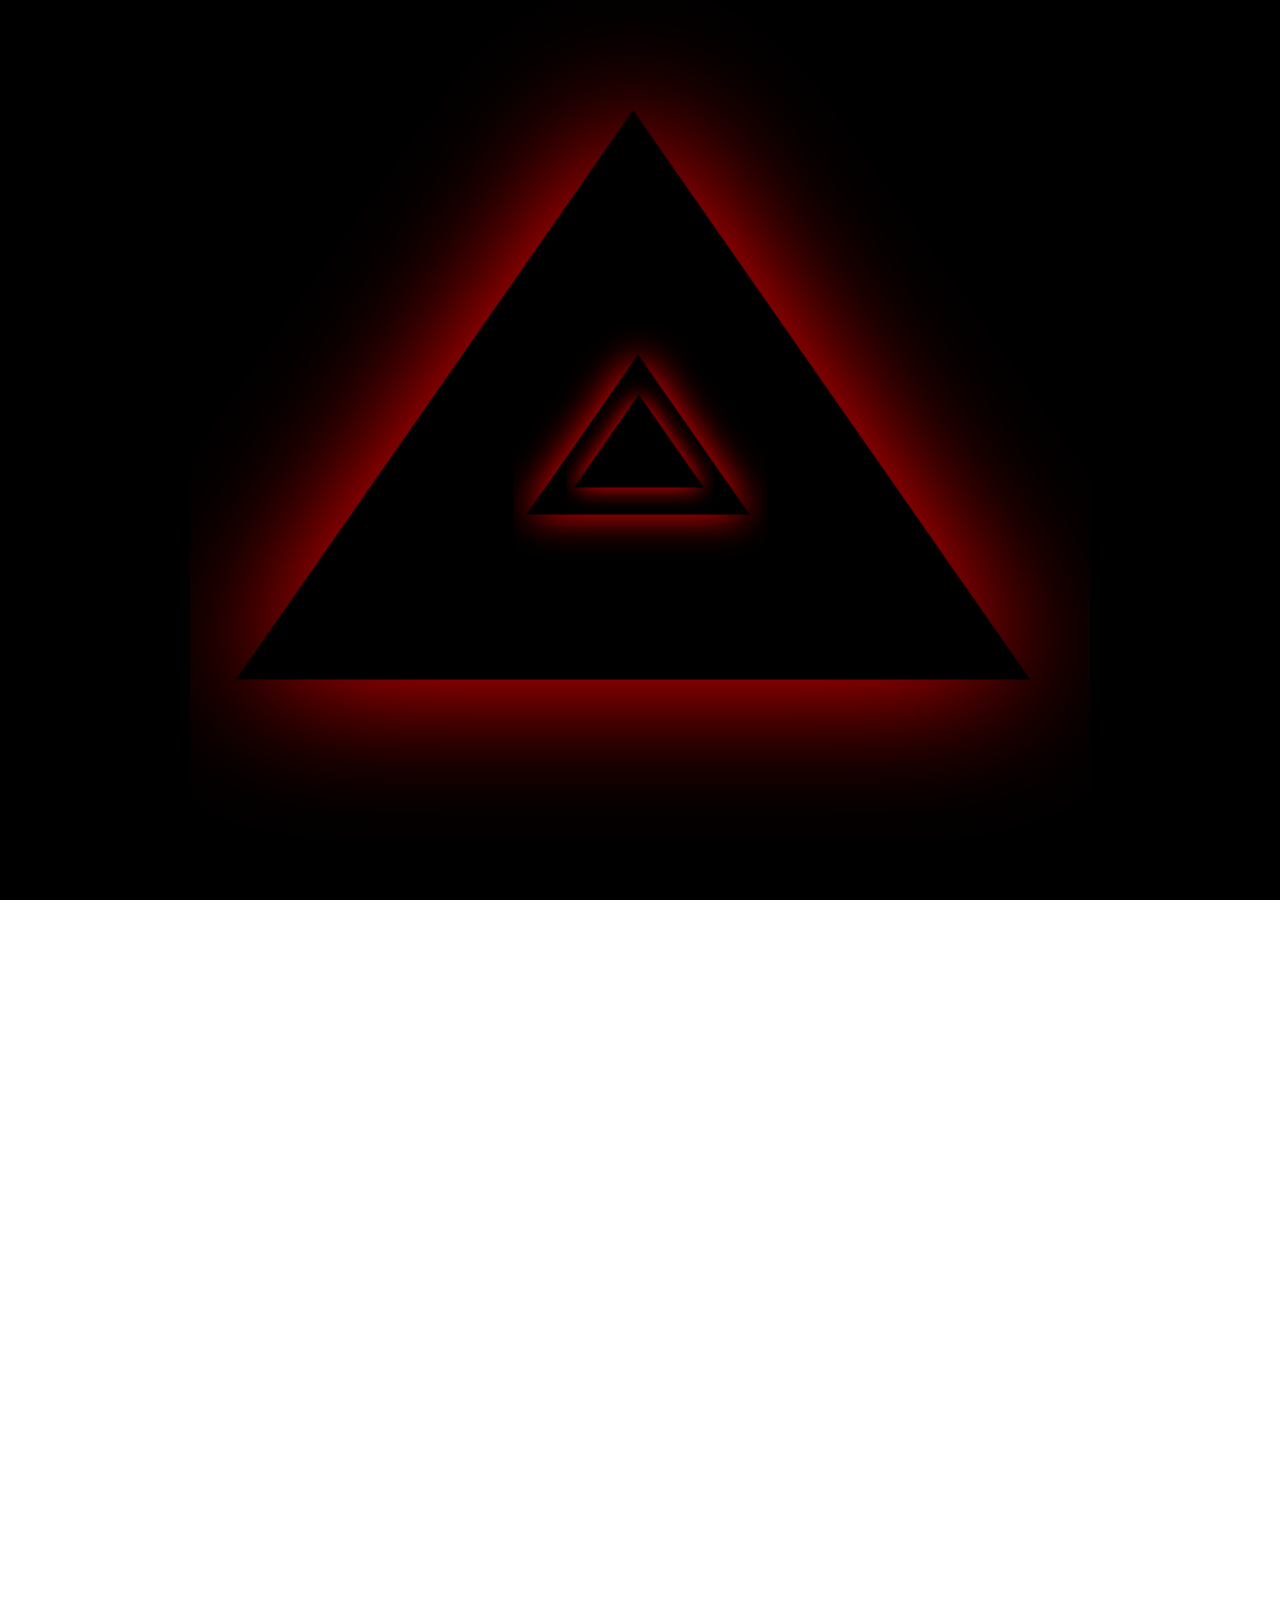
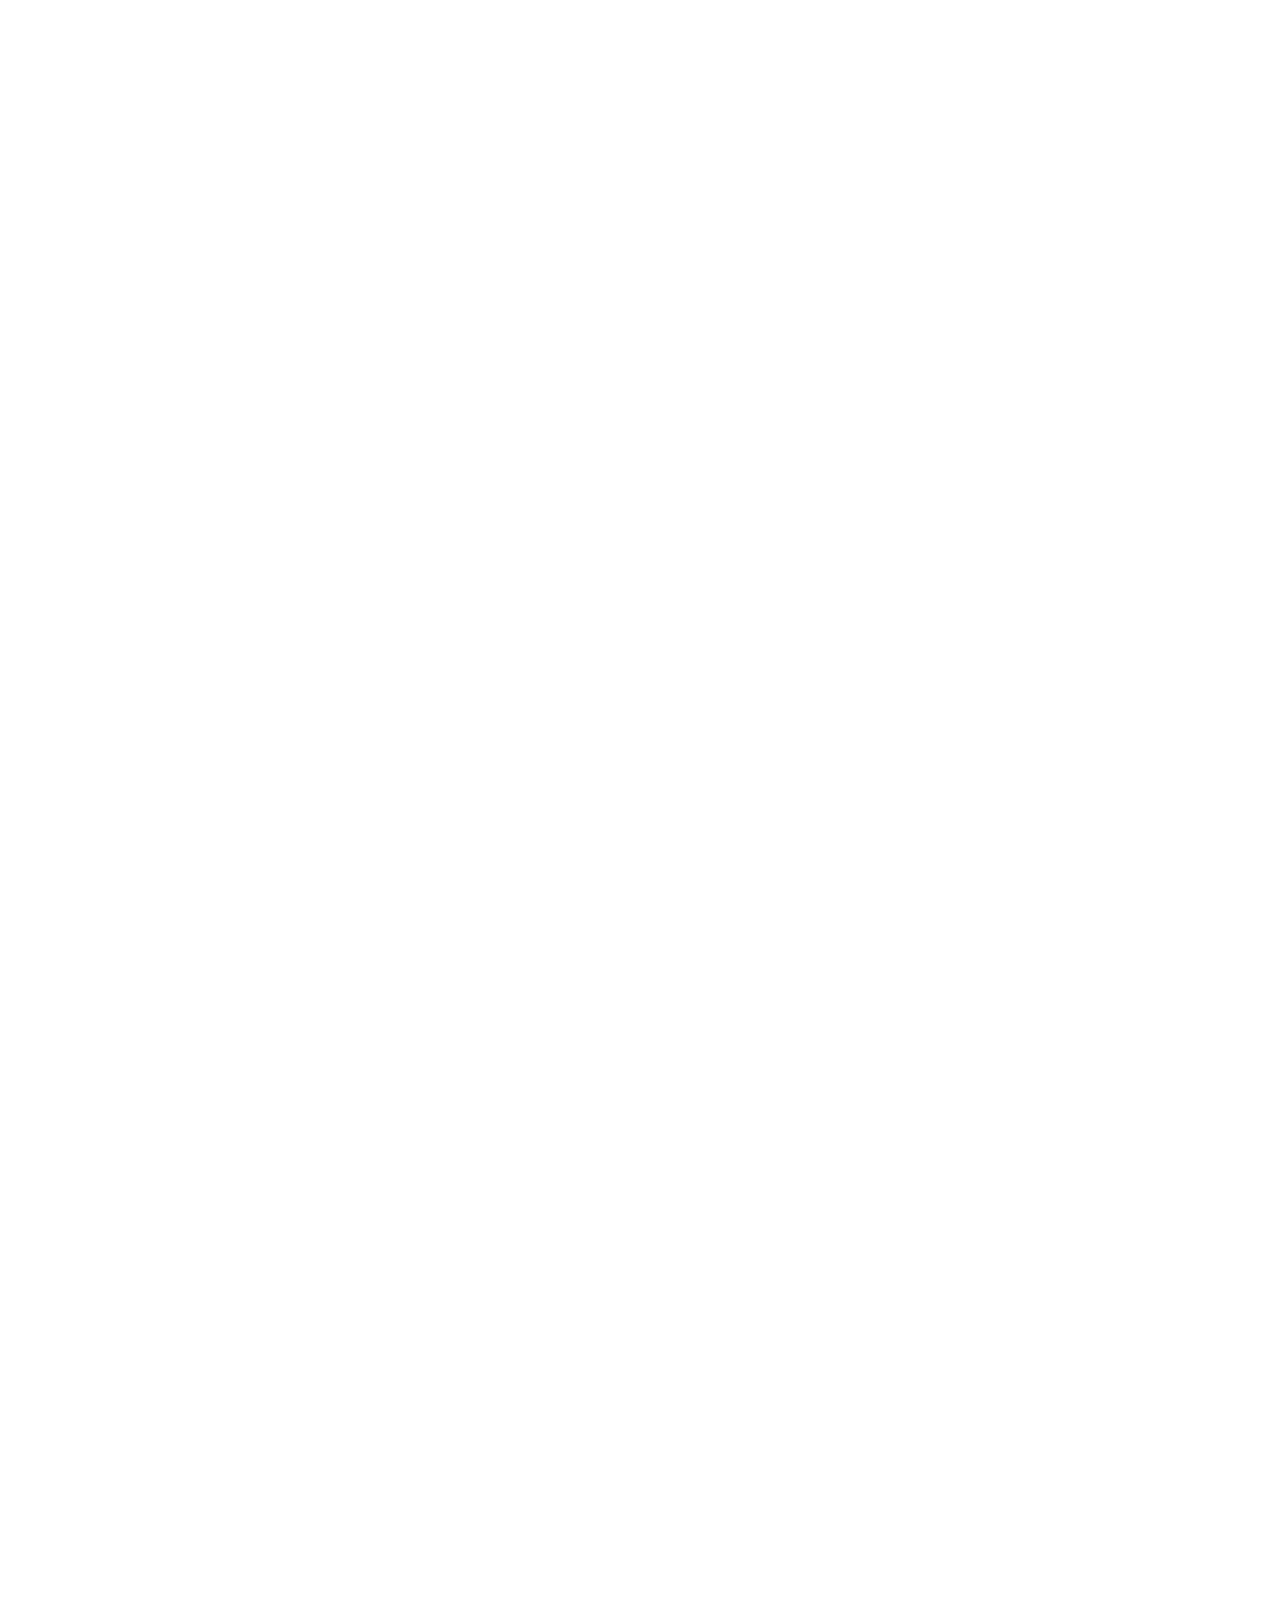
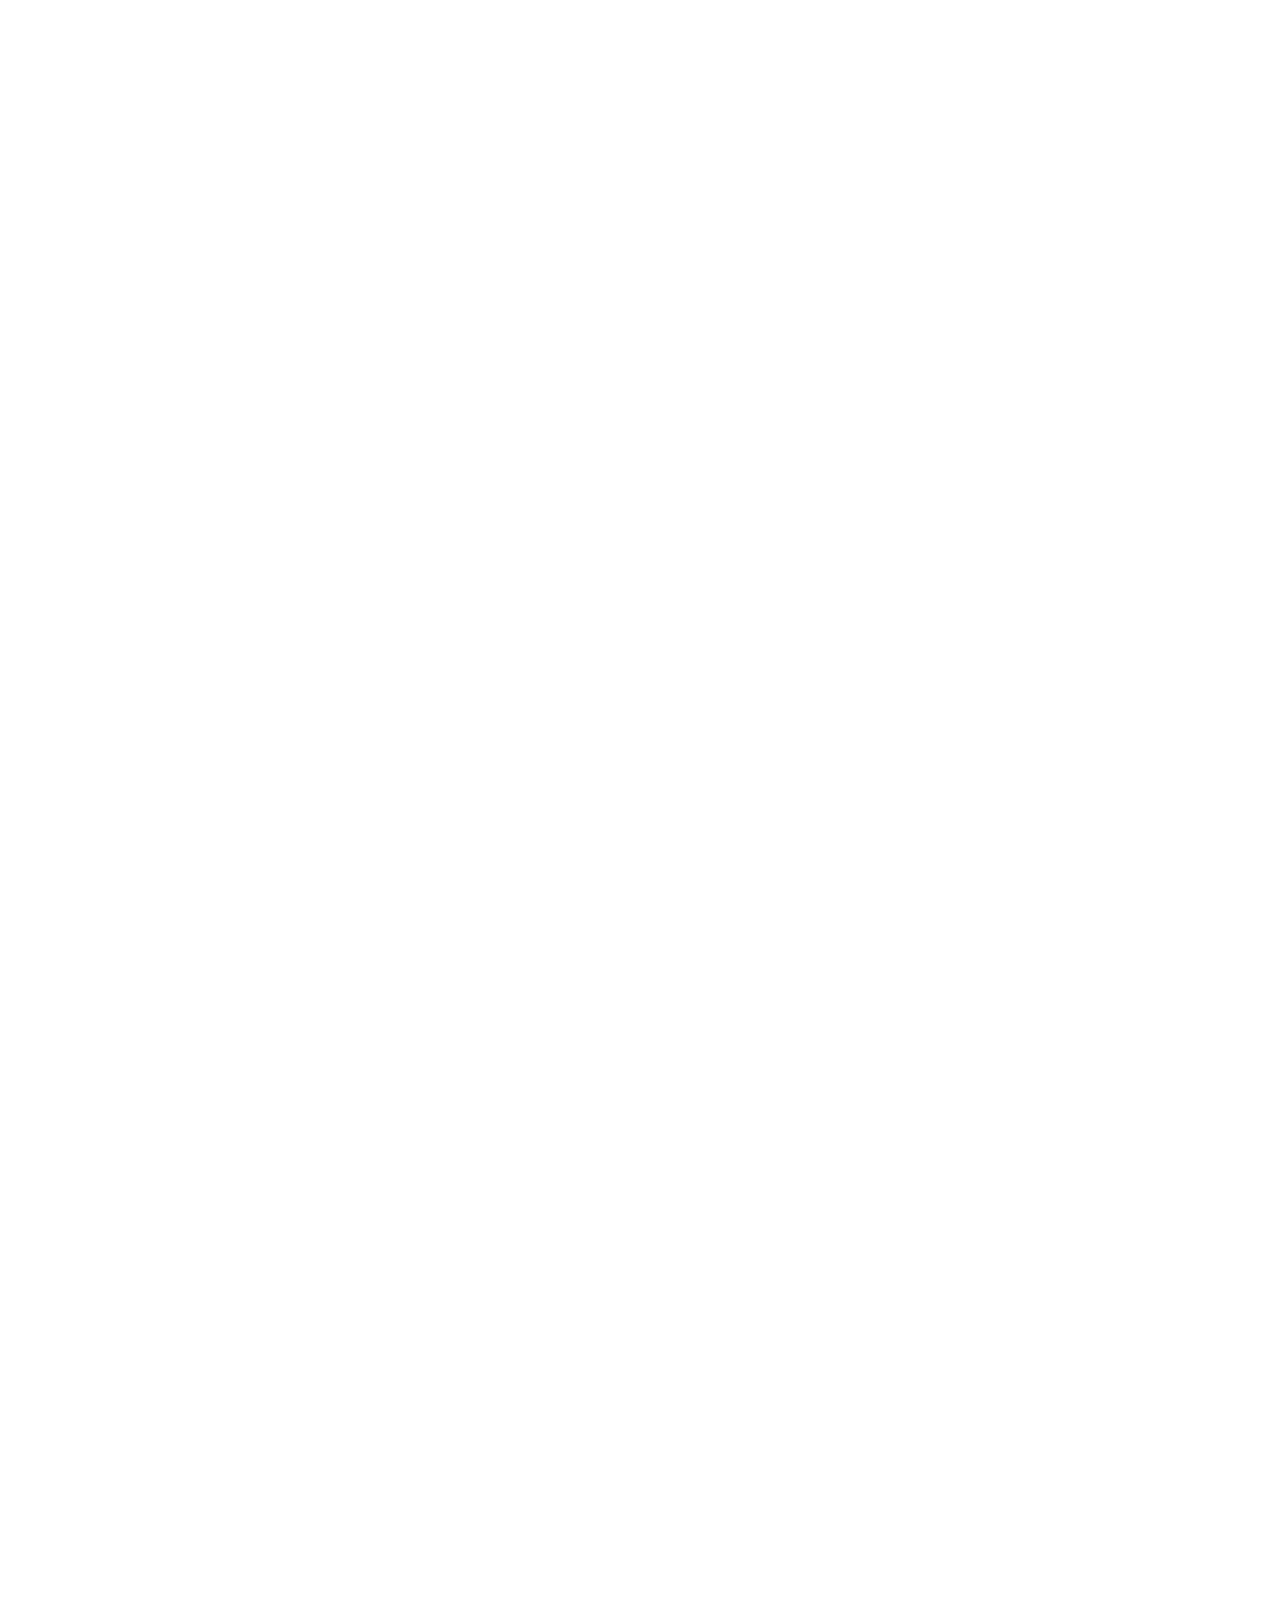
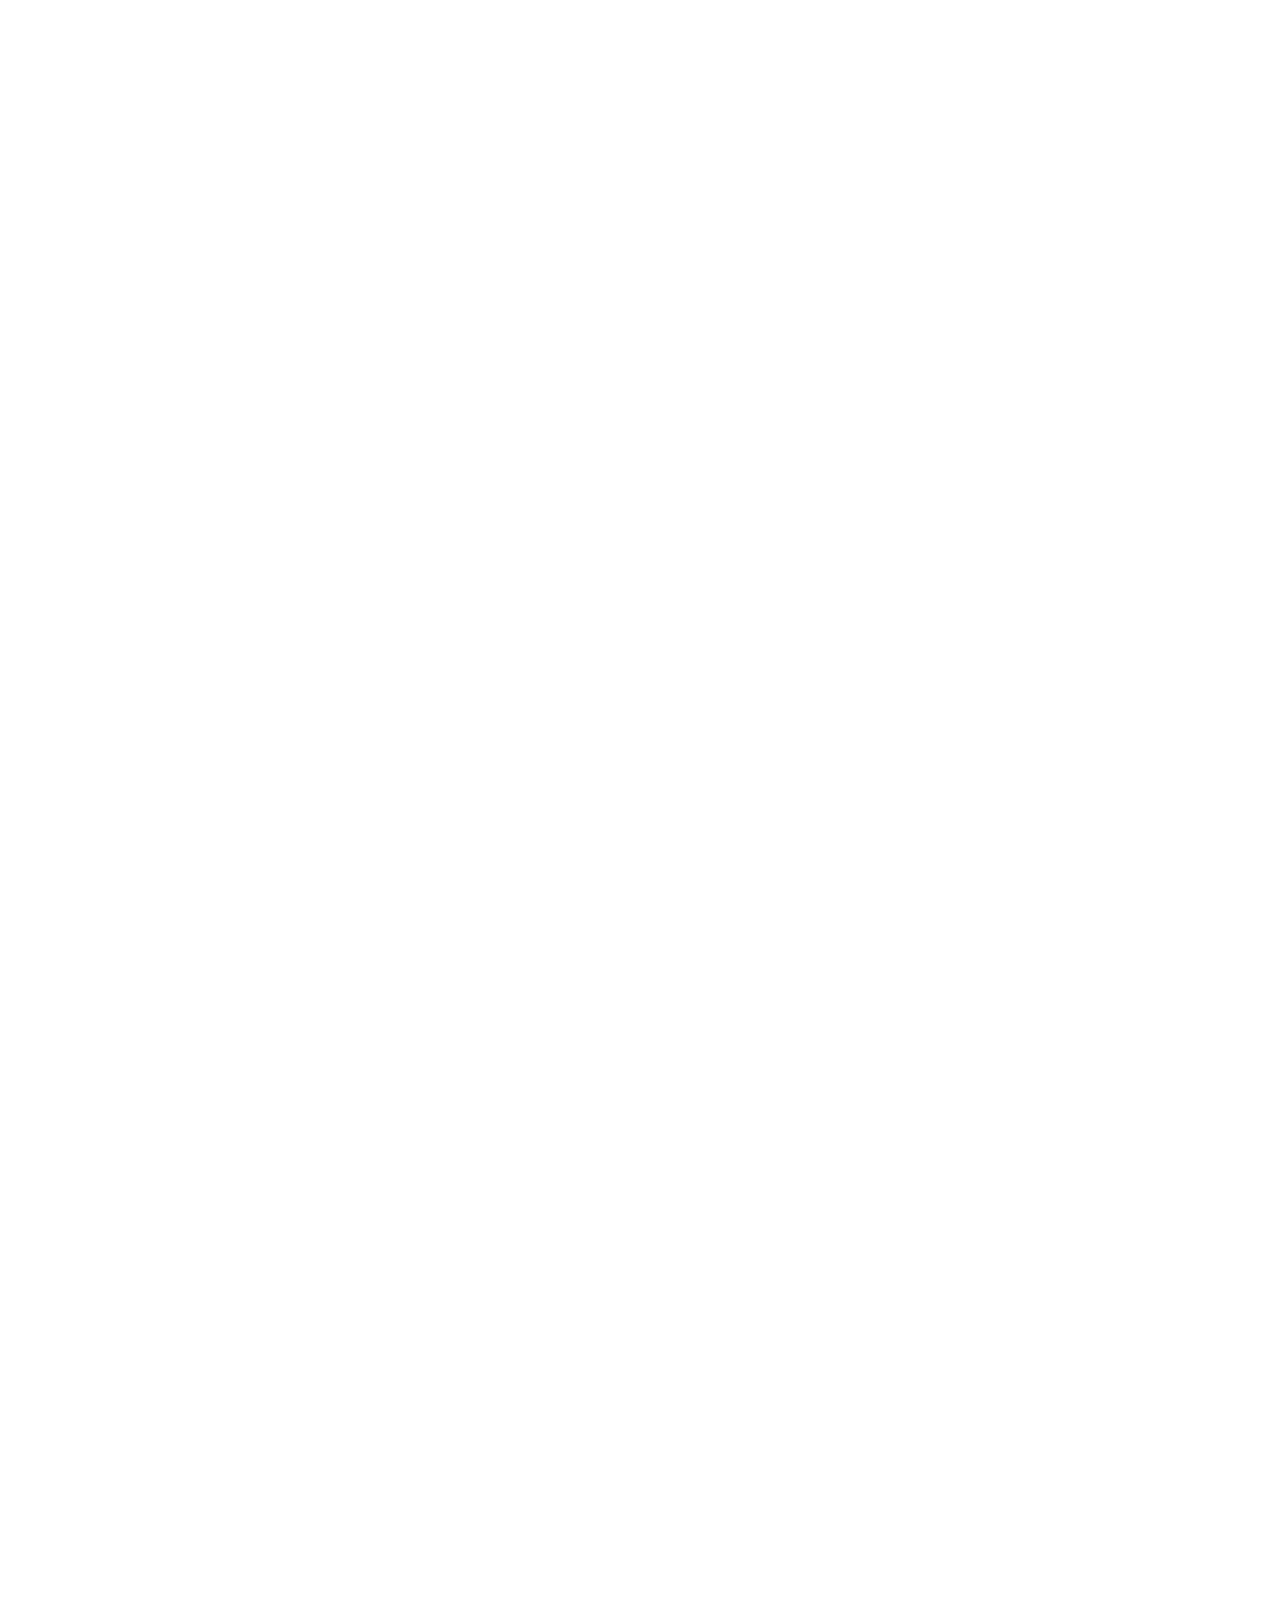
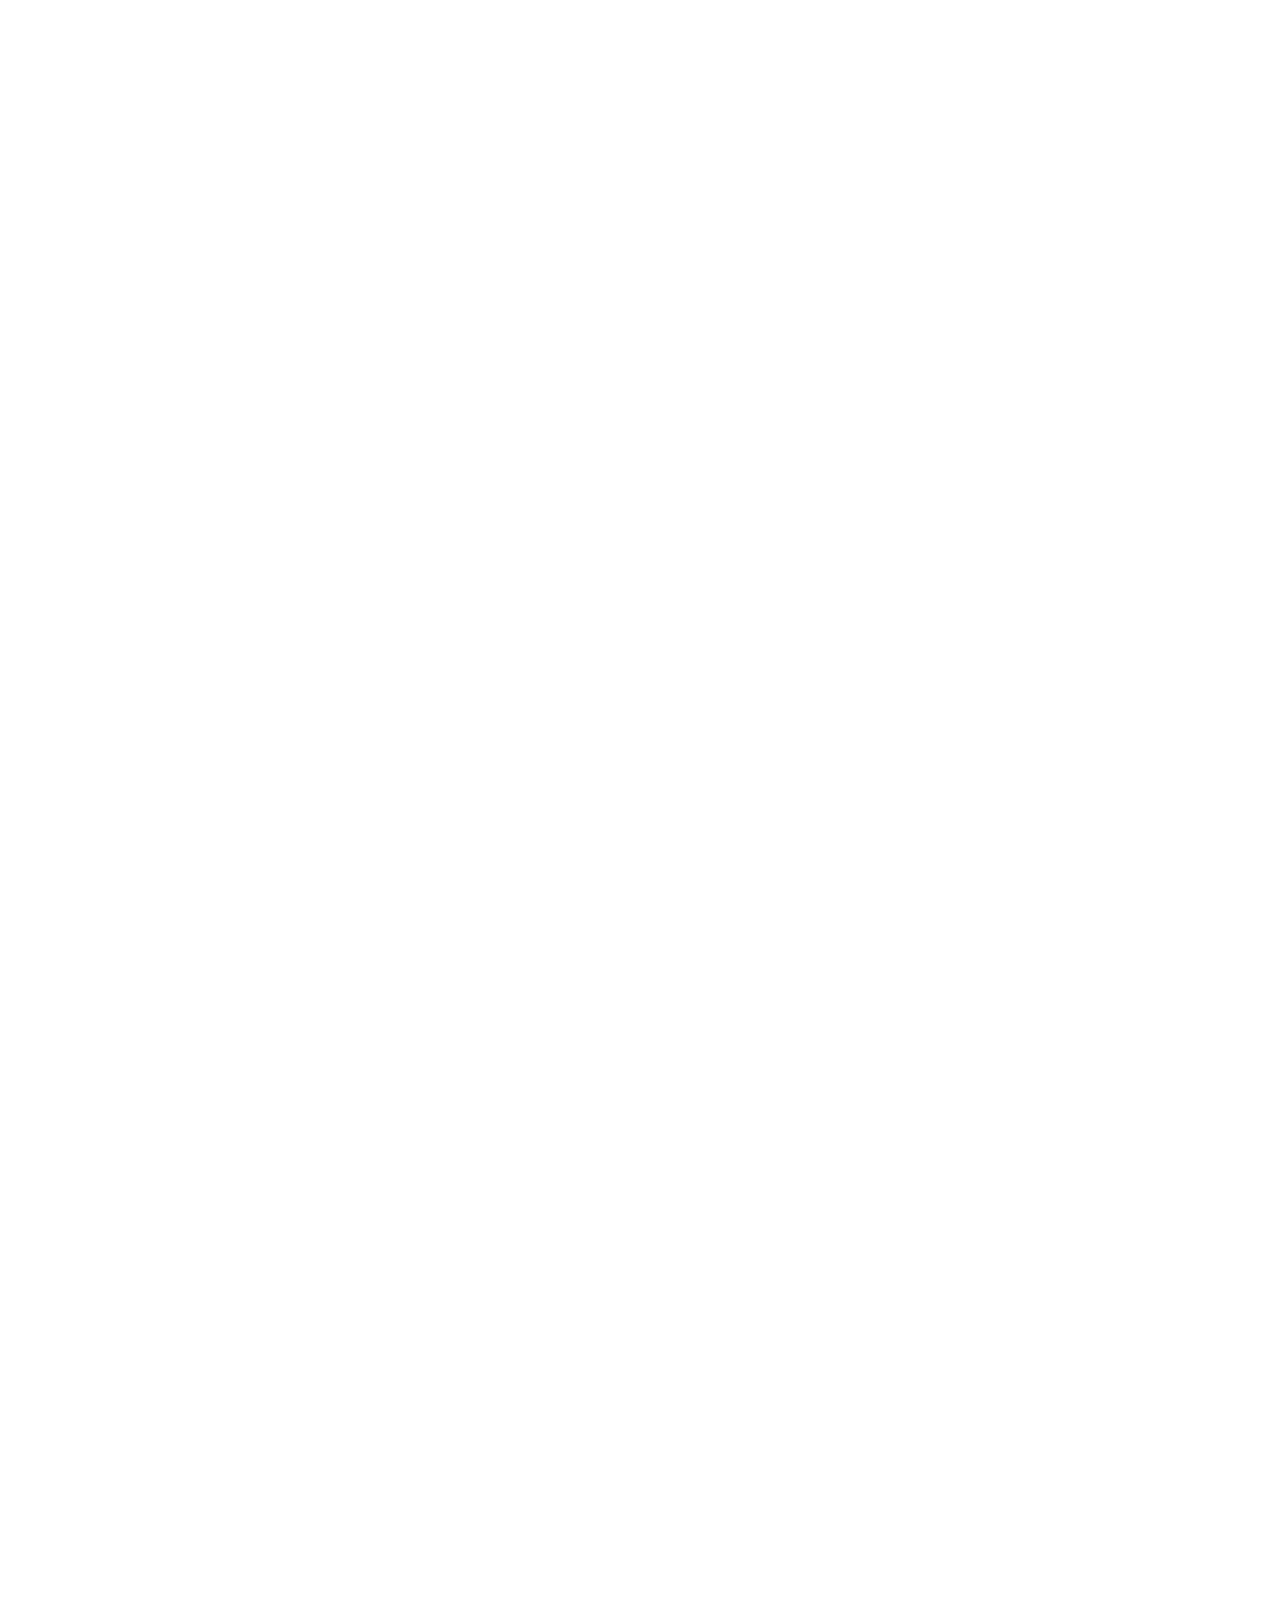
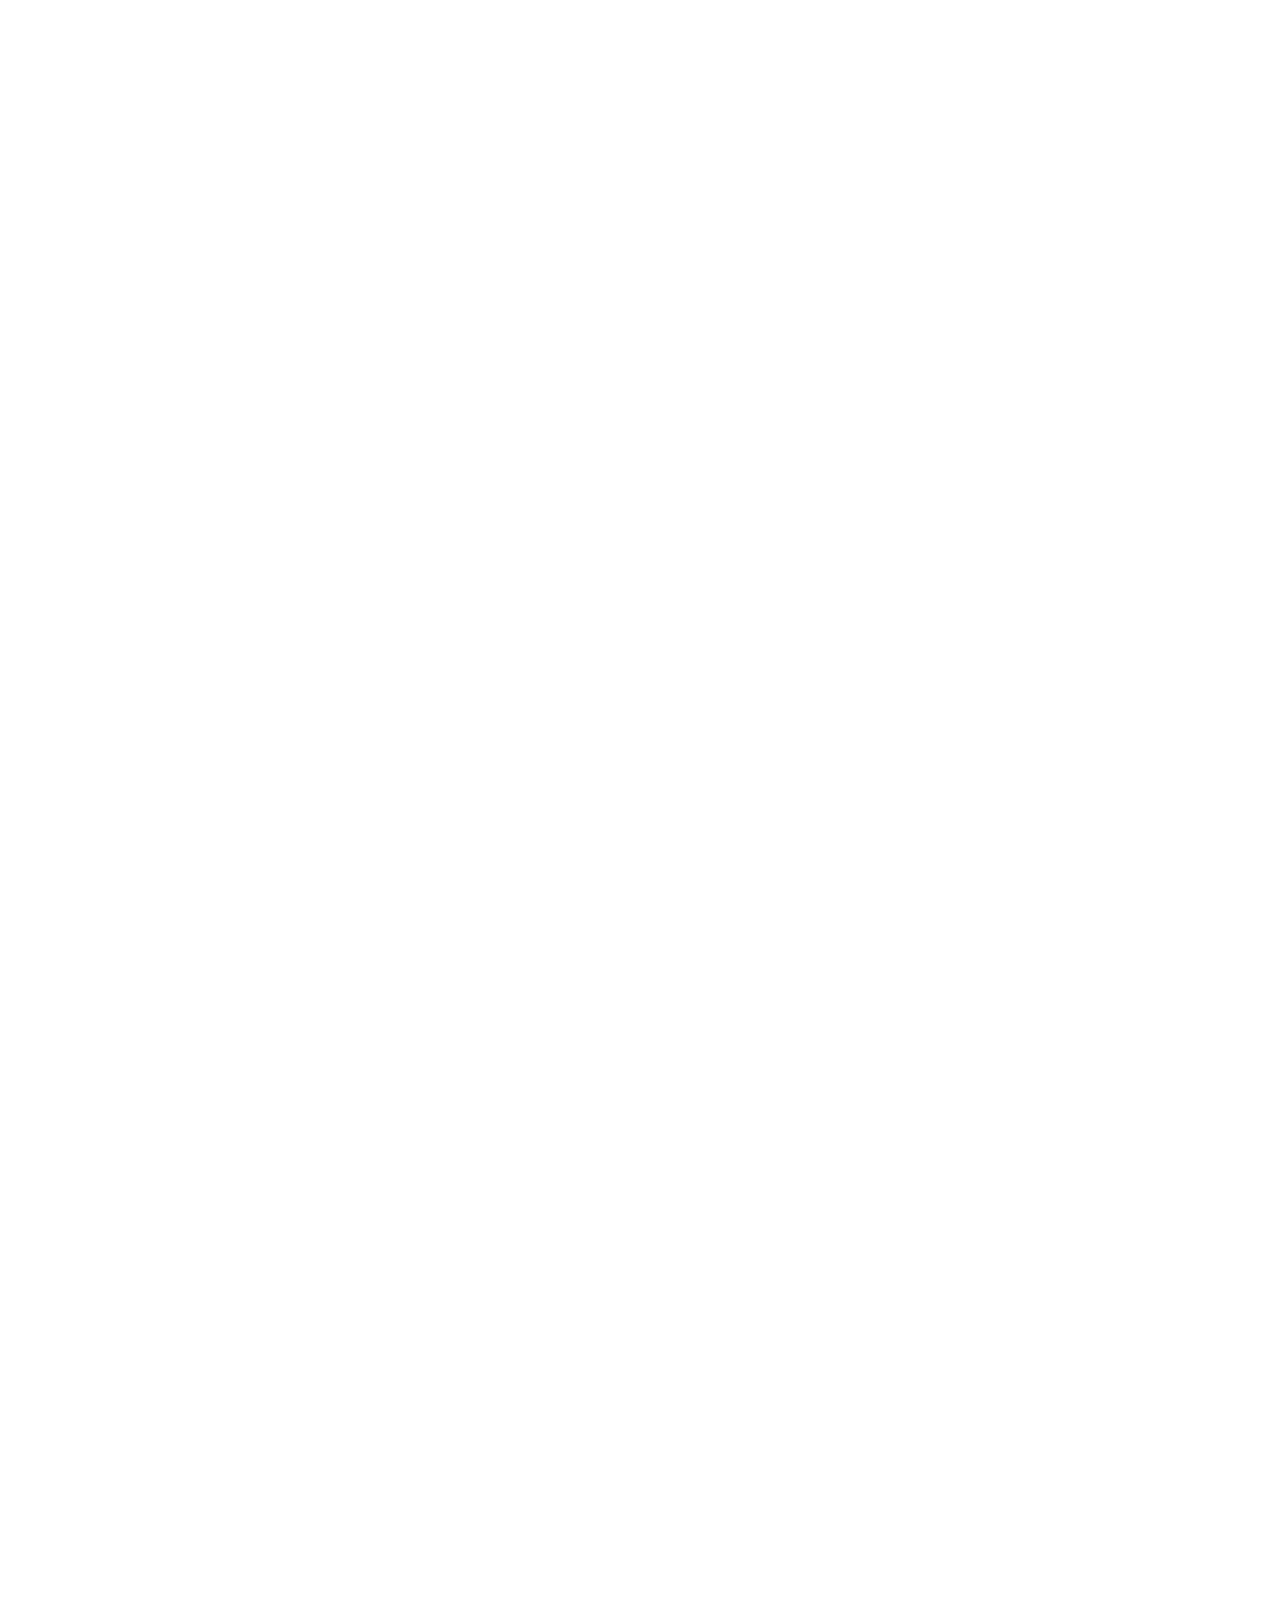
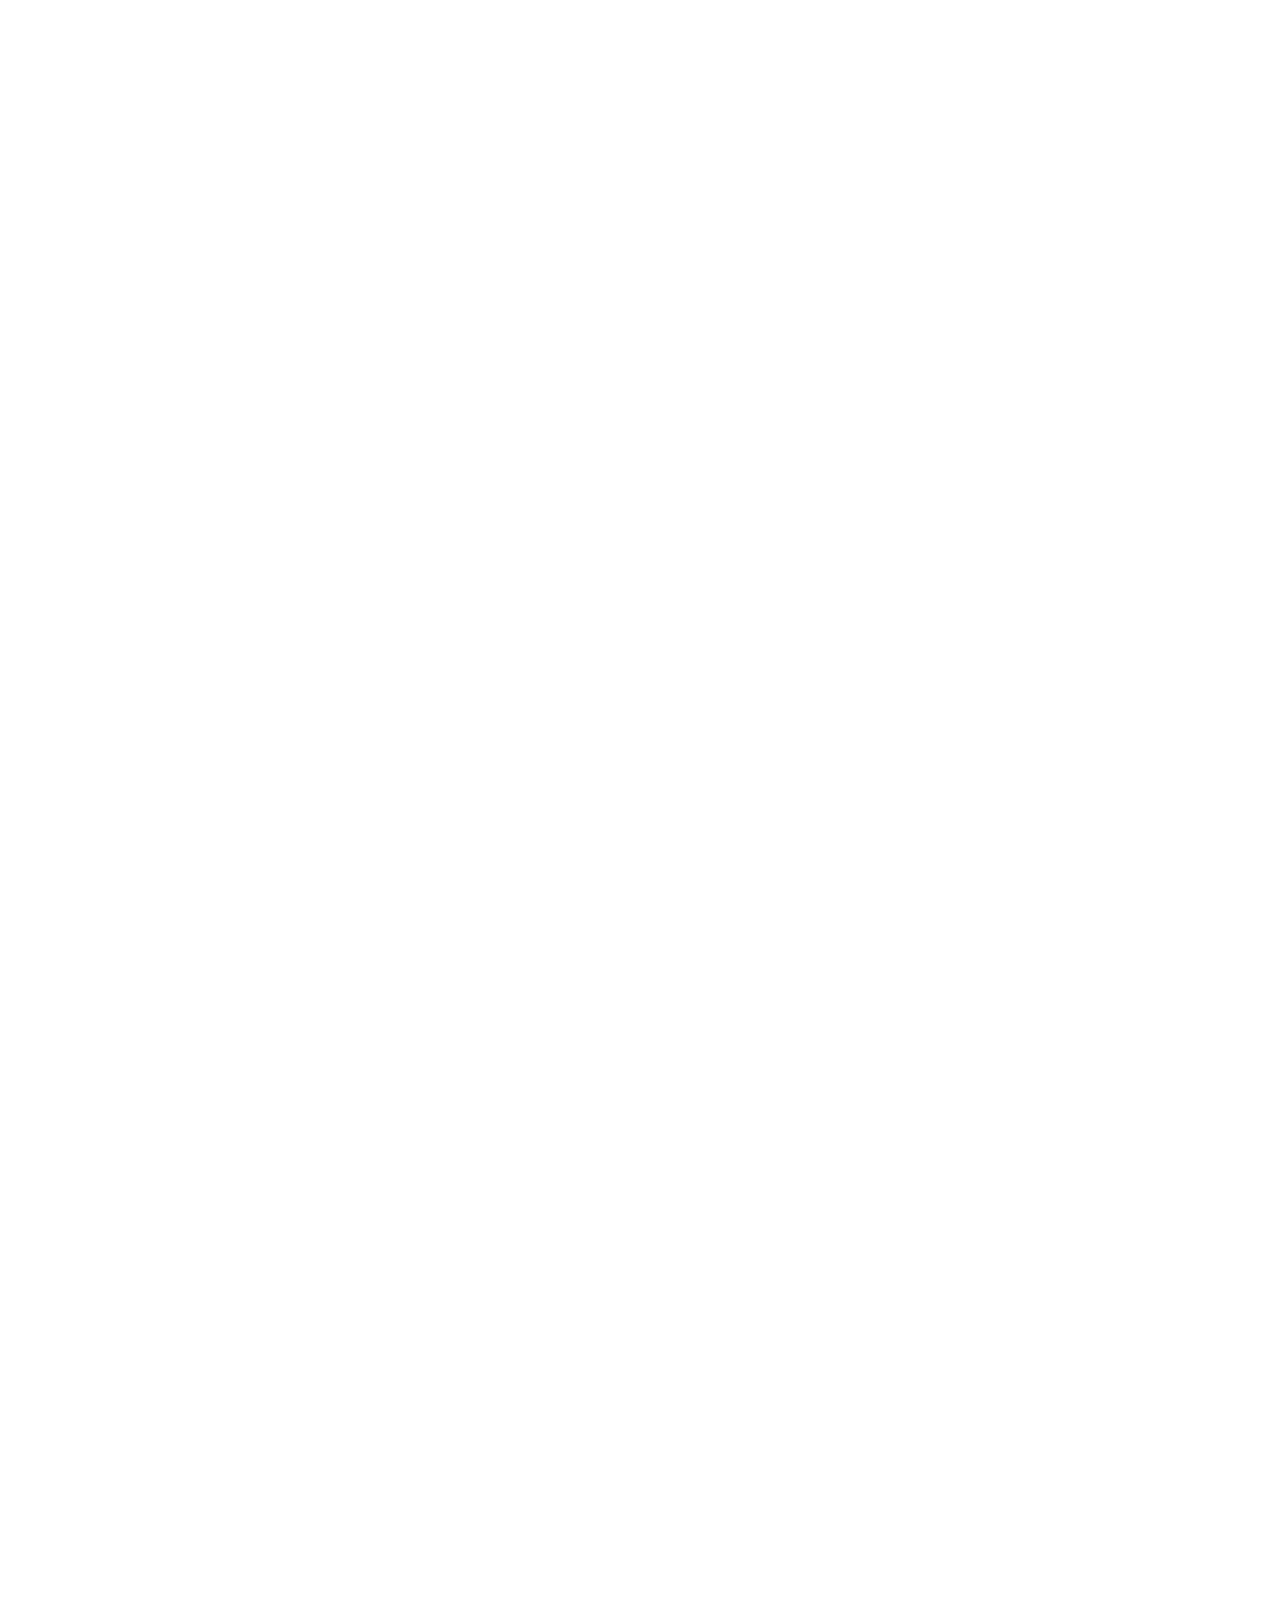
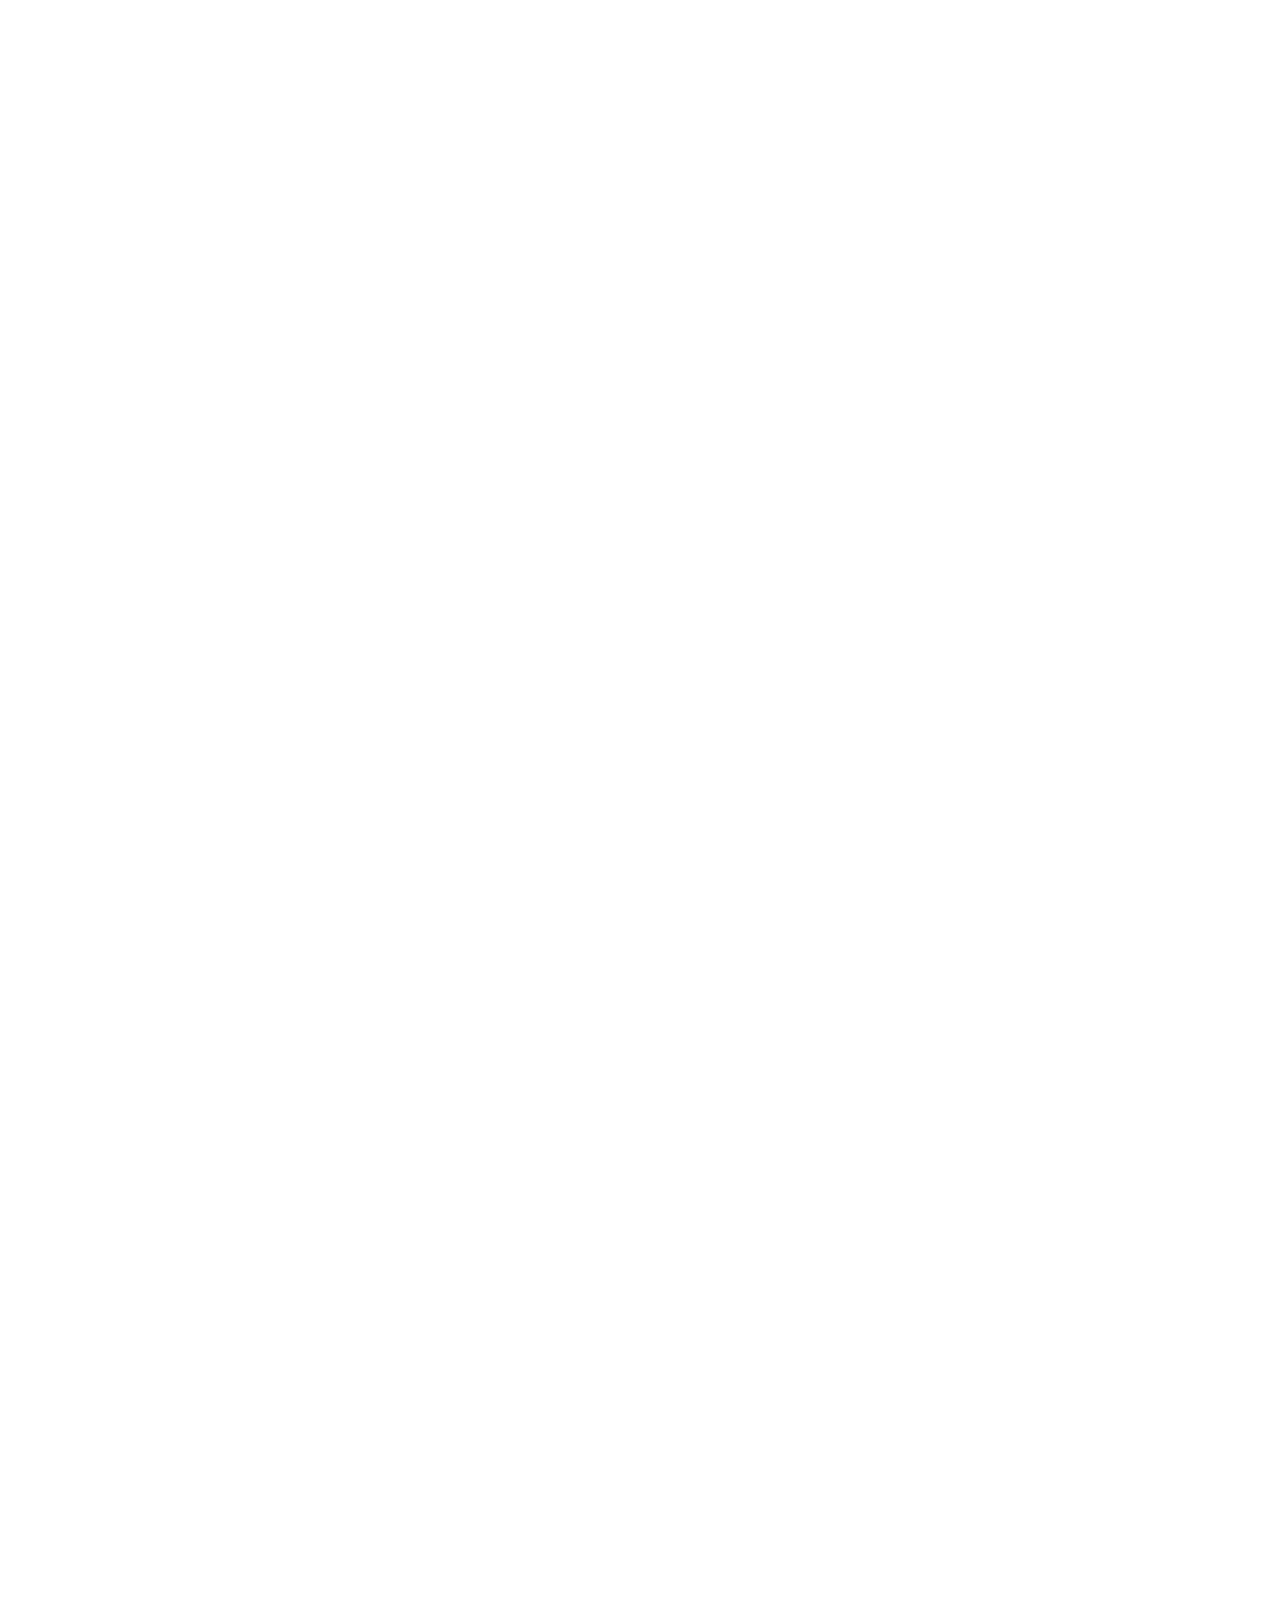
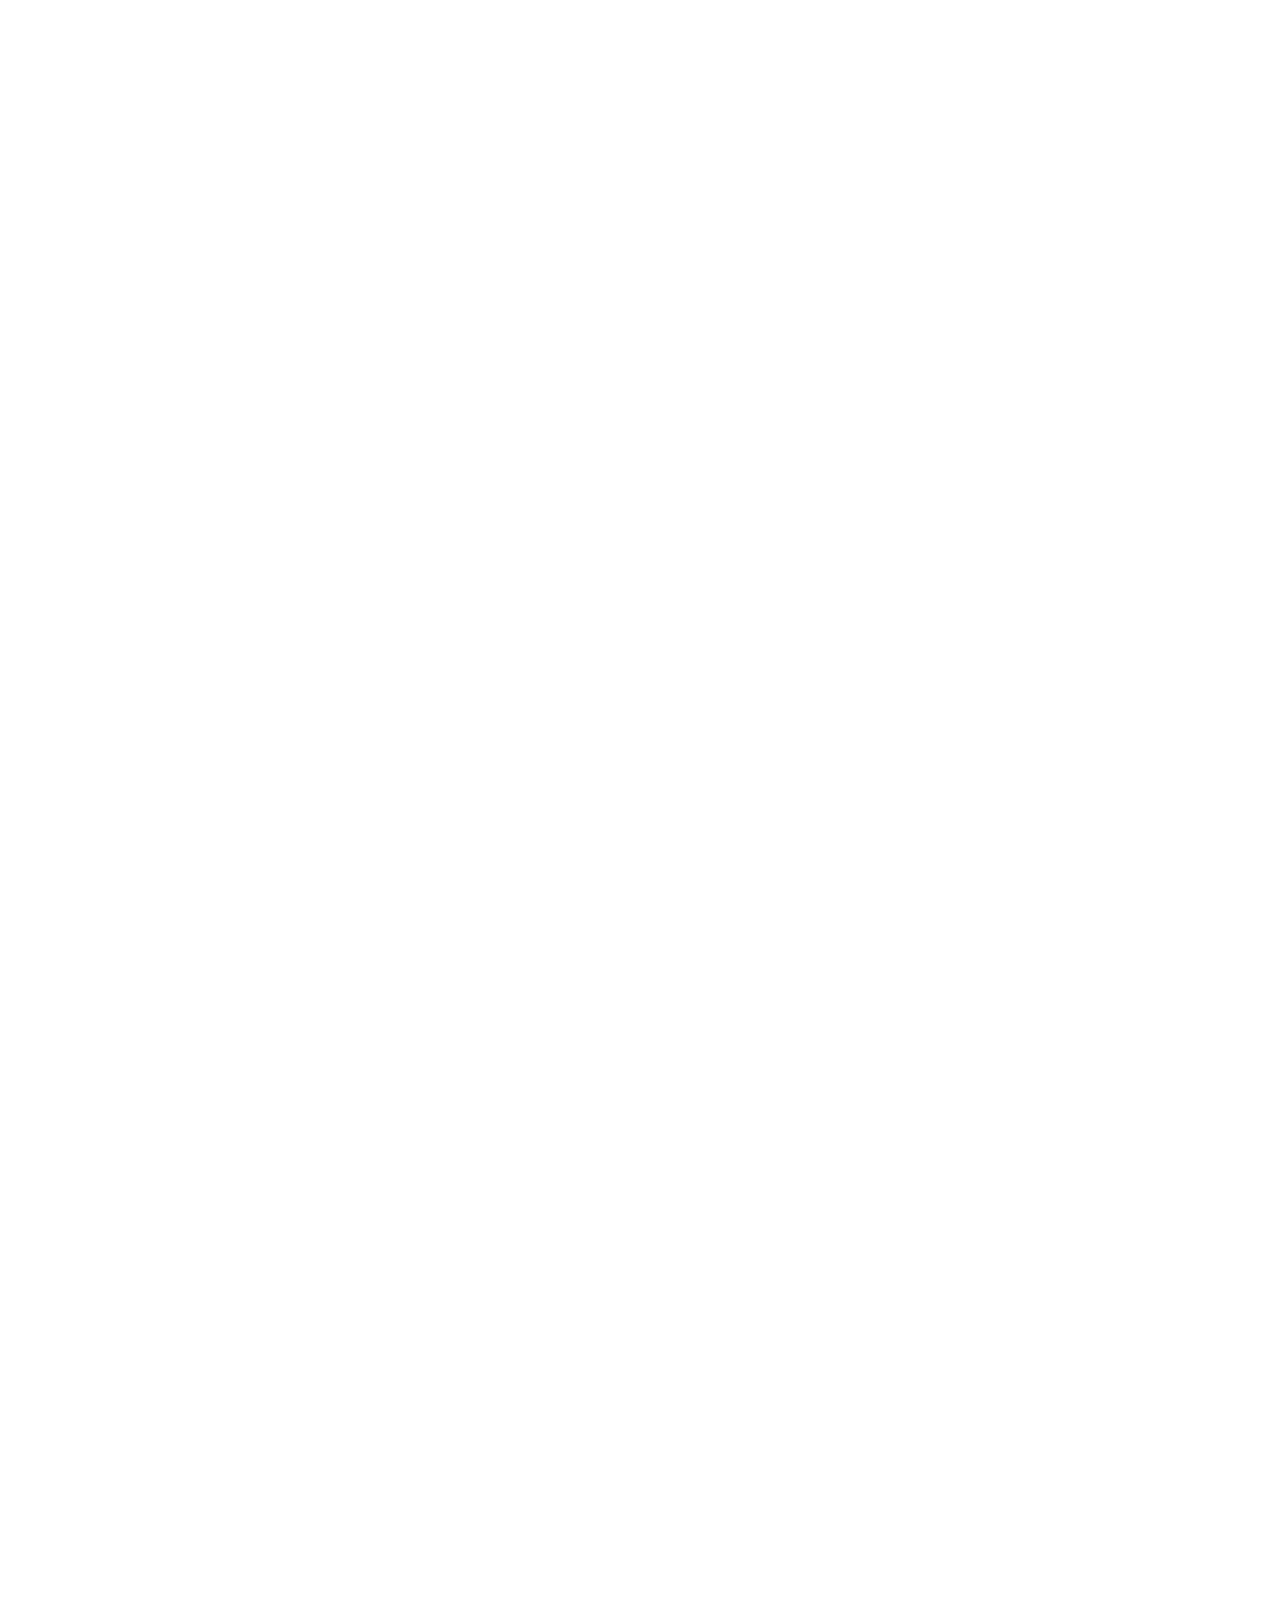
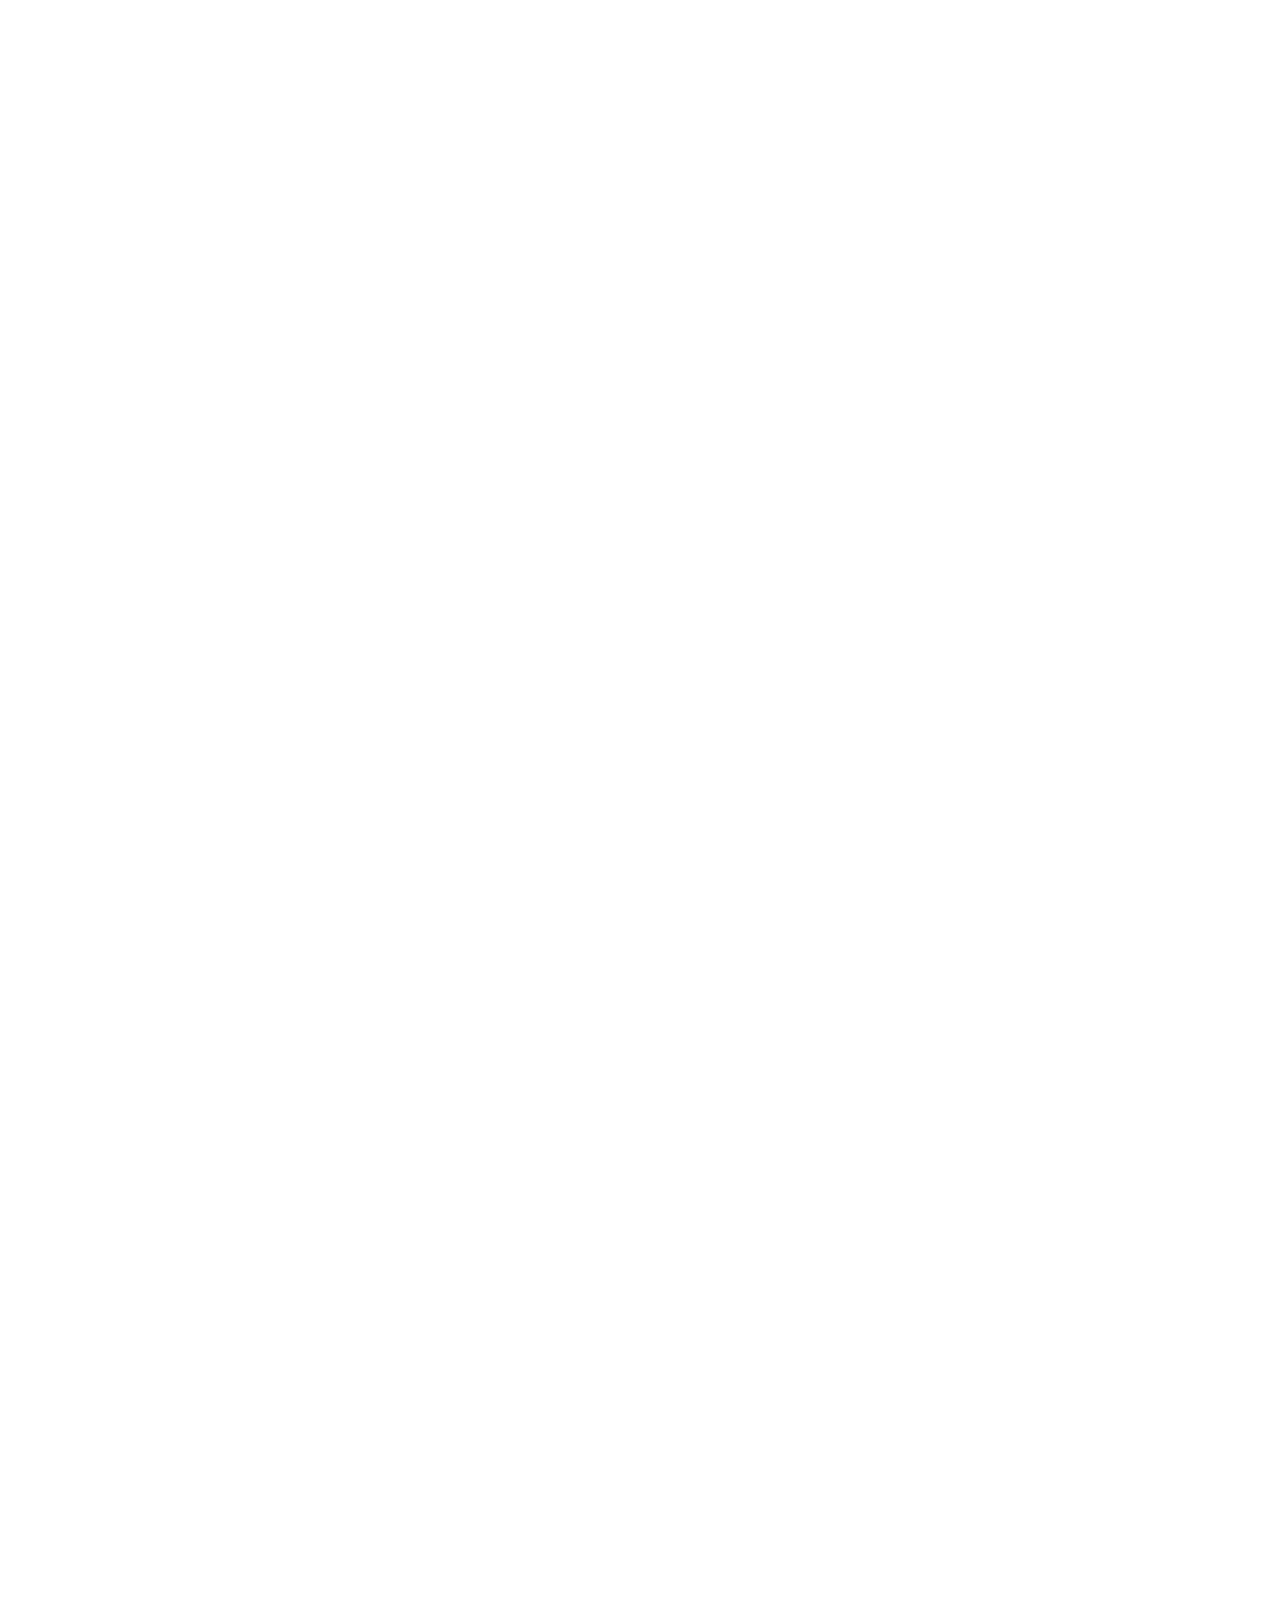
==== index.html @ 3640d09d "Rename intoTheTri.html to index.html" ====
<!DOCTYPE html>
<html>

<head>
  <meta charset="UTF-8">
  <title>Document</title>
  <link rel="stylesheet" href="reset.css">
  <link rel="stylesheet" href="stylesheet.css">

</head>

<body>
  <div class="world">
    <div class="stage">
      <div class="tri-a">
        <div class="tri-shade"></div>
        <div class="tri"></div>
      </div>
      <div class="tri-b">
        <div class="tri-shade"></div>
        <div class="tri"></div>
      </div>
      <div class="tri-c">
        <div class="tri-shade"></div>
        <div class="tri"></div>
      </div>
      <div class="tri-d">
        <div class="tri-shade"></div>
        <div class="tri"></div>
      </div>
      <div class="tri-e">
        <div class="tri-shade"></div>
        <div class="tri"></div>
      </div>
      <div class="tri-f">
        <div class="tri-shade"></div>
        <div class="tri"></div>
      </div>
    </div>
  </div>
  <script scr="tri.js">
    (function() {

      const stageElem = document.querySelector('.stage');
      let maxScrollValue = document.body.offsetHeight - window.innerHeight;
      window.addEventListener('scroll', function() {
        let zMove = pageYOffset / maxScrollValue * 1800 - 1000;
        stageElem.style.transform = 'translateZ(' + zMove + 'vw)';

      });

    })();
  </script>
</body>

</html>
---- stylesheet.css ----
body {
  height: 2000vw;
}

.world {
  position: fixed;
  width: 100vw;
  height: 100vh;
  background: black;
  perspective: 1500px;
}

.stage {
  width: 100vw;
  height: 100vh;
  transform-style: preserve-3d;
}

.tri-shade {
  position: absolute;
  left: 0;
  top: 0;
  width: 100vw;
  height: 100vh;
  background-position: center;
  background-size: contain;
  background-repeat: no-repeat;
  background-image: url('tri_shade.png');
}

.tri {
  position: absolute;
  left: 0;
  top: 0;
  width: 100vw;
  height: 100vh;
}

.tri-a {
  transform: translateZ(1000vw);

}

.tri-b {
  transform: translateZ(800vw);
}

.tri-c {
  transform: translateZ(350vw);
}

.tri-d {
  transform: translateZ(0vw);
}

.tri-e {
  transform: translateZ(-300vw);
}

.tri-f {
  transform: translateZ(-600vw);
}
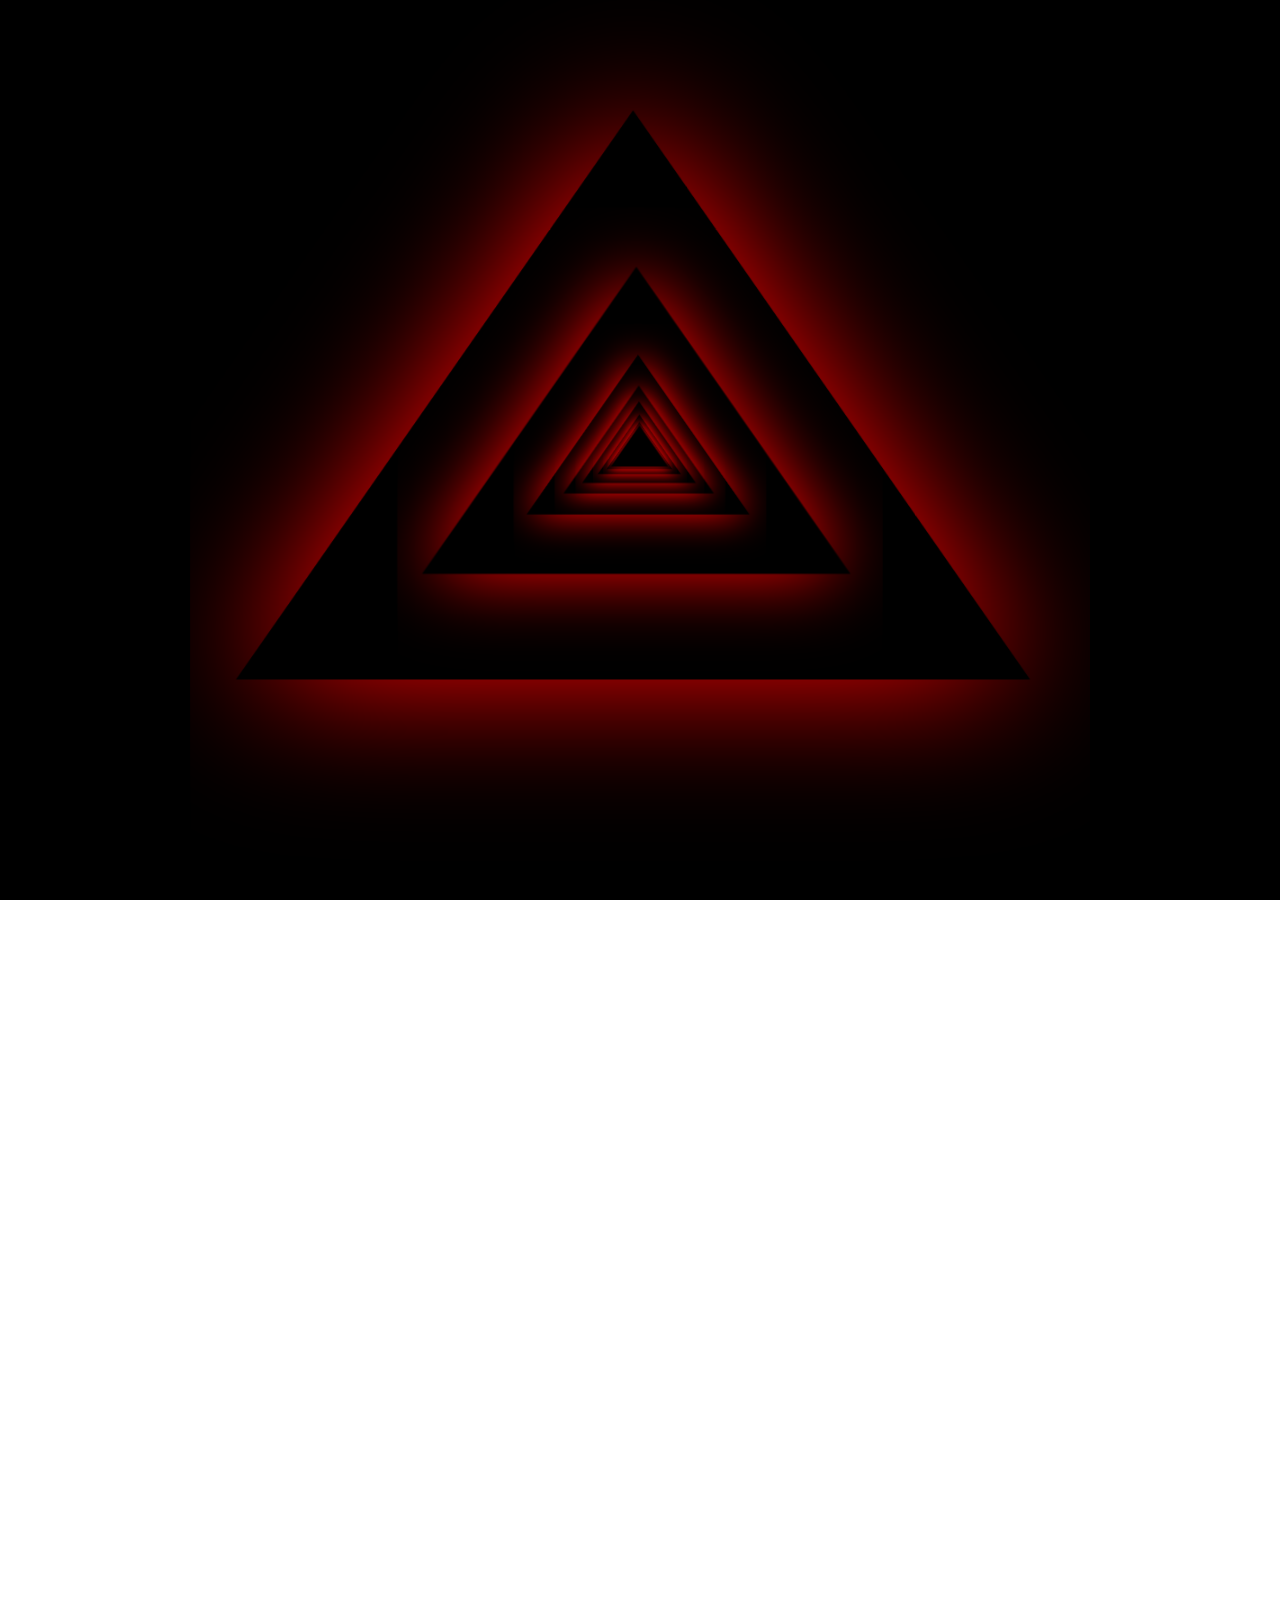
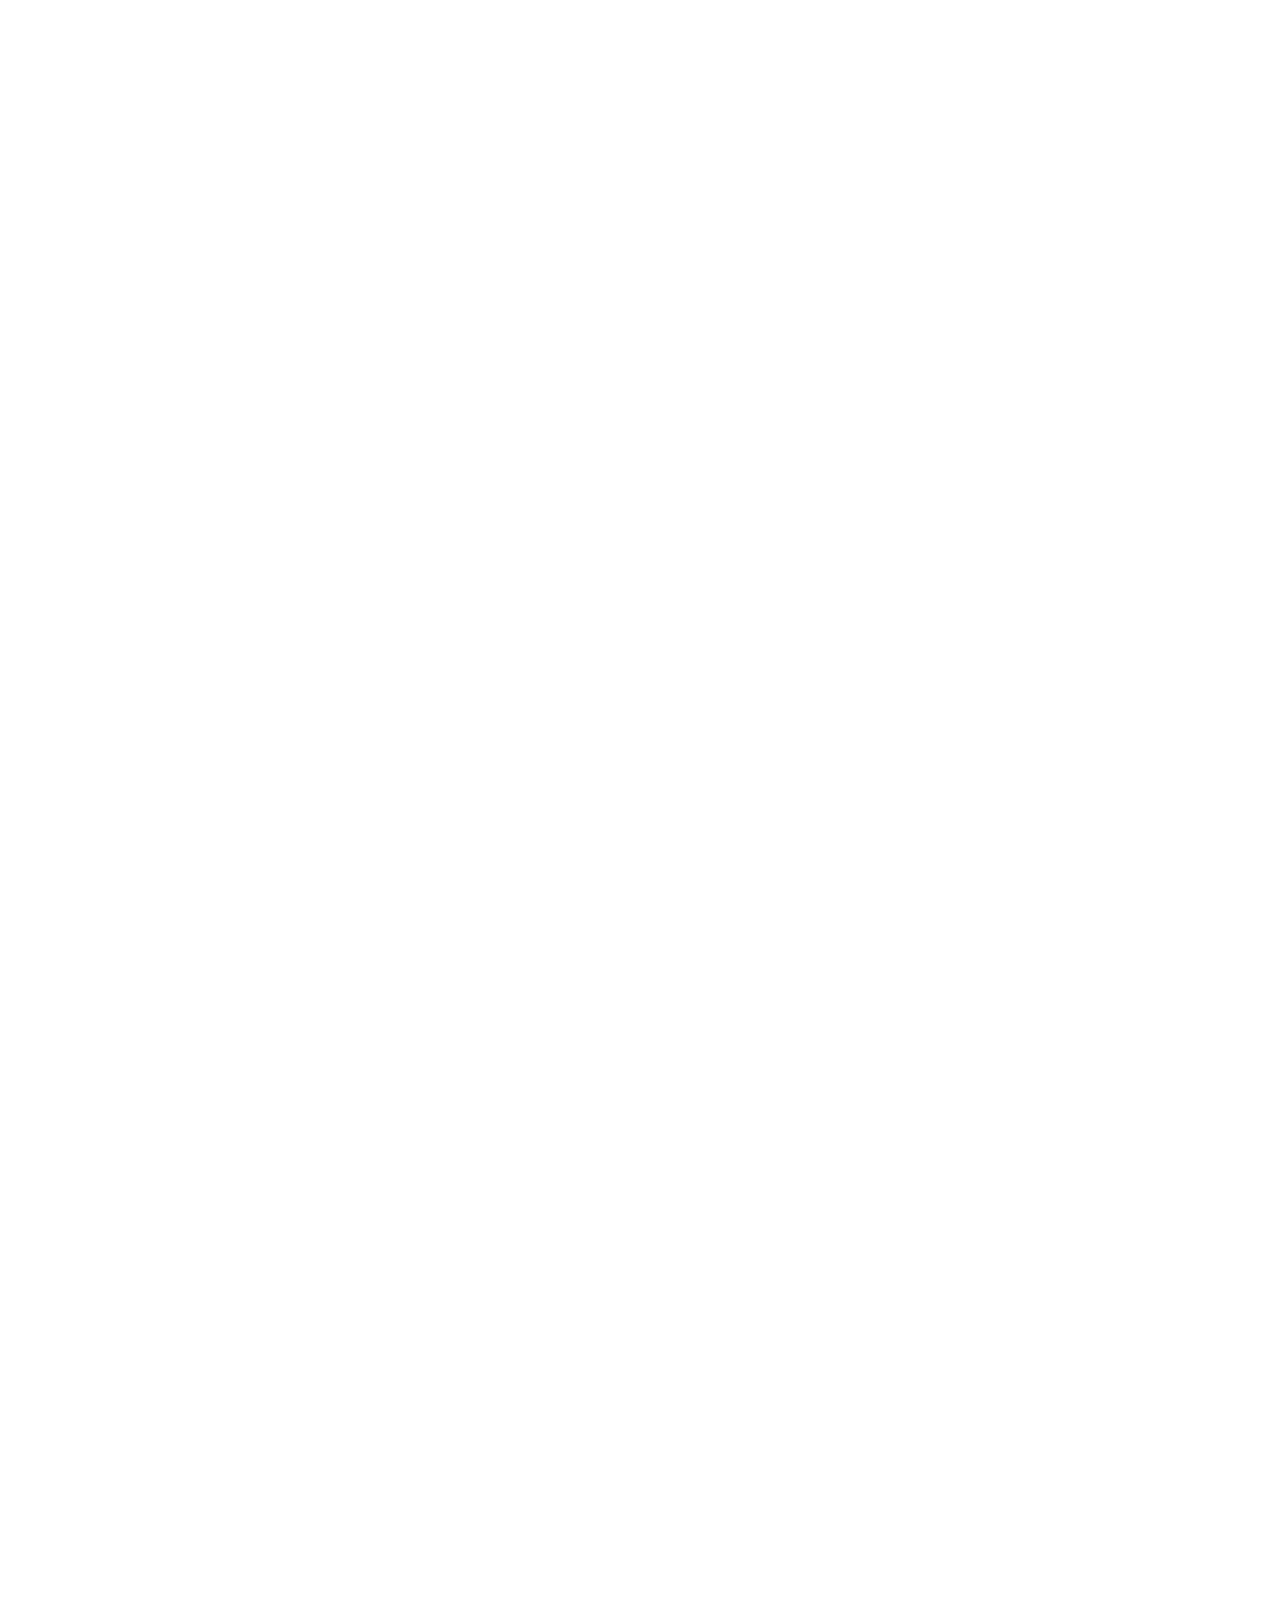
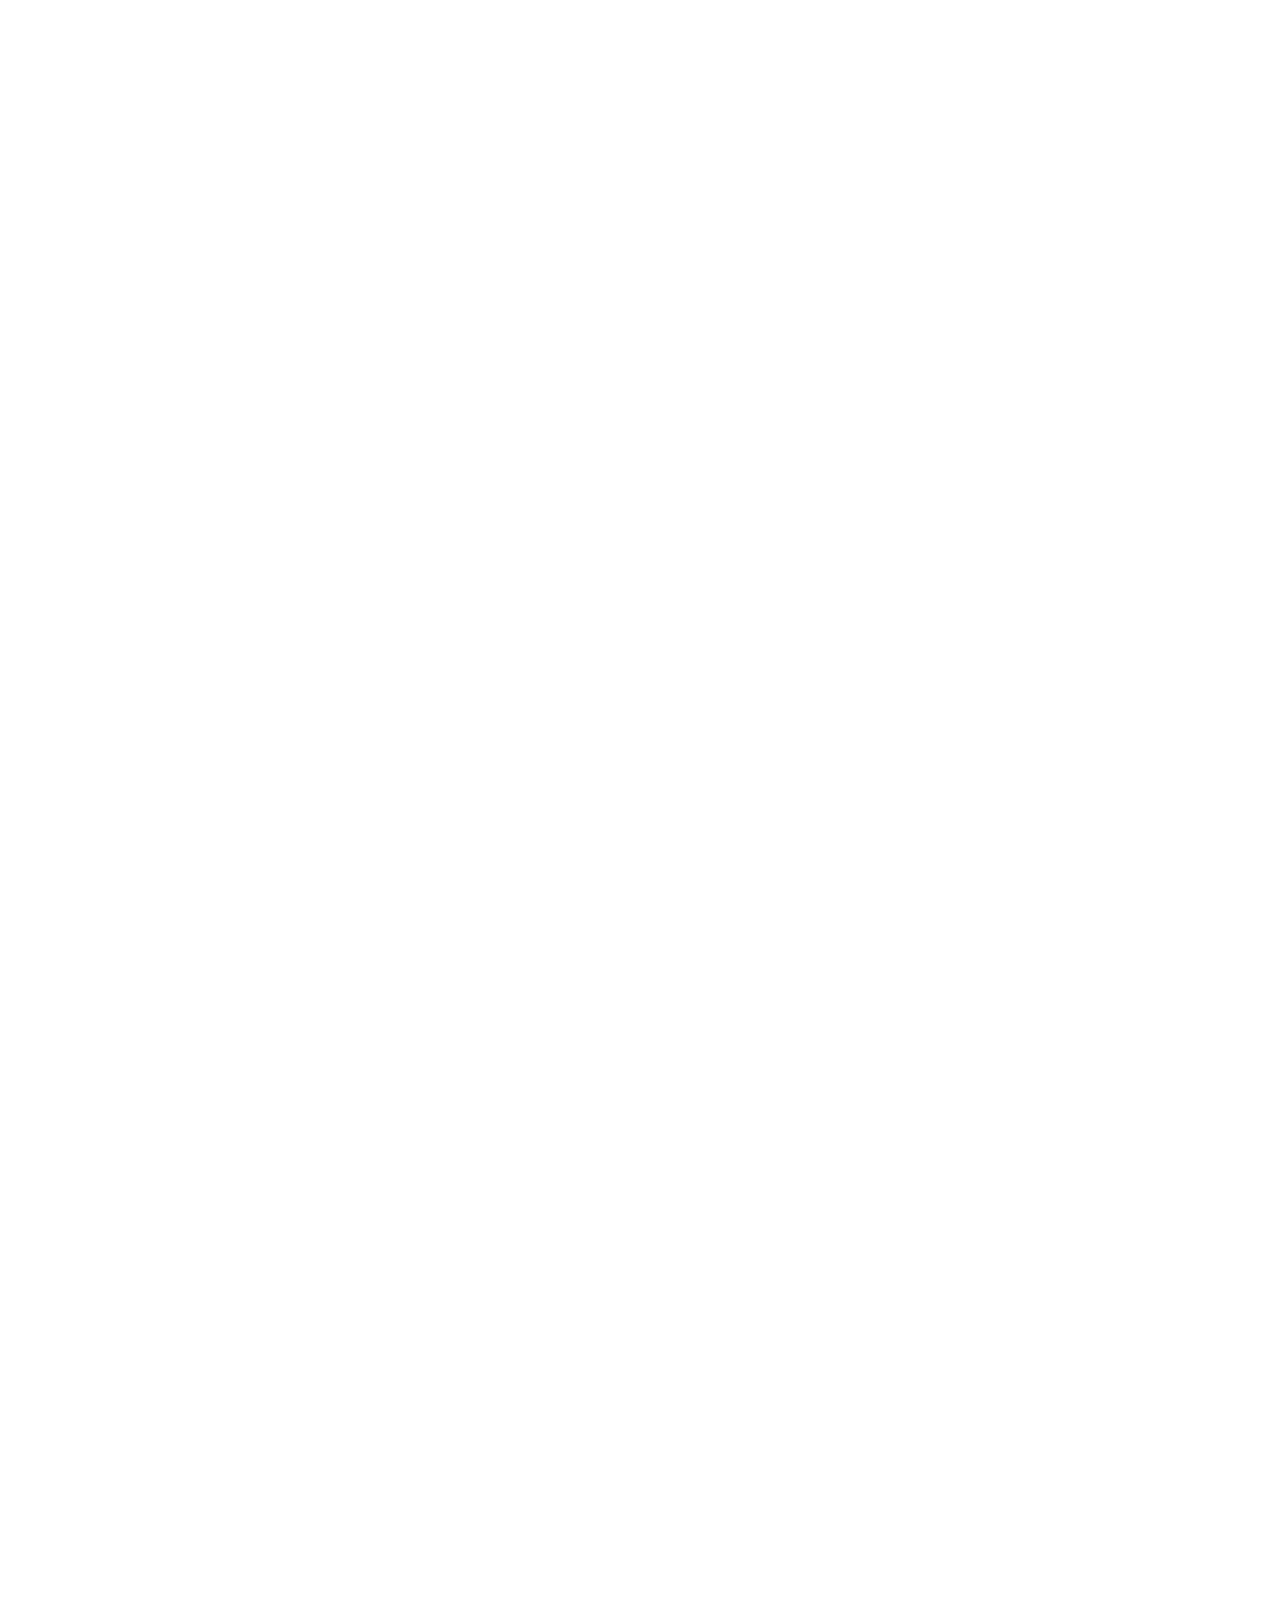
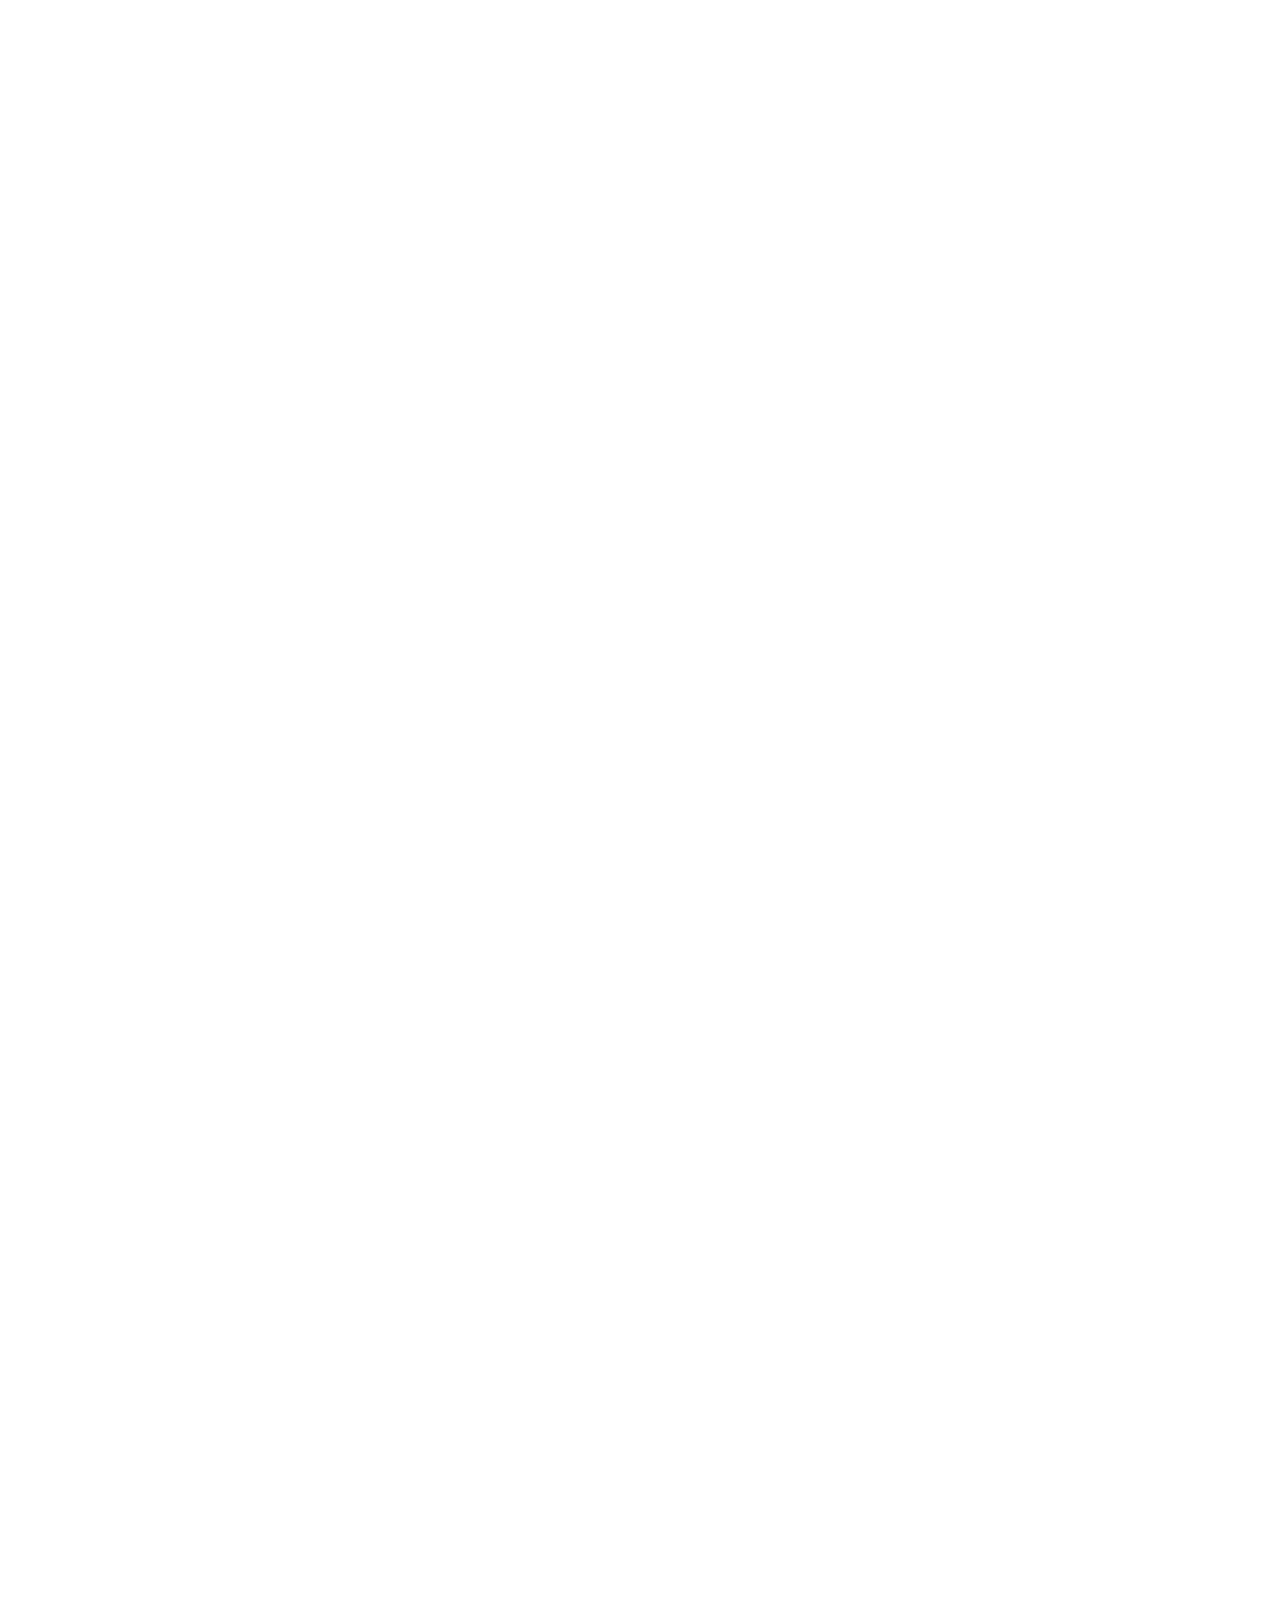
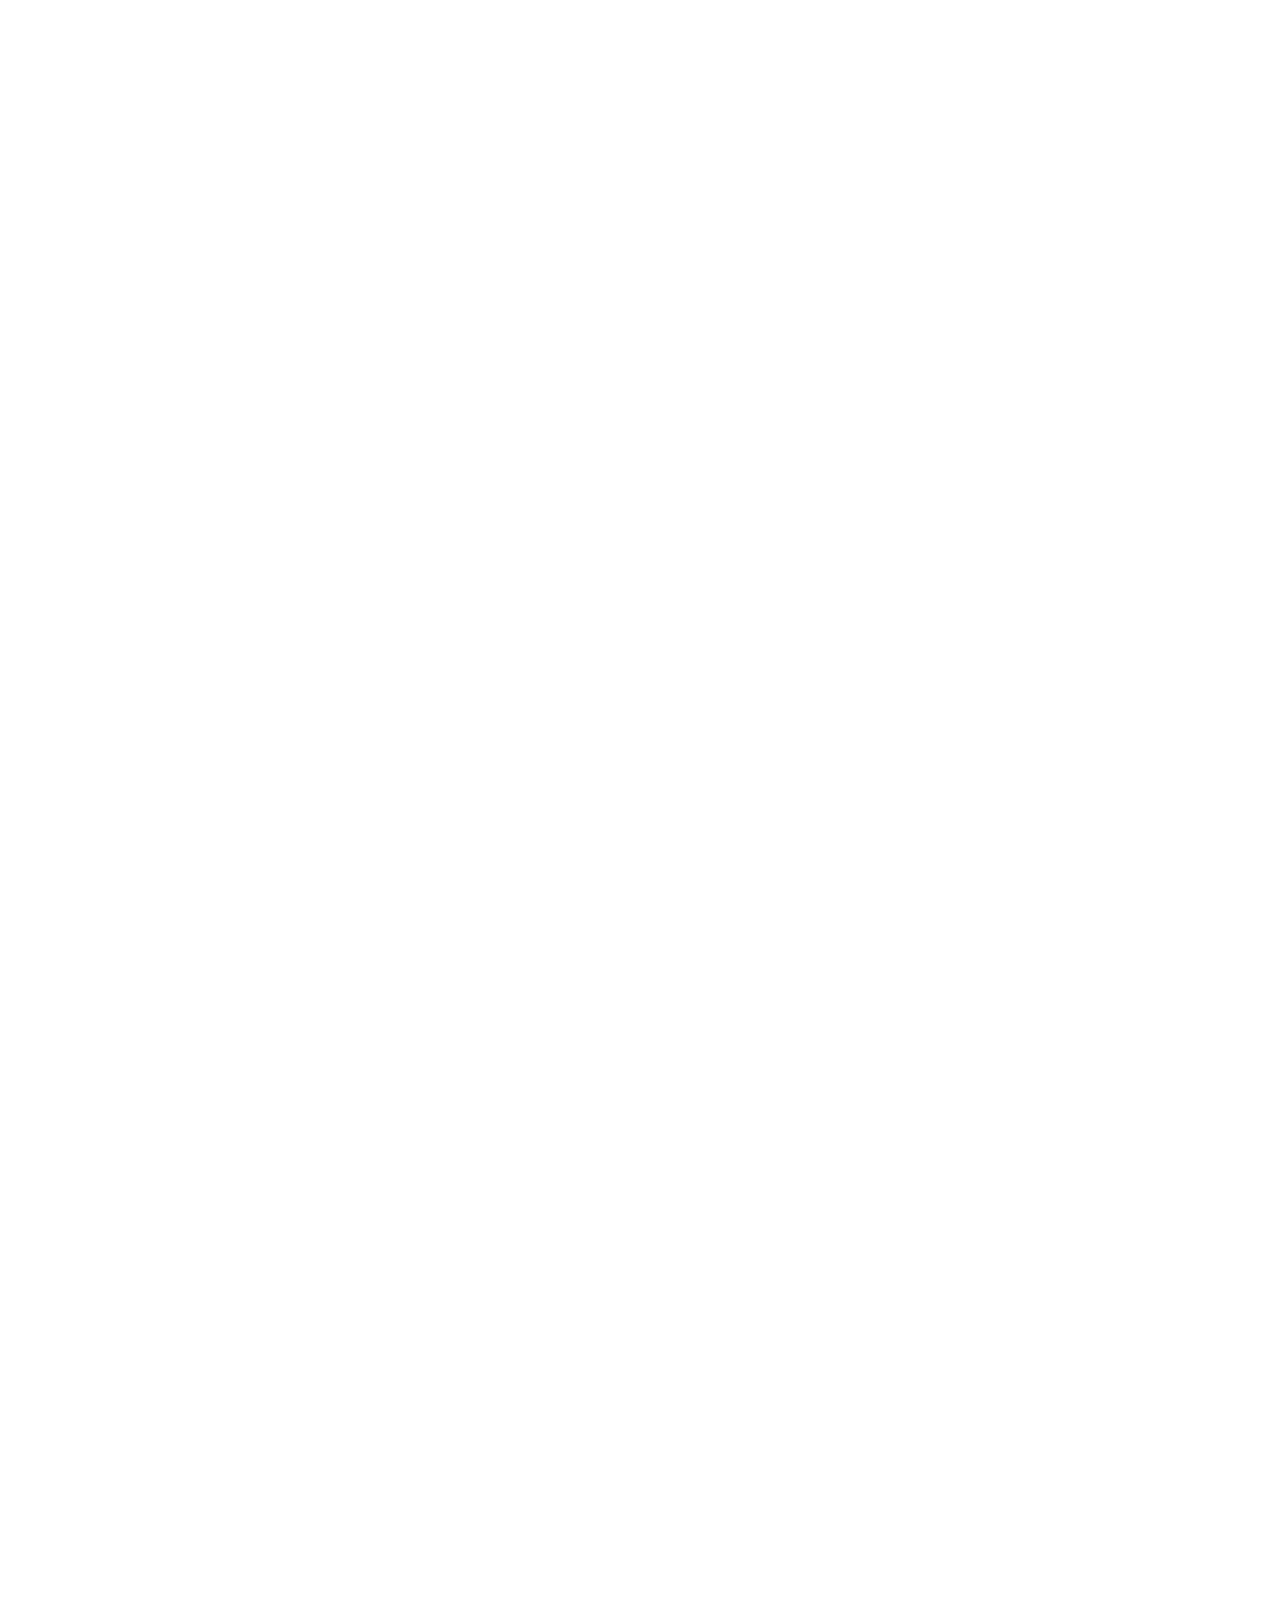
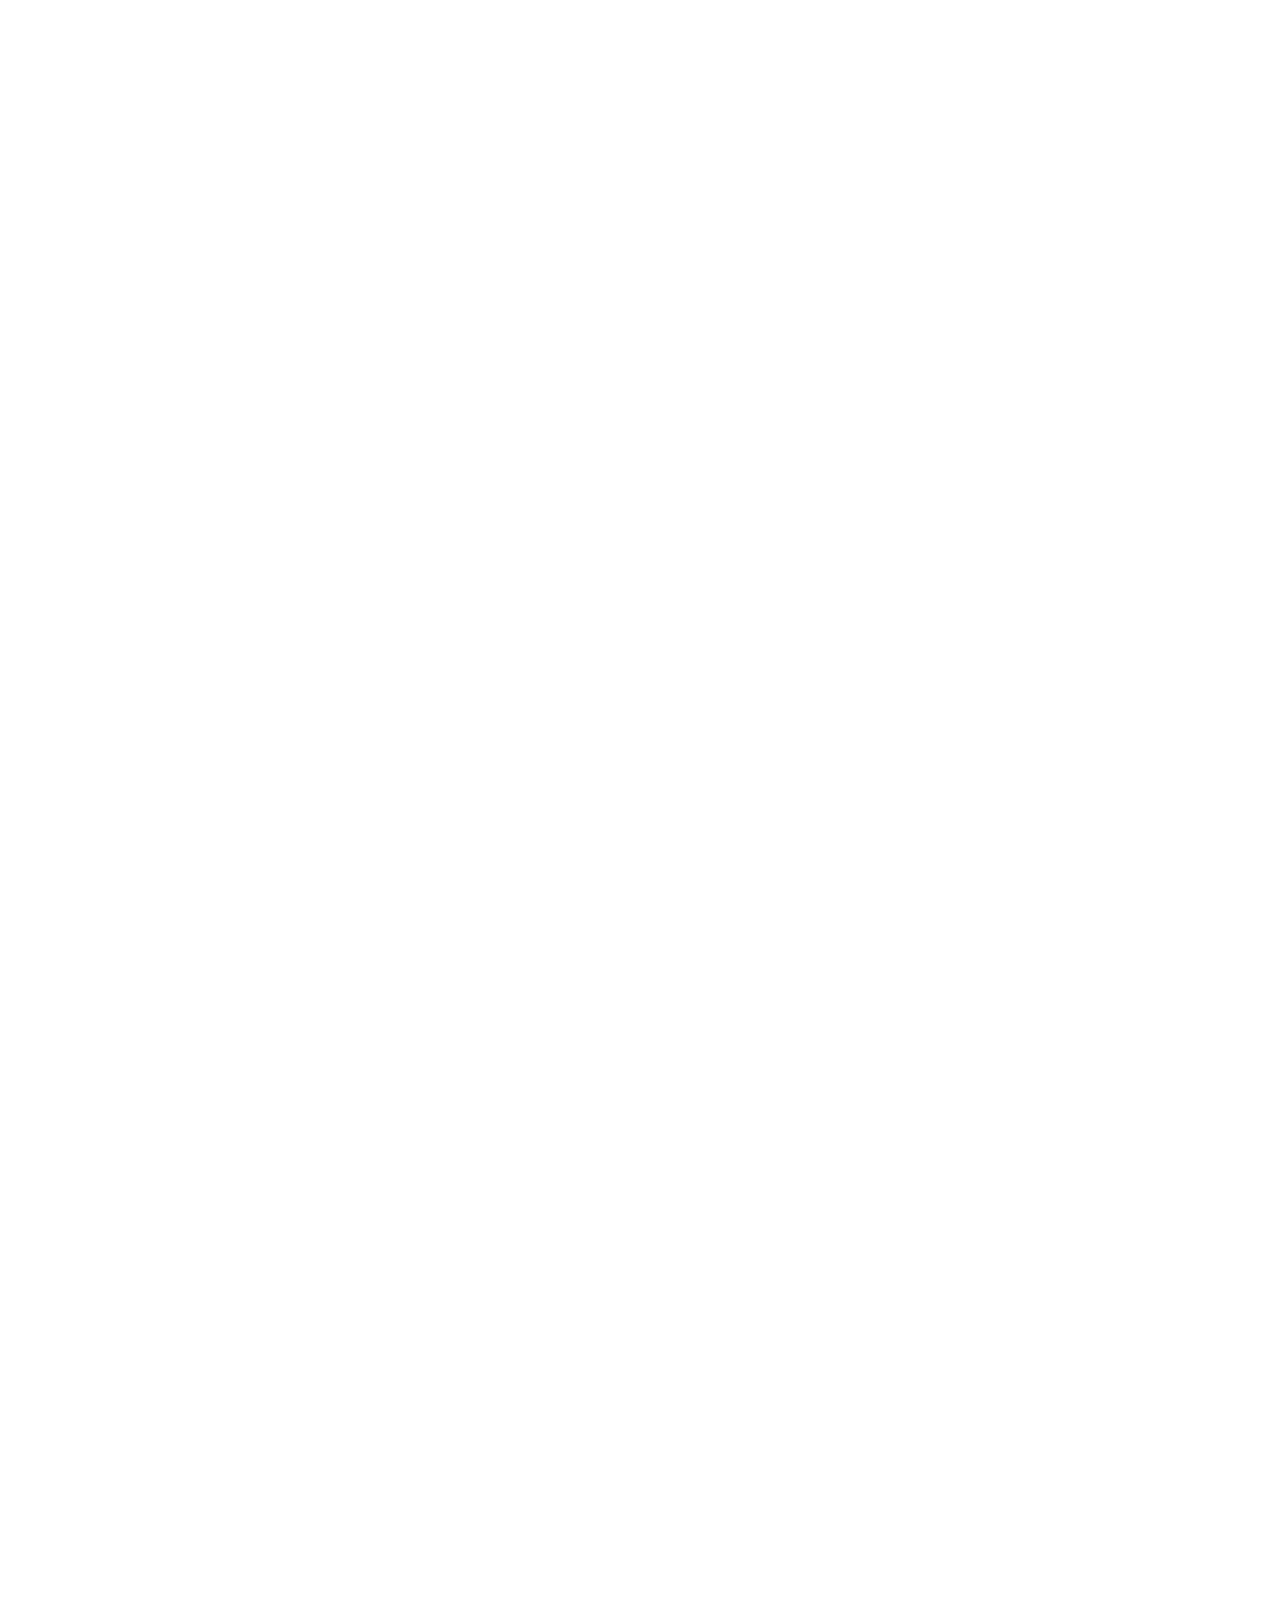
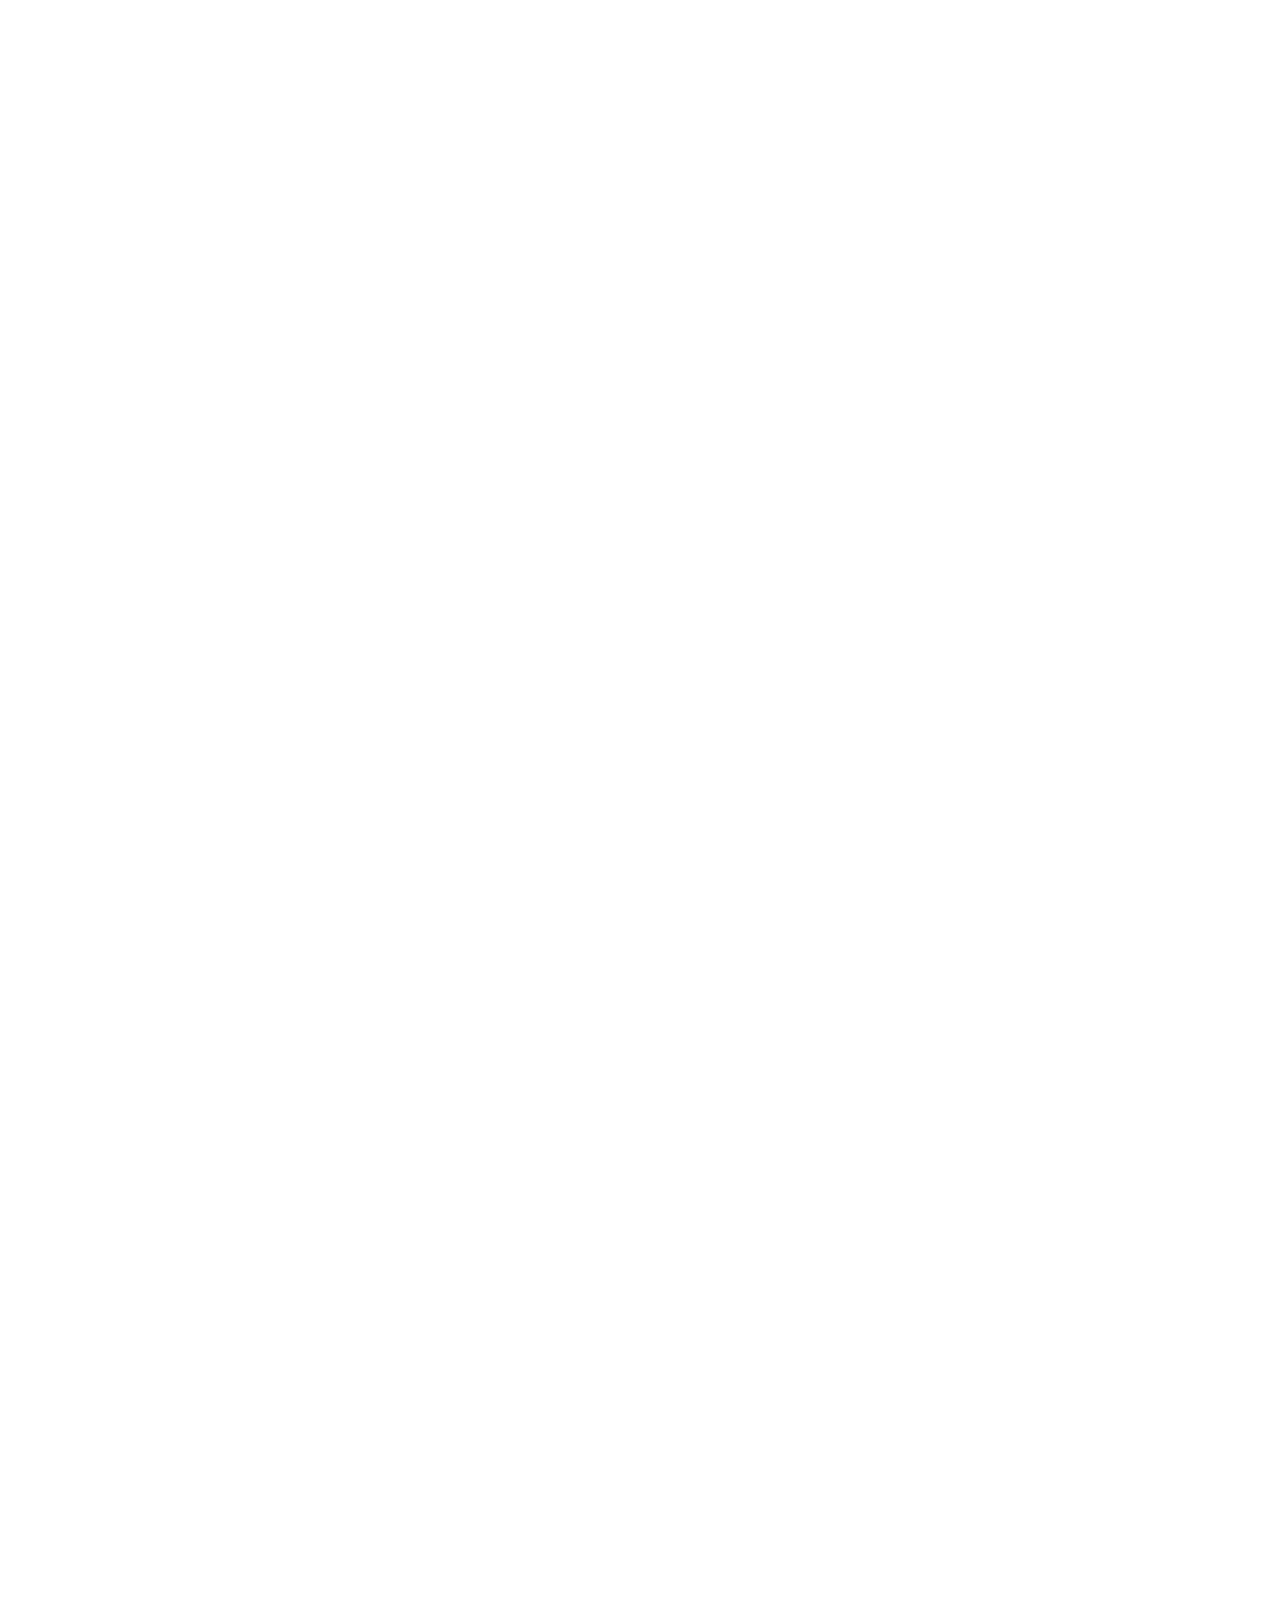
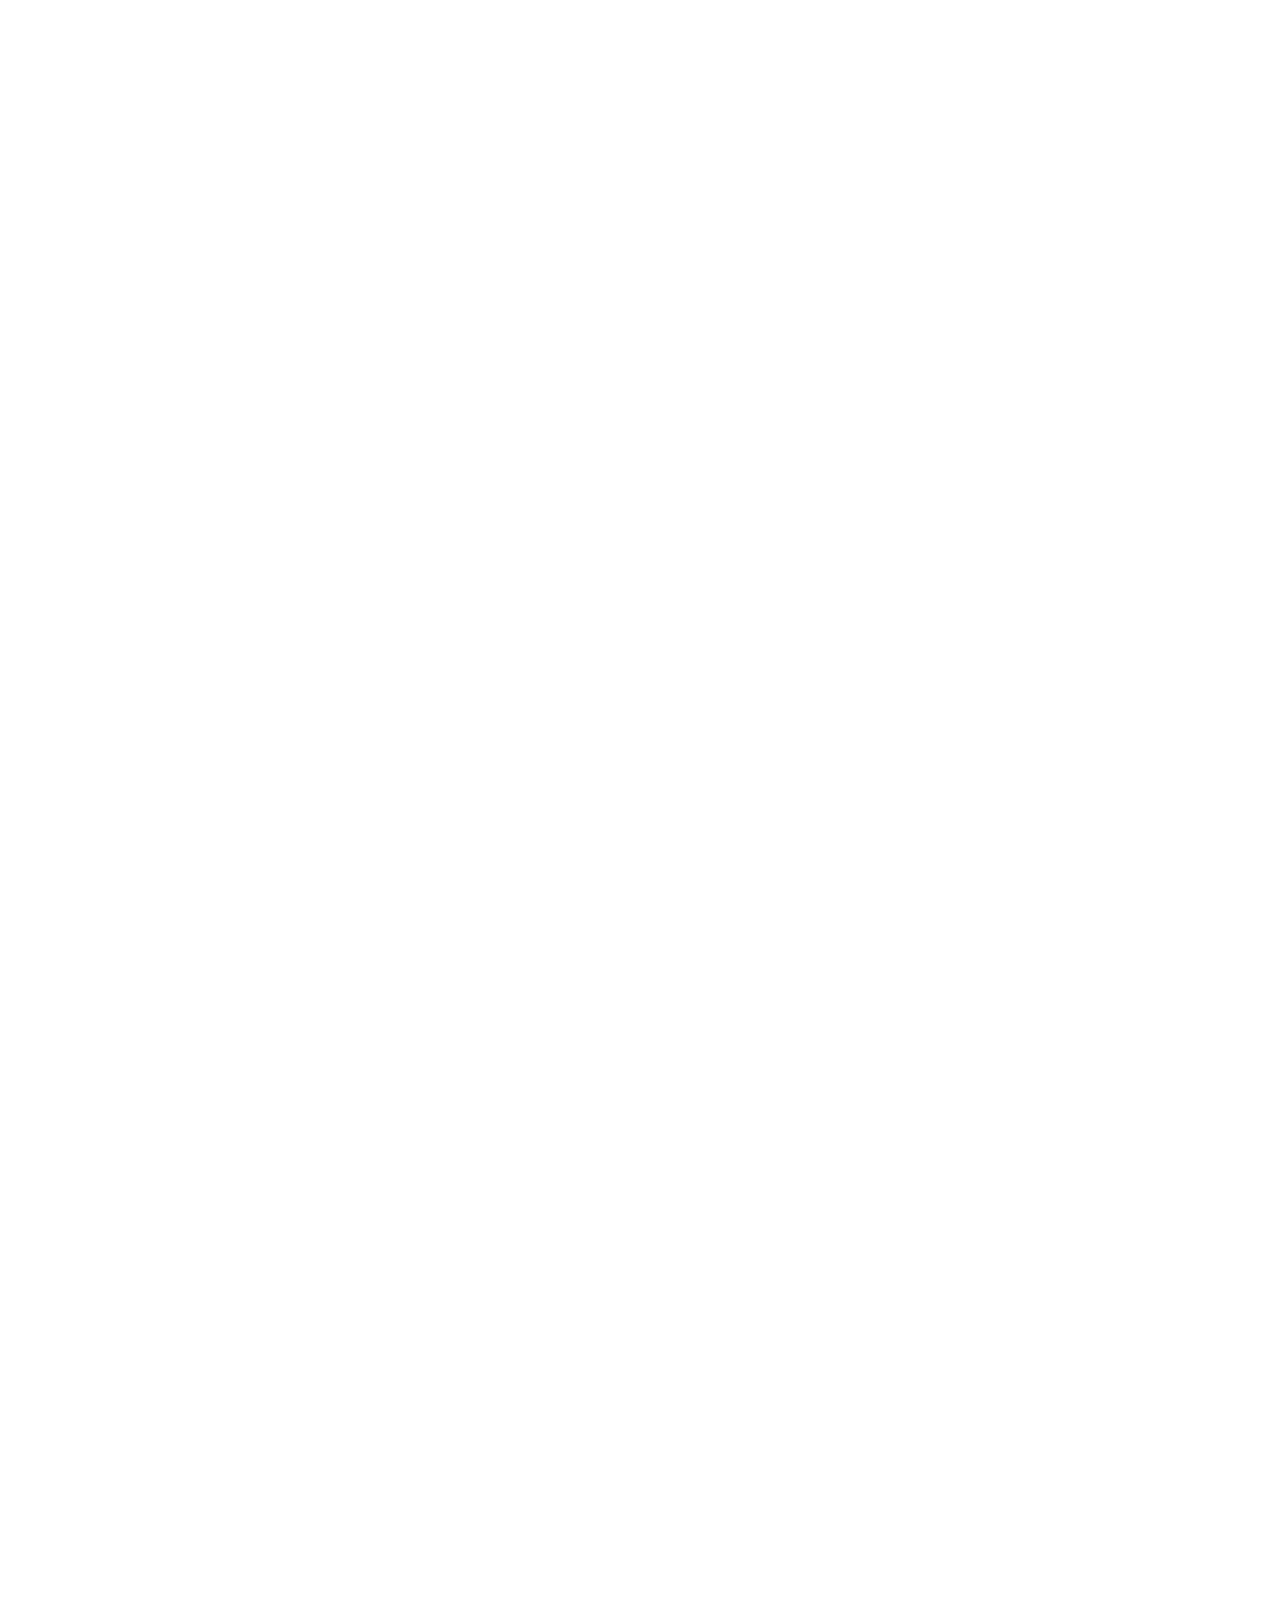
==== commit 5a2ce4bd: "thhh" ====
--- a/index.html
+++ b/index.html
@@ -3,7 +3,7 @@
 
 <head>
   <meta charset="UTF-8">
-  <title>Document</title>
+  <title>The New FFF</title>
   <link rel="stylesheet" href="reset.css">
   <link rel="stylesheet" href="stylesheet.css">
 
@@ -36,6 +36,14 @@
         <div class="tri-shade"></div>
         <div class="tri"></div>
       </div>
+      <div class="tri-g">
+        <div class="tri-shade"></div>
+        <div class="tri"></div>
+      </div>
+      <div class="tri-h">
+        <div class="tri-shade"></div>
+        <div class="tri"></div>
+      </div>
     </div>
   </div>
   <script scr="tri.js">
@@ -44,7 +52,7 @@
       const stageElem = document.querySelector('.stage');
       let maxScrollValue = document.body.offsetHeight - window.innerHeight;
       window.addEventListener('scroll', function() {
-        let zMove = pageYOffset / maxScrollValue * 1800 - 1000;
+        let zMove = pageYOffset / maxScrollValue * 1500;
         stageElem.style.transform = 'translateZ(' + zMove + 'vw)';
 
       });
--- a/stylesheet.css
+++ b/stylesheet.css
@@ -1,5 +1,5 @@
 body {
-  height: 2000vw;
+  height: 1000vw;
 }
 
 .world {
@@ -37,26 +37,32 @@
 }
 
 .tri-a {
-  transform: translateZ(1000vw);
+  transform: translateZ(0vw);
 
 }
 
 .tri-b {
-  transform: translateZ(800vw);
+  transform: translateZ(-100vw);
 }
 
 .tri-c {
-  transform: translateZ(350vw);
+  transform: translateZ(-300vw);
 }
 
 .tri-d {
-  transform: translateZ(0vw);
+  transform: translateZ(-500vw);
 }
 
 .tri-e {
-  transform: translateZ(-300vw);
+  transform: translateZ(-700vw);
 }
 
 .tri-f {
-  transform: translateZ(-600vw);
+  transform: translateZ(-1000vw);
 }
+.tri-g {
+  transform: translateZ(-1300vw);
+}
+.tri-h {
+  transform: translateZ(-1500vw);
+}
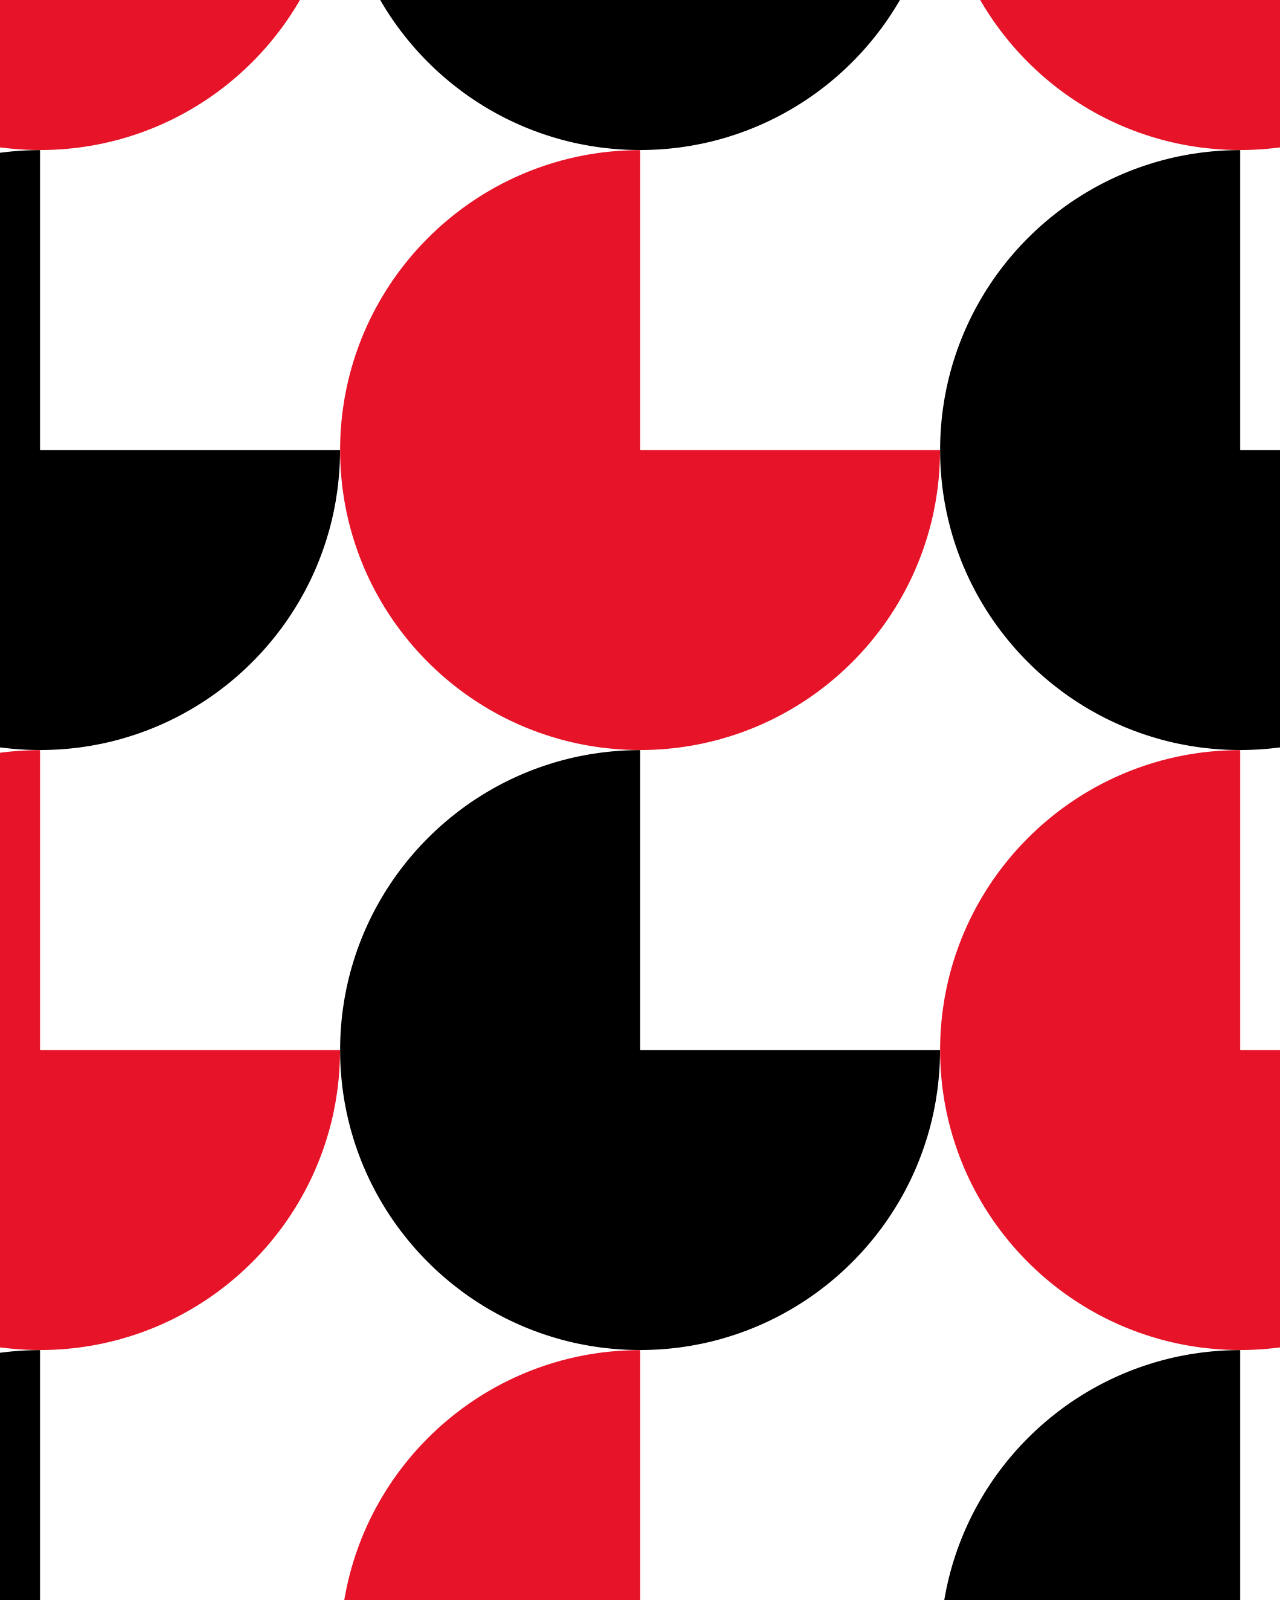
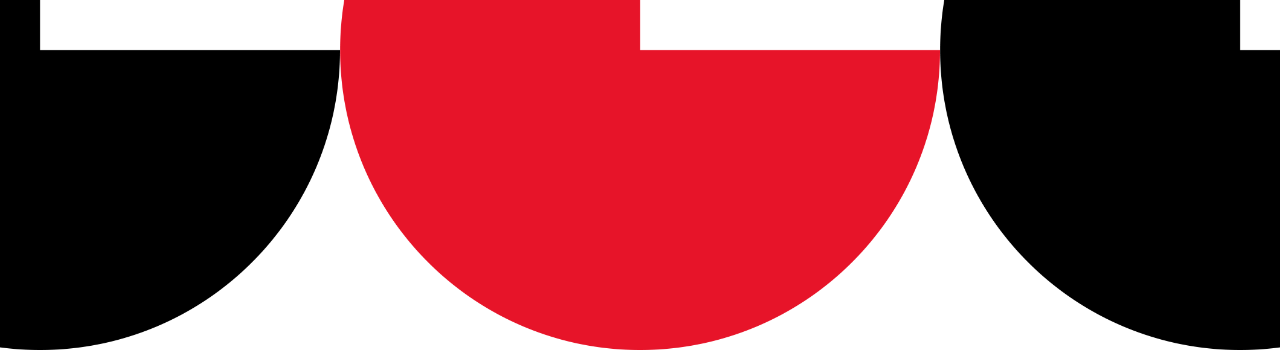
==== commit bbbfb66c: "circles" ====
--- a/index.html
+++ b/index.html
@@ -1,64 +1,87 @@
 <!DOCTYPE html>
-<html>
-
+<html lang="en">
 <head>
   <meta charset="UTF-8">
-  <title>The New FFF</title>
-  <link rel="stylesheet" href="reset.css">
-  <link rel="stylesheet" href="stylesheet.css">
+  <meta name="viewport" content="width=device-width, initial-scale=1.0">
+  <meta http-equiv="X-UA-Compatible" content="ie=edge">
+  <link rel="stylesheet" type="text/css" href="stylesheet.css">
+  <title>Smooth Scroll</title>
+</head>
+<body>
+  <div class="box">
+    <div class="stage">
+      <div class="line">
+        <div class="black0"></div>
+        <div class="black3"></div>
+        <div class="black0"></div>
+        <div class="black3"></div>
+        <div class="black0"></div>
+        <div class="black3"></div>
+        <div class="black0"></div>
 
-</head>
 
-<body>
-  <div class="world">
-    <div class="stage">
-      <div class="tri-a">
-        <div class="tri-shade"></div>
-        <div class="tri"></div>
       </div>
-      <div class="tri-b">
-        <div class="tri-shade"></div>
-        <div class="tri"></div>
+      <div class="line">
+        <div class="black1"></div>
+        <div class="black2"></div>
+        <div class="black1"></div>
+        <div class="black2"></div>
+        <div class="black1"></div>
+        <div class="black2"></div>
+        <div class="black1"></div>
+
       </div>
-      <div class="tri-c">
-        <div class="tri-shade"></div>
-        <div class="tri"></div>
+      <div class="line">
+        <div class="black0"></div>
+        <div class="black3"></div>
+        <div class="black0"></div>
+        <div class="black3"></div>
+        <div class="black0"></div>
+        <div class="black3"></div>
+        <div class="black0"></div>
+
       </div>
-      <div class="tri-d">
-        <div class="tri-shade"></div>
-        <div class="tri"></div>
+      <div class="line">
+        <div class="black1"></div>
+        <div class="black2"></div>
+        <div class="black1"></div>
+        <div class="black2"></div>
+        <div class="black1"></div>
+        <div class="black2"></div>
+        <div class="black1"></div>
+
       </div>
-      <div class="tri-e">
-        <div class="tri-shade"></div>
-        <div class="tri"></div>
+      <div class="line">
+        <div class="black0"></div>
+        <div class="black3"></div>
+        <div class="black0"></div>
+        <div class="black3"></div>
+        <div class="black0"></div>
+        <div class="black3"></div>
+        <div class="black0"></div>
+
       </div>
-      <div class="tri-f">
-        <div class="tri-shade"></div>
-        <div class="tri"></div>
+      <div class="line">
+        <div class="black1"></div>
+        <div class="black2"></div>
+        <div class="black1"></div>
+        <div class="black2"></div>
+        <div class="black1"></div>
+        <div class="black2"></div>
+        <div class="black1"></div>
+
       </div>
-      <div class="tri-g">
-        <div class="tri-shade"></div>
-        <div class="tri"></div>
-      </div>
-      <div class="tri-h">
-        <div class="tri-shade"></div>
-        <div class="tri"></div>
+      <div class="line">
+        <div class="black0"></div>
+        <div class="black3"></div>
+        <div class="black0"></div>
+        <div class="black3"></div>
+        <div class="black0"></div>
+        <div class="black3"></div>
+        <div class="black0"></div>
+        
       </div>
     </div>
   </div>
-  <script scr="tri.js">
-    (function() {
-
-      const stageElem = document.querySelector('.stage');
-      let maxScrollValue = document.body.offsetHeight - window.innerHeight;
-      window.addEventListener('scroll', function() {
-        let zMove = pageYOffset / maxScrollValue * 1500;
-        stageElem.style.transform = 'translateZ(' + zMove + 'vw)';
-
-      });
-
-    })();
-  </script>
 </body>
-
 </html>
--- a/stylesheet.css
+++ b/stylesheet.css
@@ -1,68 +1,137 @@
-body {
-  height: 1000vw;
-}
-
-.world {
-  position: fixed;
-  width: 100vw;
-  height: 100vh;
-  background: black;
-  perspective: 1500px;
-}
-
-.stage {
-  width: 100vw;
-  height: 100vh;
-  transform-style: preserve-3d;
-}
-
-.tri-shade {
-  position: absolute;
-  left: 0;
-  top: 0;
-  width: 100vw;
-  height: 100vh;
-  background-position: center;
-  background-size: contain;
-  background-repeat: no-repeat;
-  background-image: url('tri_shade.png');
-}
-
-.tri {
-  position: absolute;
-  left: 0;
-  top: 0;
-  width: 100vw;
-  height: 100vh;
-}
-
-.tri-a {
-  transform: translateZ(0vw);
+*{
+  margin: 0;
+  padding: 0;
+  box-sizing: border-box;
+  list-style: none;
+  text-decoration: none;
+  color: white;
+  font-family: sans-serif;
+  font-weight: 800;
+  scroll-behavior: smooth;
+  scrollbar-width: none;
+  scrollbar-color: transparent transparent;
+  -ms-overflow-style: none;
 
 }
 
-.tri-b {
-  transform: translateZ(-100vw);
+body{
+  margin: 0 auto;
+  width: 100vw;
+  height: 100vh;
+  perspective: 1200vw;
+
+}
+@keyframes ball-ani {
+  0%{
+    transform: rotate(0);
+  }
+  25%{
+    transform: rotate(90deg);
+  }
+  50%{
+    transform: rotate(180deg);
+  }
+  75%{
+    transform: rotate(270deg);
+  }
+  100%{
+    transform: rotate(360deg);
+  }
 }
 
-.tri-c {
-  transform: translateZ(-300vw);
+@keyframes box-ani {
+  0%{
+    transform: translateZ(1000vw);
+  }
+  33%{
+    transform: translateZ(600vw);
+  }
+  66%{
+    transform: translateZ(200vw);
+  }
+  100%{
+    transform: translateZ(-200vw);
+  }
 }
+.line{
+  width: 100%;
+  height: 100px;
+  display: flex;
 
-.tri-d {
-  transform: translateZ(-500vw);
+
 }
+.red{
+  width: 100px;
+  height:100px;
+  background-repeat: no-repeat;
+  background-image: url(redone.png);
+  background-size: contain;
+  animation: ball-ani 4s infinite;
 
-.tri-e {
-  transform: translateZ(-700vw);
 }
-
-.tri-f {
-  transform: translateZ(-1000vw);
+.black0{
+  width: 100px;
+  height: 100px;
+  background-repeat: no-repeat;
+  background-image: url(blackone.png);
+  background-size: contain;
+  animation: ball-ani 4s infinite;
+  animation-delay: 3s;
 }
-.tri-g {
-  transform: translateZ(-1300vw);
+.black1{
+  width: 100px;
+  height: 100px;
+  background-repeat: no-repeat;
+  background-image: url(redone.png);
+  background-size: contain;
+  animation: ball-ani 4s infinite;
+  animation-delay: 4s;
 }
-.tri-h {
-  transform: translateZ(-1500vw);
+.black2{
+  width: 100px;
+  height: 100px;
+  background-repeat: no-repeat;
+  background-image: url(blackone.png);
+  background-size: contain;
+  animation: ball-ani 4s infinite;
+  animation-delay: 5s;
 }
+.black3{
+  width: 100px;
+  height: 100px;
+  background-repeat: no-repeat;
+  background-image: url(redone.png);
+  background-size: contain;
+  animation: ball-ani 4s infinite;
+  animation-delay: 6s;
+}
+.box{
+  display: flex;
+  justify-content: center;
+  align-items: center;
+  transform: translateZ(1000vw);
+  animation: box-ani 6s forwards;
+  animation-delay: 5s;
+}
+/* nav{
+  position: fixed;
+  top: 10px;
+  right: 600px;
+  margin: 30px;
+  border: 2px solid red;
+  width: 70px;
+  height: 500px;
+}
+ul{
+margin: 10px;
+}
+.ball{
+  width: 30px;
+  height: 30px;
+  background: red;
+  border-radius: 50%;
+  margin: 30px auto;
+}
+.top:hover body{
+  transform: translateZ(-200px);
+} */
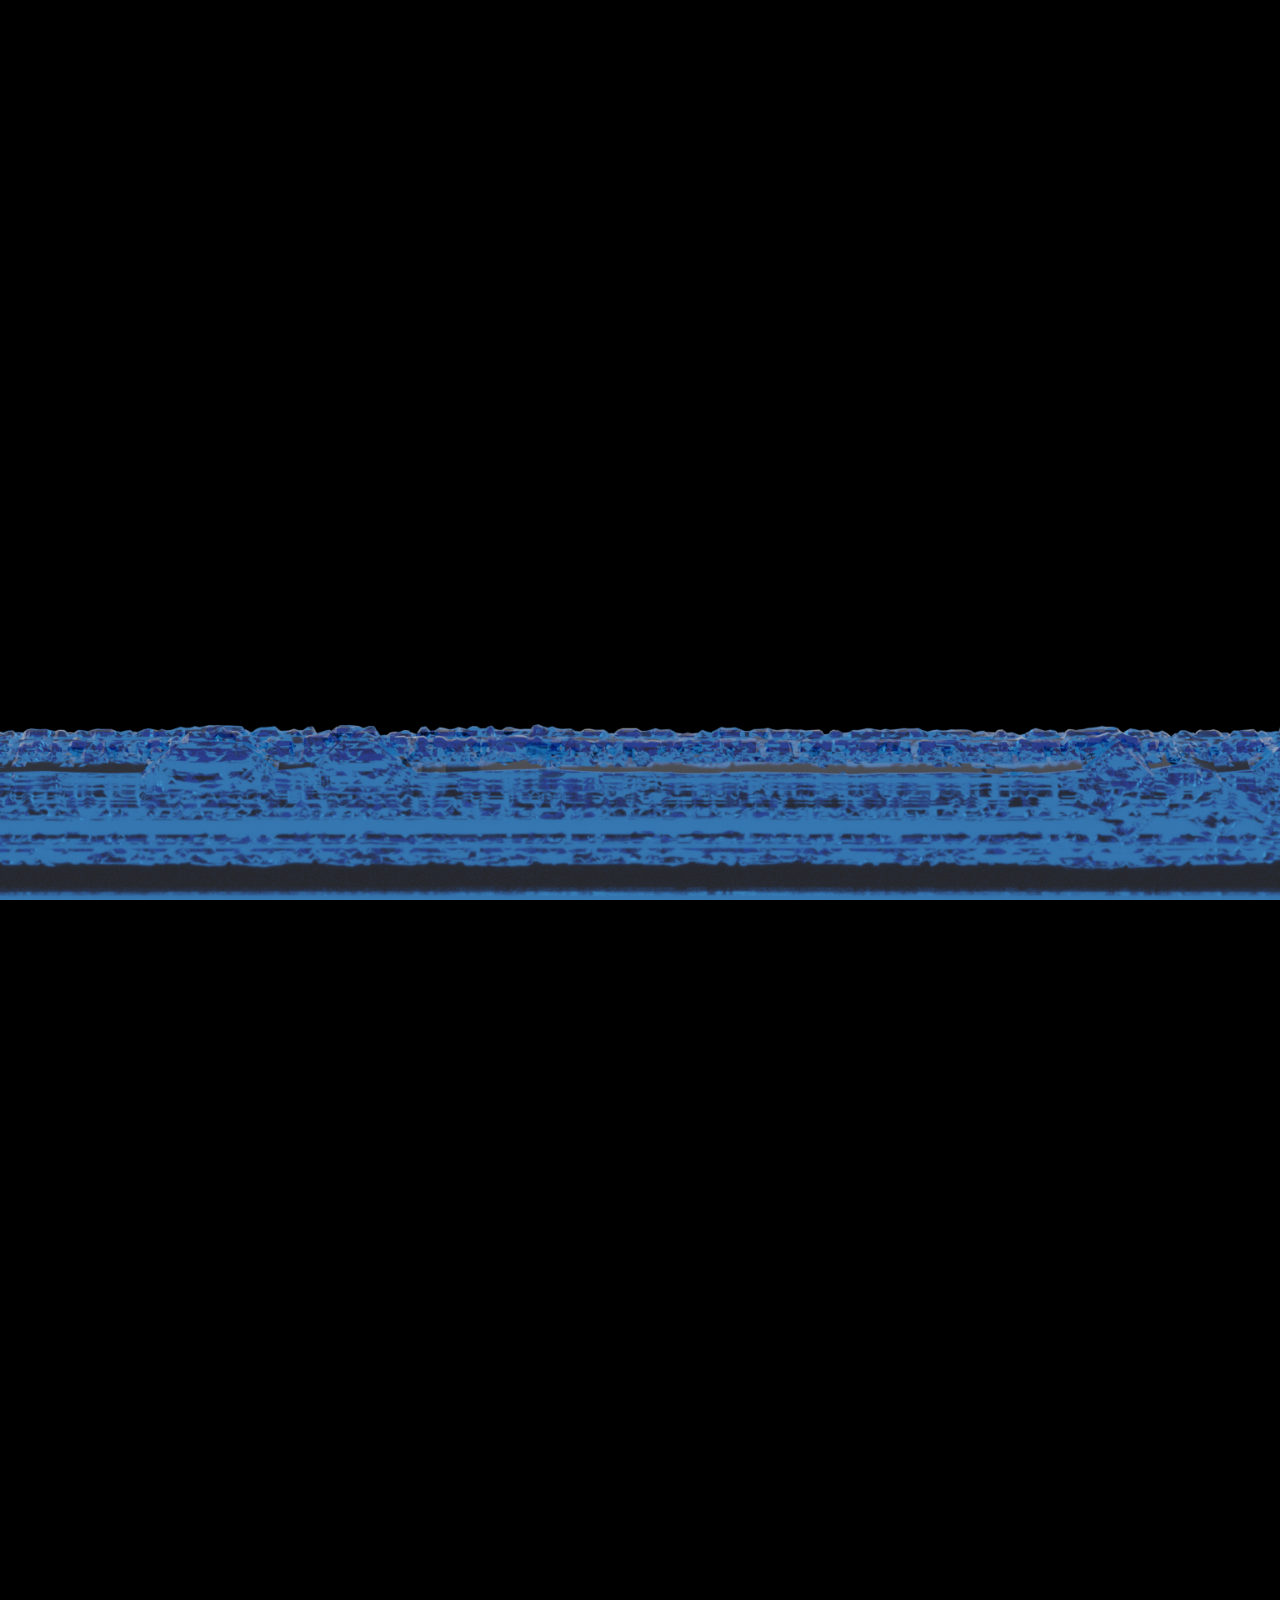
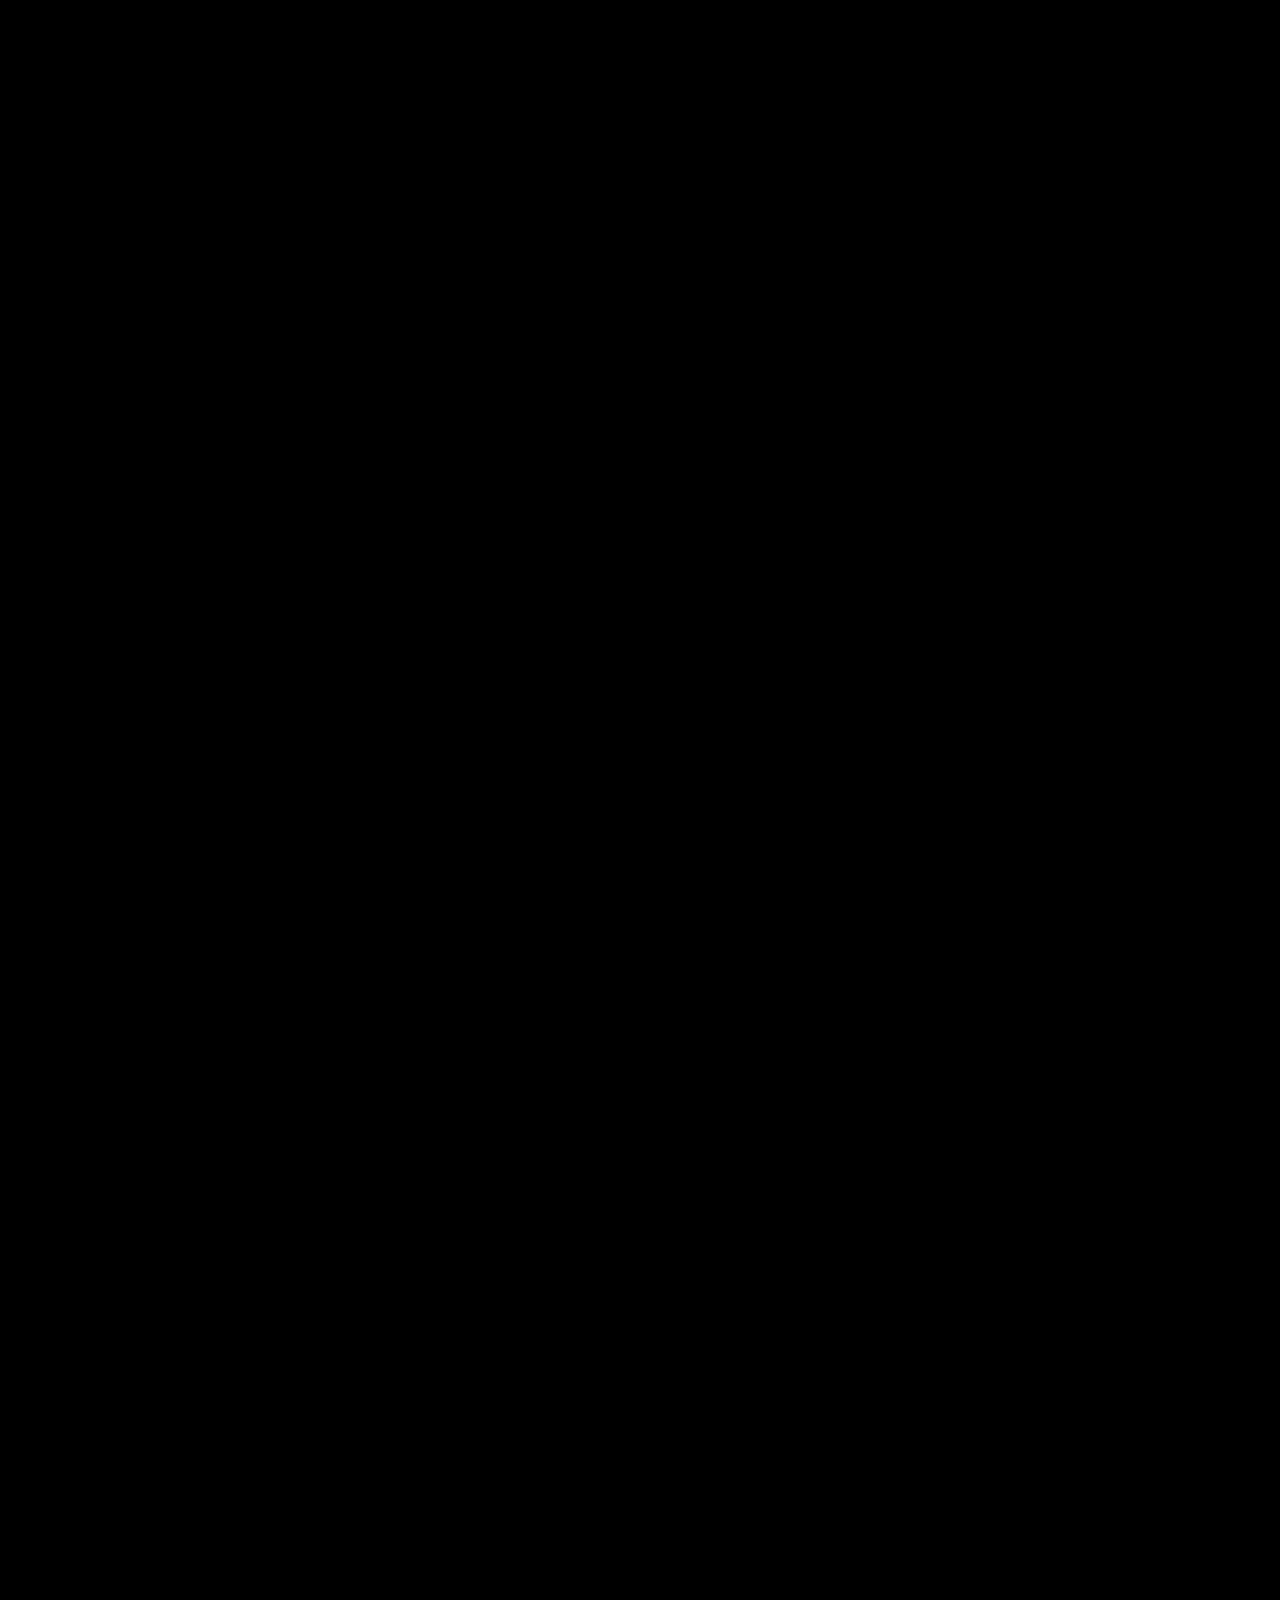
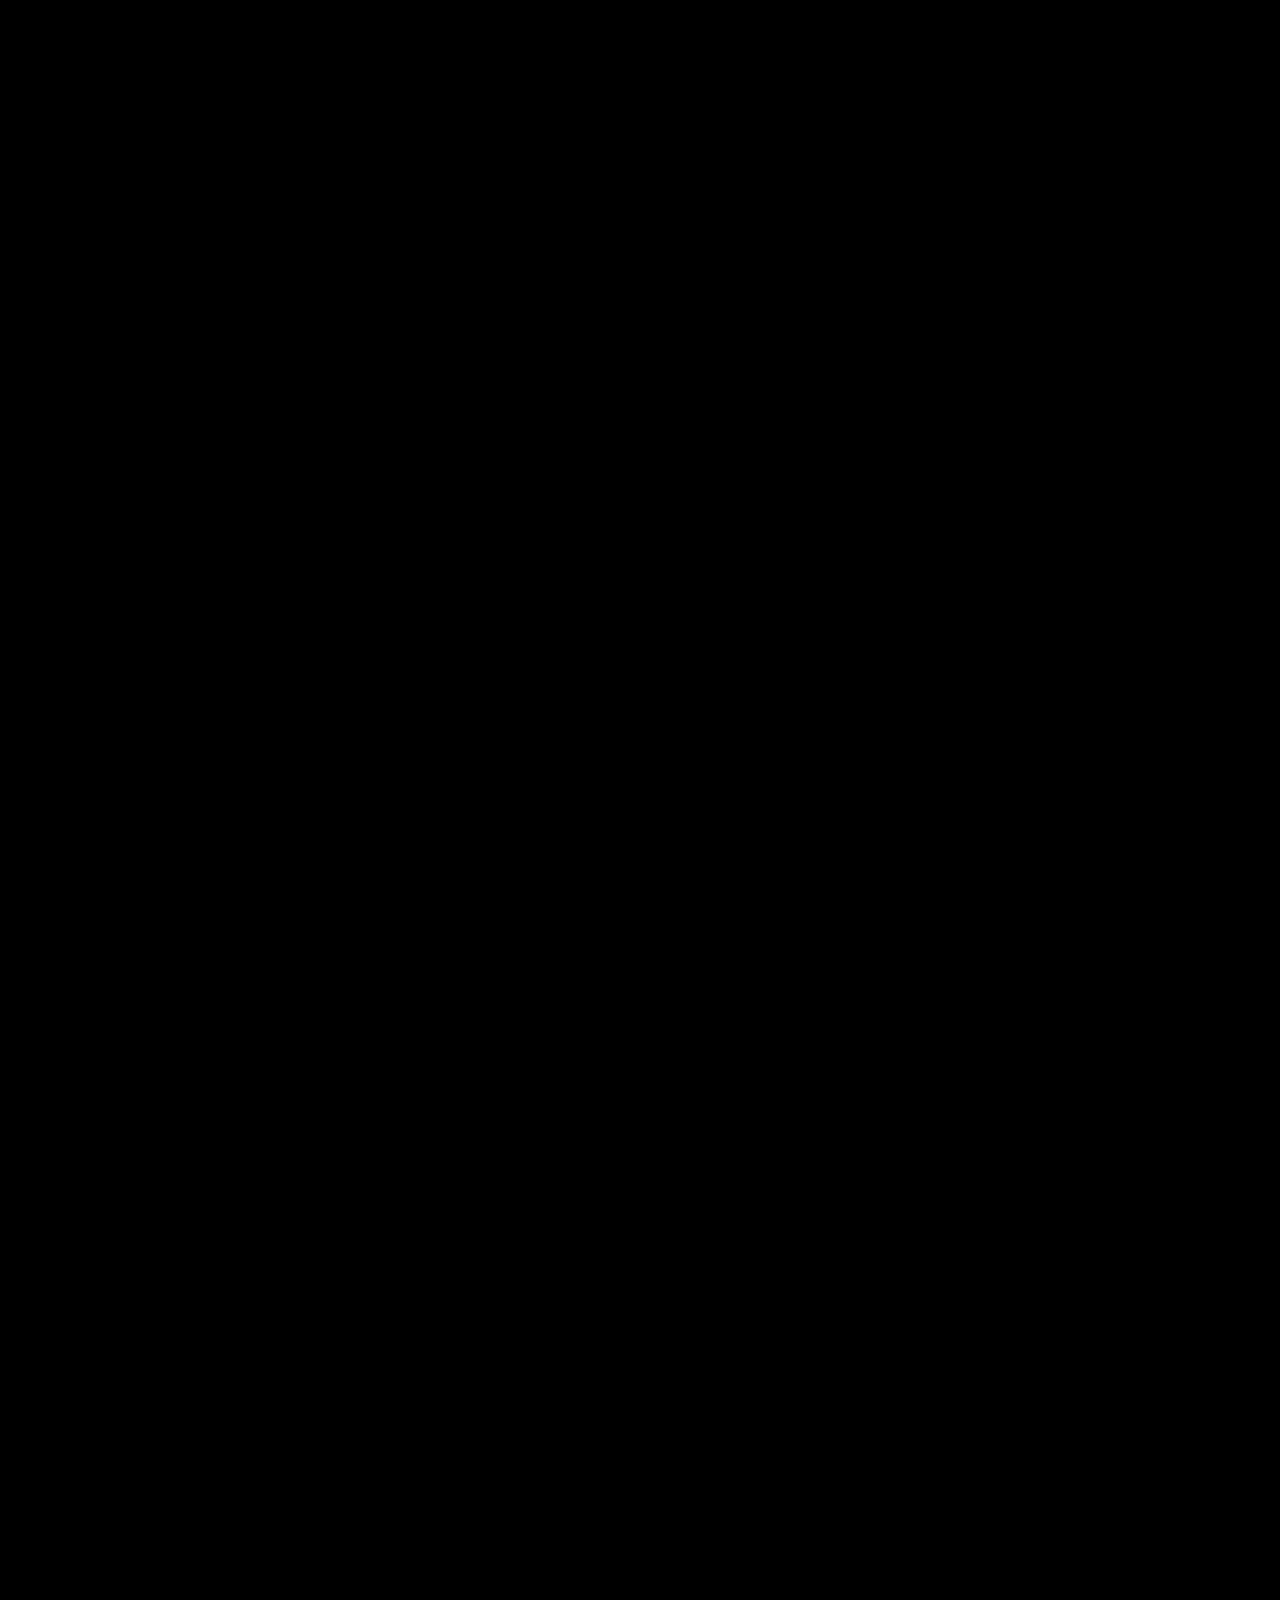
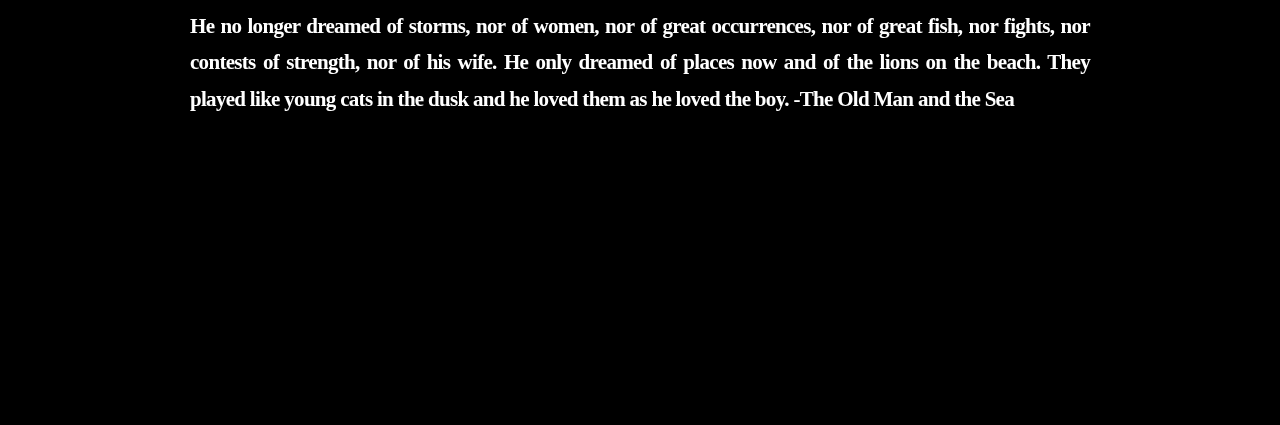
==== commit c5ac99f3: "wave" ====
--- a/index.html
+++ b/index.html
@@ -1,87 +1,37 @@
 <!DOCTYPE html>
-<html lang="en">
+<html>
 <head>
-  <meta charset="UTF-8">
-  <meta name="viewport" content="width=device-width, initial-scale=1.0">
-  <meta http-equiv="X-UA-Compatible" content="ie=edge">
-  <link rel="stylesheet" type="text/css" href="stylesheet.css">
-  <title>Smooth Scroll</title>
+	<meta charset="UTF-8">
+	<meta name="viewport" content="width=device-width, initial-scale=1.0">
+	<meta http-equiv="X-UA-Compatible" content="ie=edge">
+	<title>Sail to the New World</title>
+	<link rel="stylesheet" href="css/default.css">
+	<link rel="stylesheet" href="css/main.css">
 </head>
-<body>
-  <div class="box">
-    <div class="stage">
-      <div class="line">
-        <div class="black0"></div>
-        <div class="black3"></div>
-        <div class="black0"></div>
-        <div class="black3"></div>
-        <div class="black0"></div>
-        <div class="black3"></div>
-        <div class="black0"></div>
-
-
-      </div>
-      <div class="line">
-        <div class="black1"></div>
-        <div class="black2"></div>
-        <div class="black1"></div>
-        <div class="black2"></div>
-        <div class="black1"></div>
-        <div class="black2"></div>
-        <div class="black1"></div>
-
-      </div>
-      <div class="line">
-        <div class="black0"></div>
-        <div class="black3"></div>
-        <div class="black0"></div>
-        <div class="black3"></div>
-        <div class="black0"></div>
-        <div class="black3"></div>
-        <div class="black0"></div>
-
-      </div>
-      <div class="line">
-        <div class="black1"></div>
-        <div class="black2"></div>
-        <div class="black1"></div>
-        <div class="black2"></div>
-        <div class="black1"></div>
-        <div class="black2"></div>
-        <div class="black1"></div>
-
-      </div>
-      <div class="line">
-        <div class="black0"></div>
-        <div class="black3"></div>
-        <div class="black0"></div>
-        <div class="black3"></div>
-        <div class="black0"></div>
-        <div class="black3"></div>
-        <div class="black0"></div>
-
-      </div>
-      <div class="line">
-        <div class="black1"></div>
-        <div class="black2"></div>
-        <div class="black1"></div>
-        <div class="black2"></div>
-        <div class="black1"></div>
-        <div class="black2"></div>
-        <div class="black1"></div>
-
-      </div>
-      <div class="line">
-        <div class="black0"></div>
-        <div class="black3"></div>
-        <div class="black0"></div>
-        <div class="black3"></div>
-        <div class="black0"></div>
-        <div class="black3"></div>
-        <div class="black0"></div>
-        
-      </div>
-    </div>
-  </div>
+<body id="show-scene-0">
+	<div class="container">
+		<section class="scroll-section" id="scroll-section-0">
+			<div class="sticky-elem sticky-elem-canvas">
+				<canvas id="video-canvas-0" width="1980" height="1080"></canvas>
+			</div>
+			<div class="sticky-elem main-message a">
+				<h1>“But man is not made for defeat," he said. <br>"A man can be destroyed but not defeated.”</h1>
+			</div>
+			<div class="sticky-elem main-message b">
+				<h1>“It's silly not to hope. <br>It's a sin he thought.”</h1>
+			</div>
+			<div class="sticky-elem main-message c">
+				<div class="description">Ernest Hemingway, The Old Man and the Sea</div>
+			</div>
+		</section>
+		<section class="normal-content" id="scroll-section-1">
+			<div class="mid-message">
+				<p>
+					He no longer dreamed of storms, nor of women, nor of great occurrences, nor of great fish, nor fights, nor contests of strength, nor of his wife. He only dreamed of places now and of the lions on the beach. They played like young cats in the dusk and he loved them as he loved the boy. -The Old Man and the Sea
+				</p>
+			</div>
+		</section>
+	</div>
+	<script src="js/main.js"></script>
 </body>
 </html>
--- a/css/default.css
+++ b/css/default.css
@@ -0,0 +1,50 @@
+@charset "UTF-8";
+
+html {
+	font-family: 'Apple SD Gothic Neo', Roboto, 'Noto Sans KR', NanumGothic, 'Malgun Gothic', sans-serif;
+	line-height: 1.2;
+	word-wrap: break-word;
+}
+body {
+	-webkit-font-smoothing: antialiased;
+}
+html, body, div, span, applet, object, iframe,
+h1, h2, h3, h4, h5, h6, p, blockquote, pre,
+a, abbr, acronym, address, big, cite, code,
+del, dfn, em, img, ins, kbd, q, s, samp,
+small, strike, strong, sub, sup, tt, var,
+b, u, i, center,
+dl, dt, dd, ol, ul, li,
+fieldset, form, label, legend,
+table, caption, tbody, tfoot, thead, tr, th, td,
+article, aside, canvas, details, embed,
+figure, figcaption, footer, header, hgroup,
+menu, nav, output, ruby, section, summary,
+time, mark, audio, video {
+	margin: 0;
+	padding: 0;
+	border: 0;
+}
+article, aside, details, figcaption, figure, footer, header, hgroup, menu, nav, section {
+	display: block;
+}
+div, span, article, section, header, footer, aside, p, ul, li, fieldset, legend, label, a, nav, form {
+	box-sizing: border-box;
+}
+ol, ul, li {
+	list-style: none;
+}
+table {
+	border-collapse: collapse;
+	border-spacing: 0;
+}
+img {
+	max-width: 100%;
+	height: auto;
+	border: 0;
+}
+button {
+	border: 0;
+	background: transparent;
+	cursor: pointer;
+}
--- a/css/main.css
+++ b/css/main.css
@@ -0,0 +1,108 @@
+*{
+  padding: 0;
+  margin: 0;
+}
+
+html{
+  font-family: 'Hatton',serif;
+  font-size: 14px;
+}
+
+body{
+  width: 100%;
+  height: 500vh;
+  /* overflow: hidden; */
+  letter-spacing: -0.05em;
+  background: black;
+
+}
+p{
+  color: white;
+  letter-spacing: 1.3;
+}
+
+a{
+  color: white;
+  text-decoration: none;
+}
+.container{
+
+}
+#scroll-section-0{
+  position: relative;
+  display: flex;
+  justify-content: center;
+  align-items: center;
+  height: 250vh;
+}
+
+#scroll-section-0 h1{
+  color: white;
+  font-size: 2.7rem;
+  font-weight: 900;
+  text-align: center;
+}
+
+.sticky-elem{
+  display: none;
+  position: fixed;
+  left: 0;
+  top:45vh;
+  width: 100%;
+}
+
+
+
+.sticky-elem-canvas{
+  top: 0;
+  height: 100%;
+}
+
+.sticky-elem-canvas canvas{
+  position: absolute;
+  top: 50%;
+  left: 50%;
+}
+
+.main-message h1{
+  font-weight: bold;
+  text-align: center;
+  font-size: 2.7rem;
+}
+.main-message .description{
+  color: white;
+  font-weight: bold;
+  text-align: center;
+  font-size: 1.4rem;
+}
+.main-message{
+  display: flex;
+  justify-content: center;
+  align-items: center;
+  opacity: 0;
+}
+
+#scroll-section-1{
+  margin-top: 20vh;
+  padding-bottom: 20vh;
+  position: relative;
+  display: flex;
+  justify-content: center;
+  align-items: center;
+}
+
+.mid-message p{
+  max-width: 900px;
+  margin: 10vw;
+  font-size: 1.5rem;
+  font-weight: 600;
+  line-height: 2.6rem;
+  text-align: justify;
+
+}
+
+#show-scene-0 #scroll-section-0 .sticky-elem,
+#show-scene-1 #scroll-section-1 .sticky-elem{
+  display: block;
+  will-change: transform, opacity;
+}
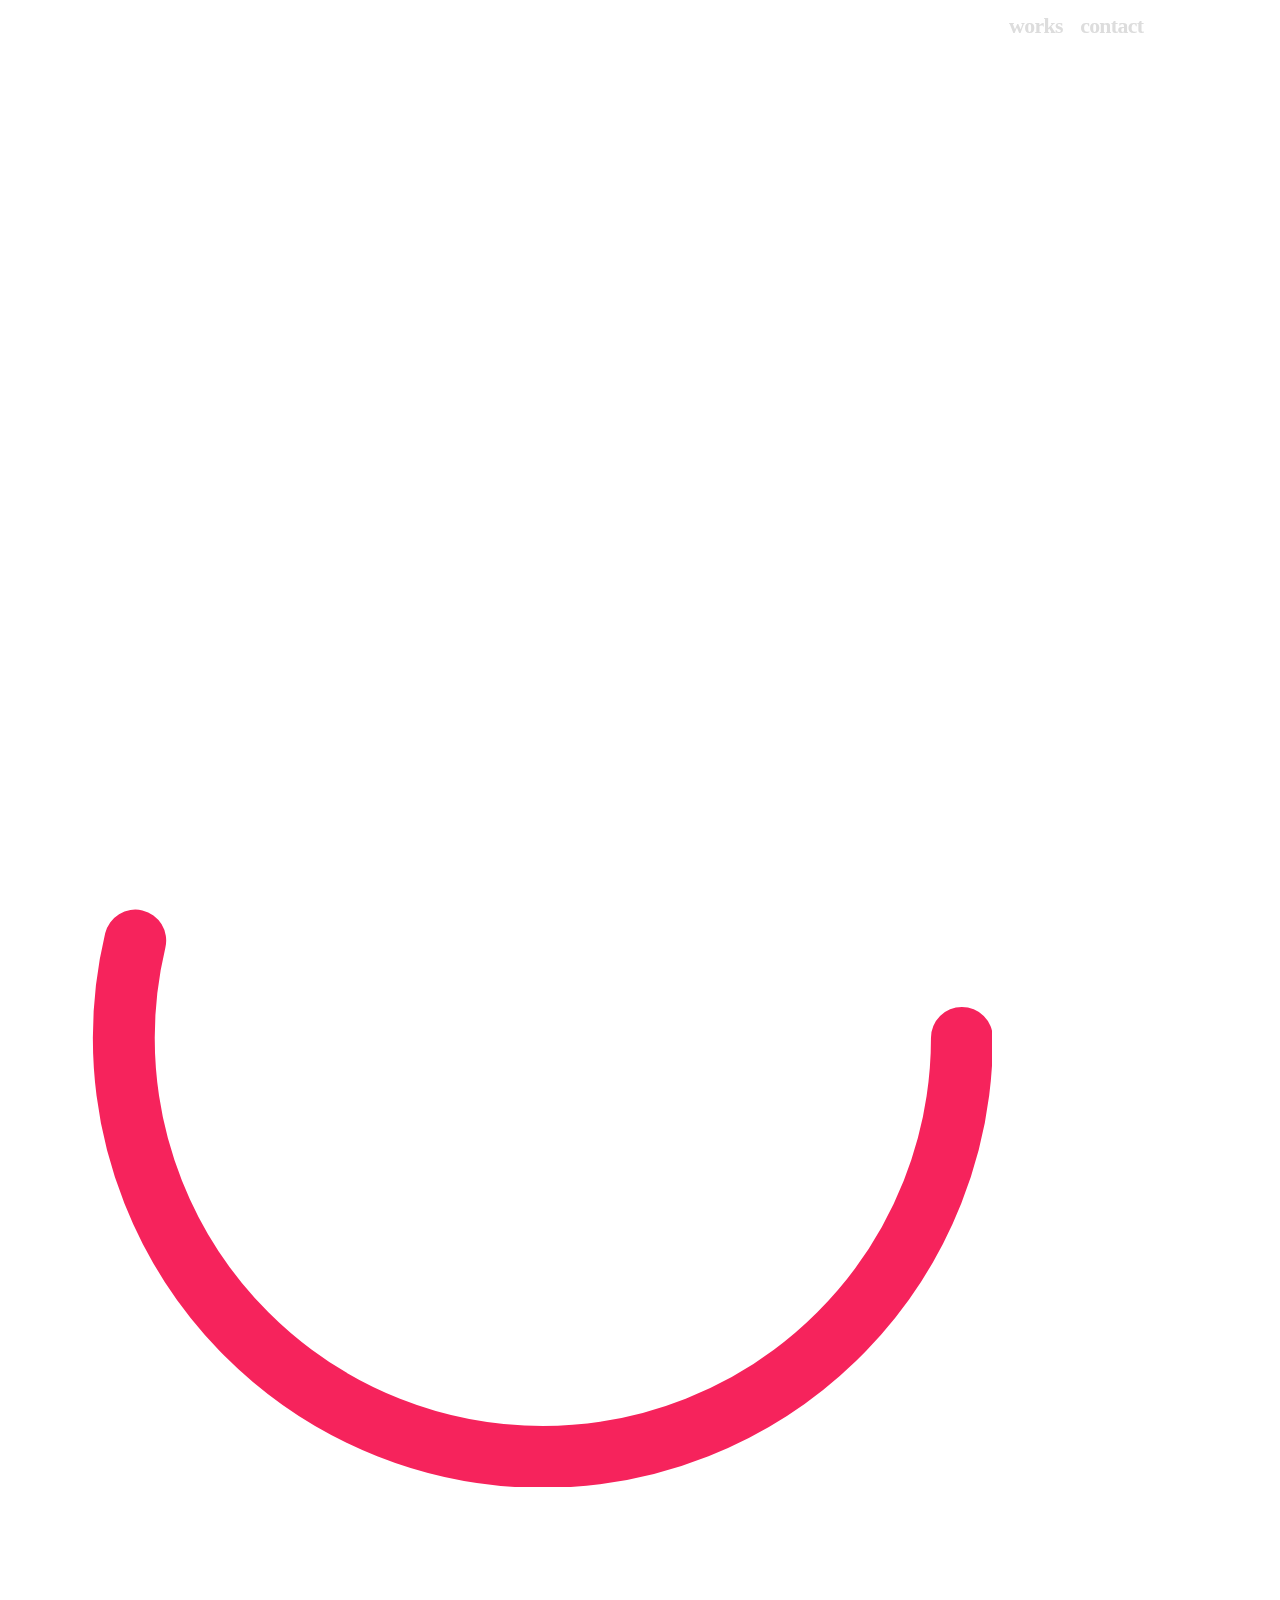
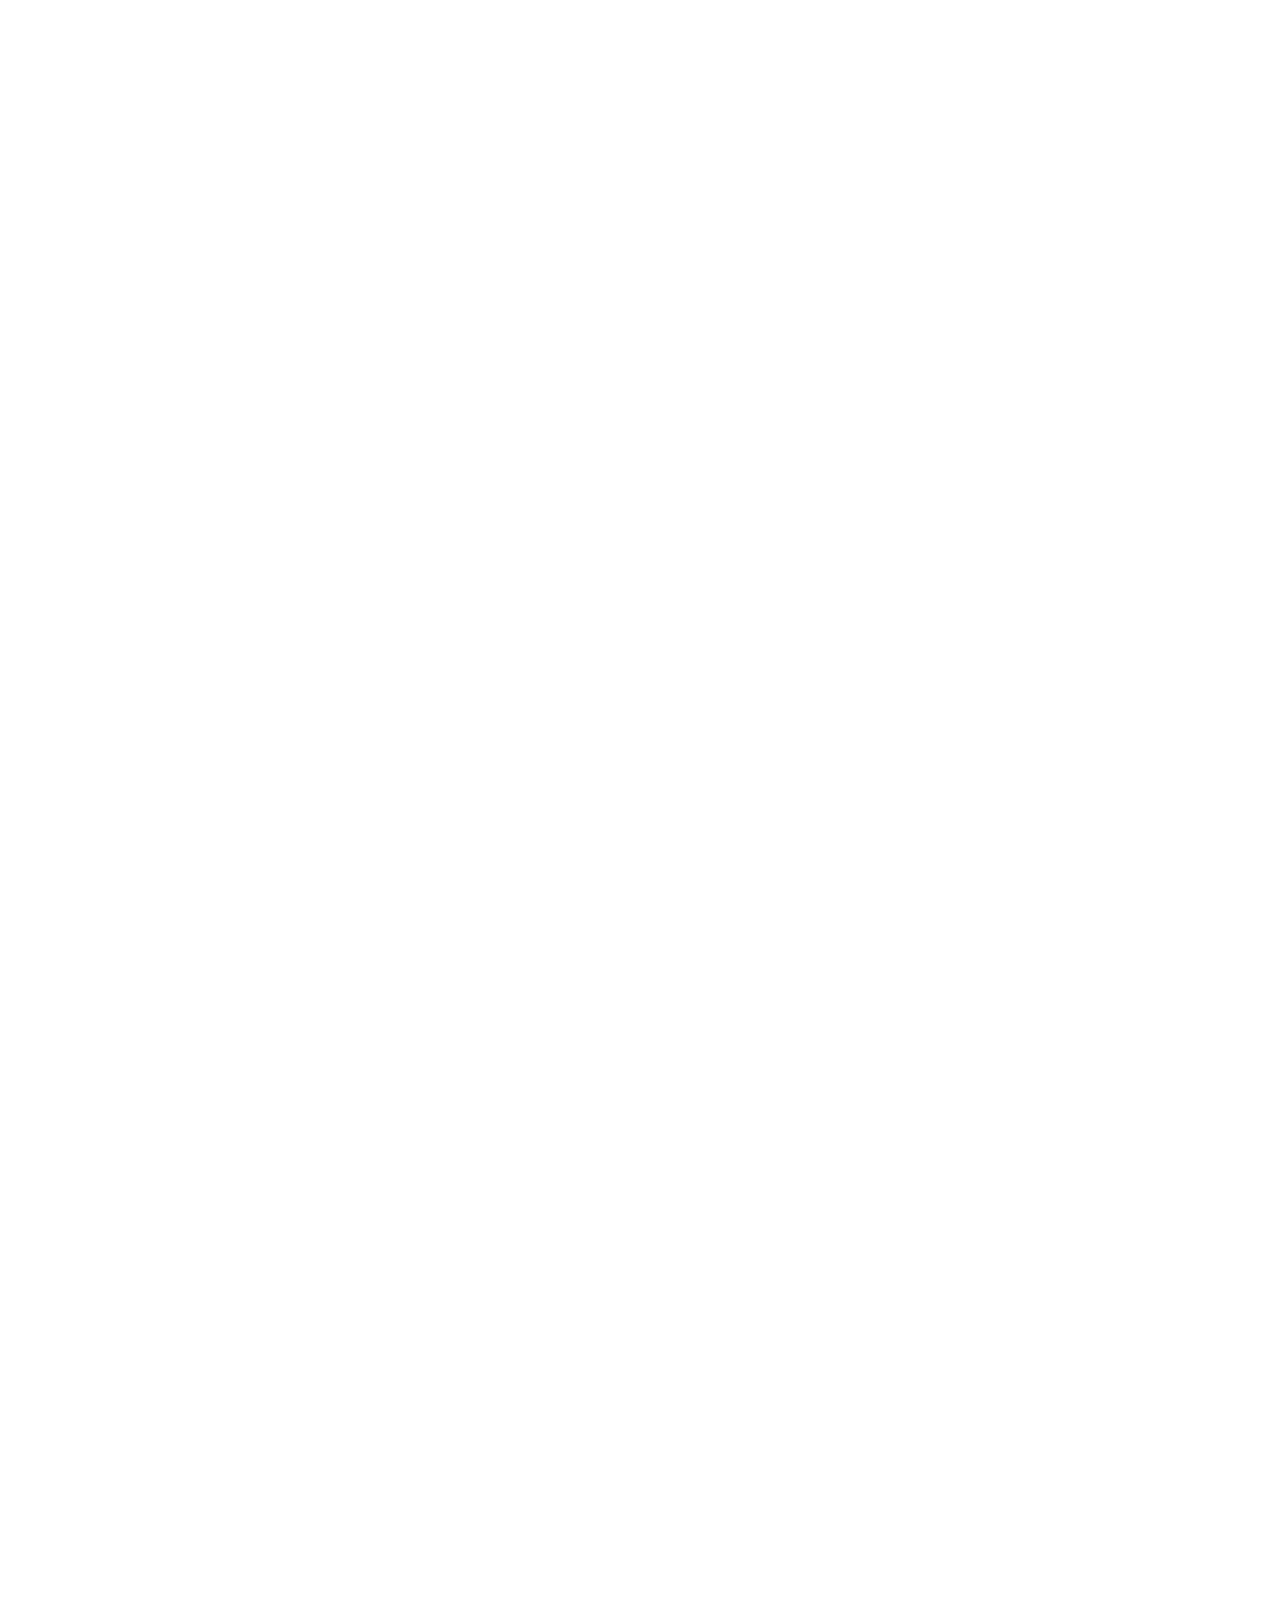
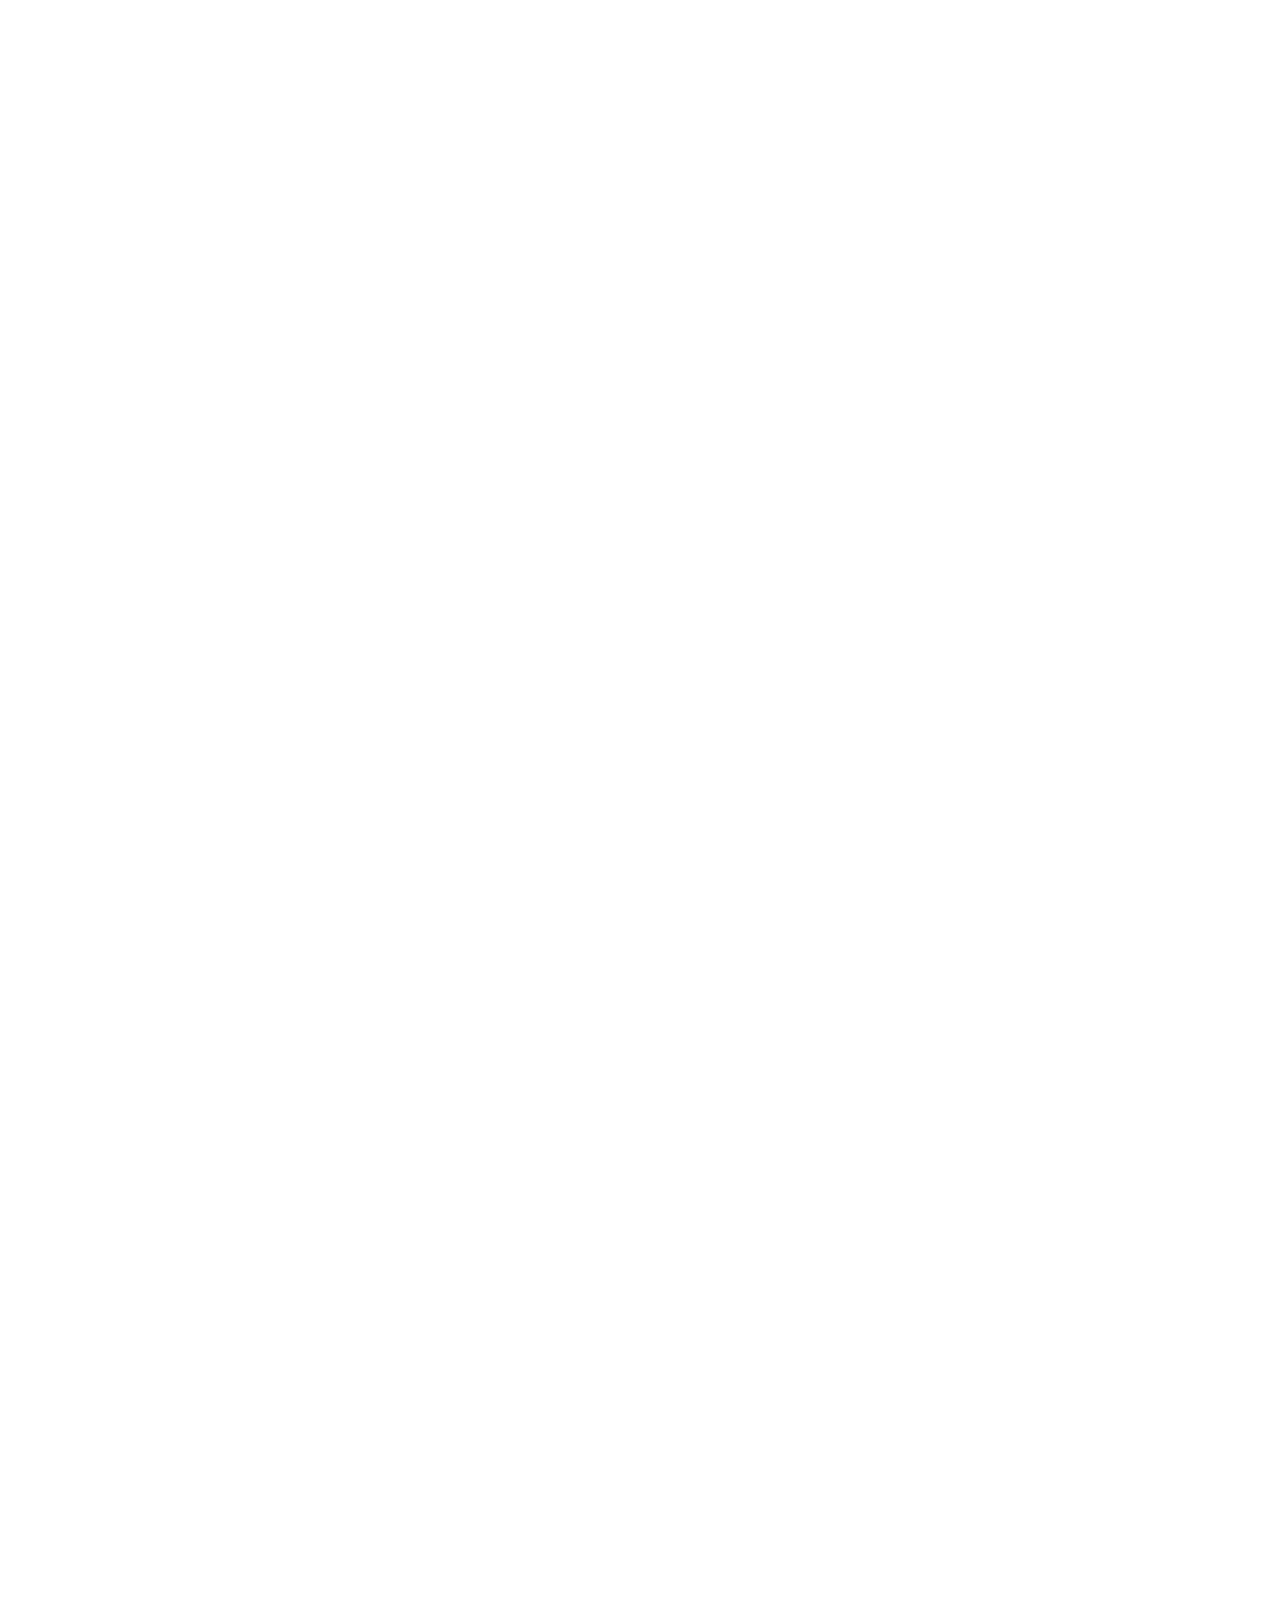
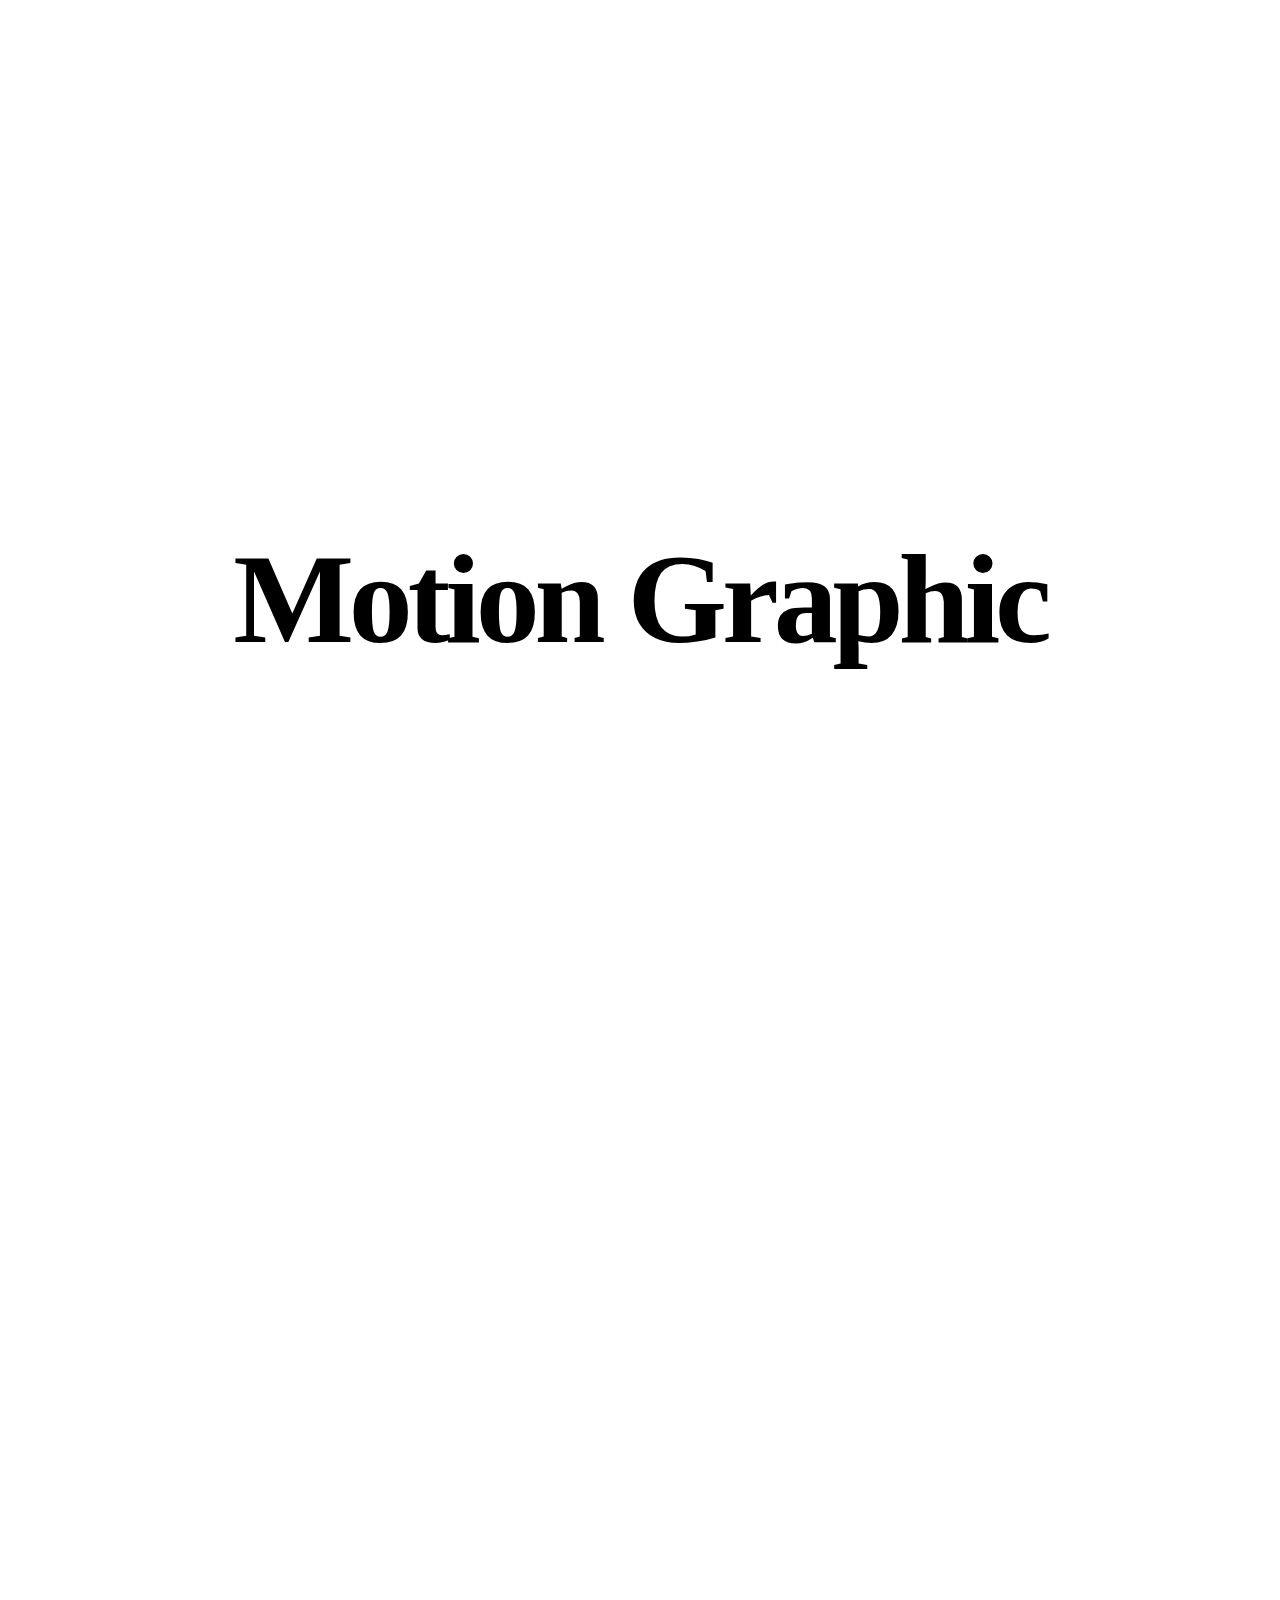
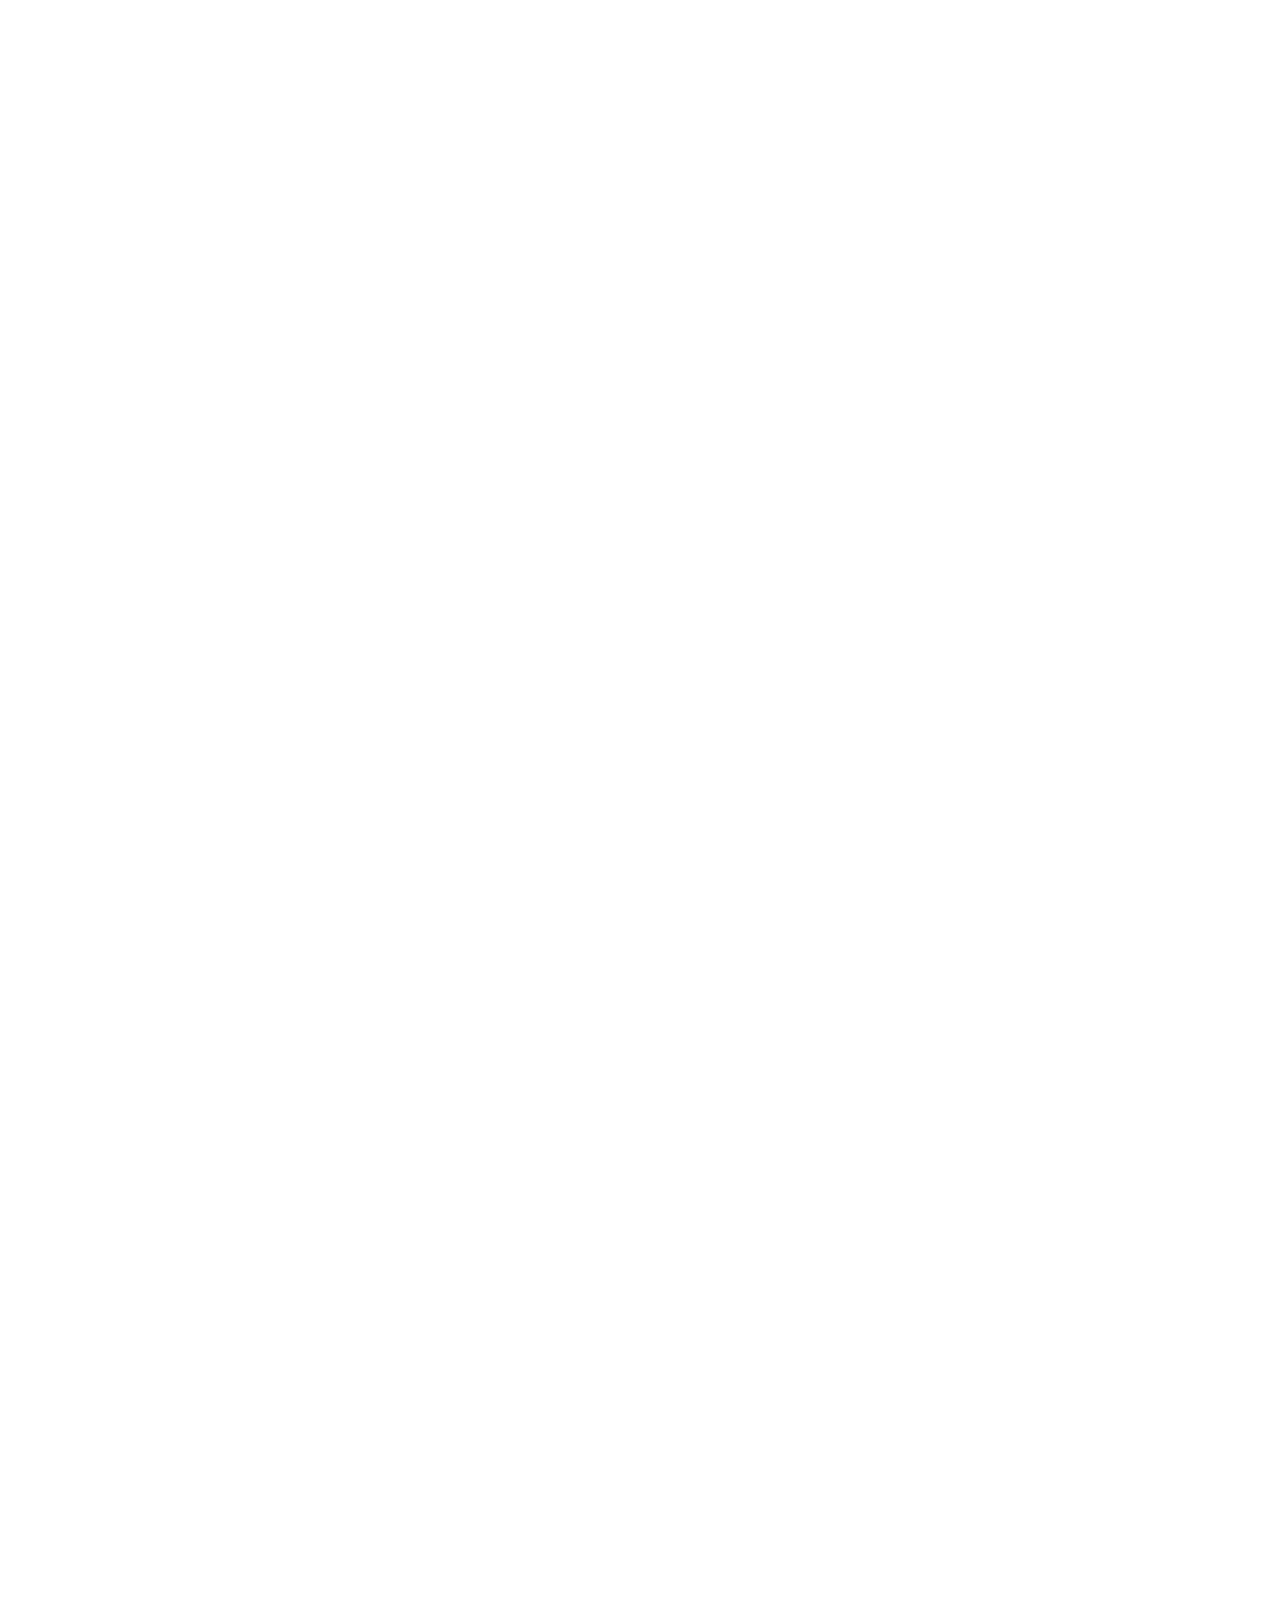
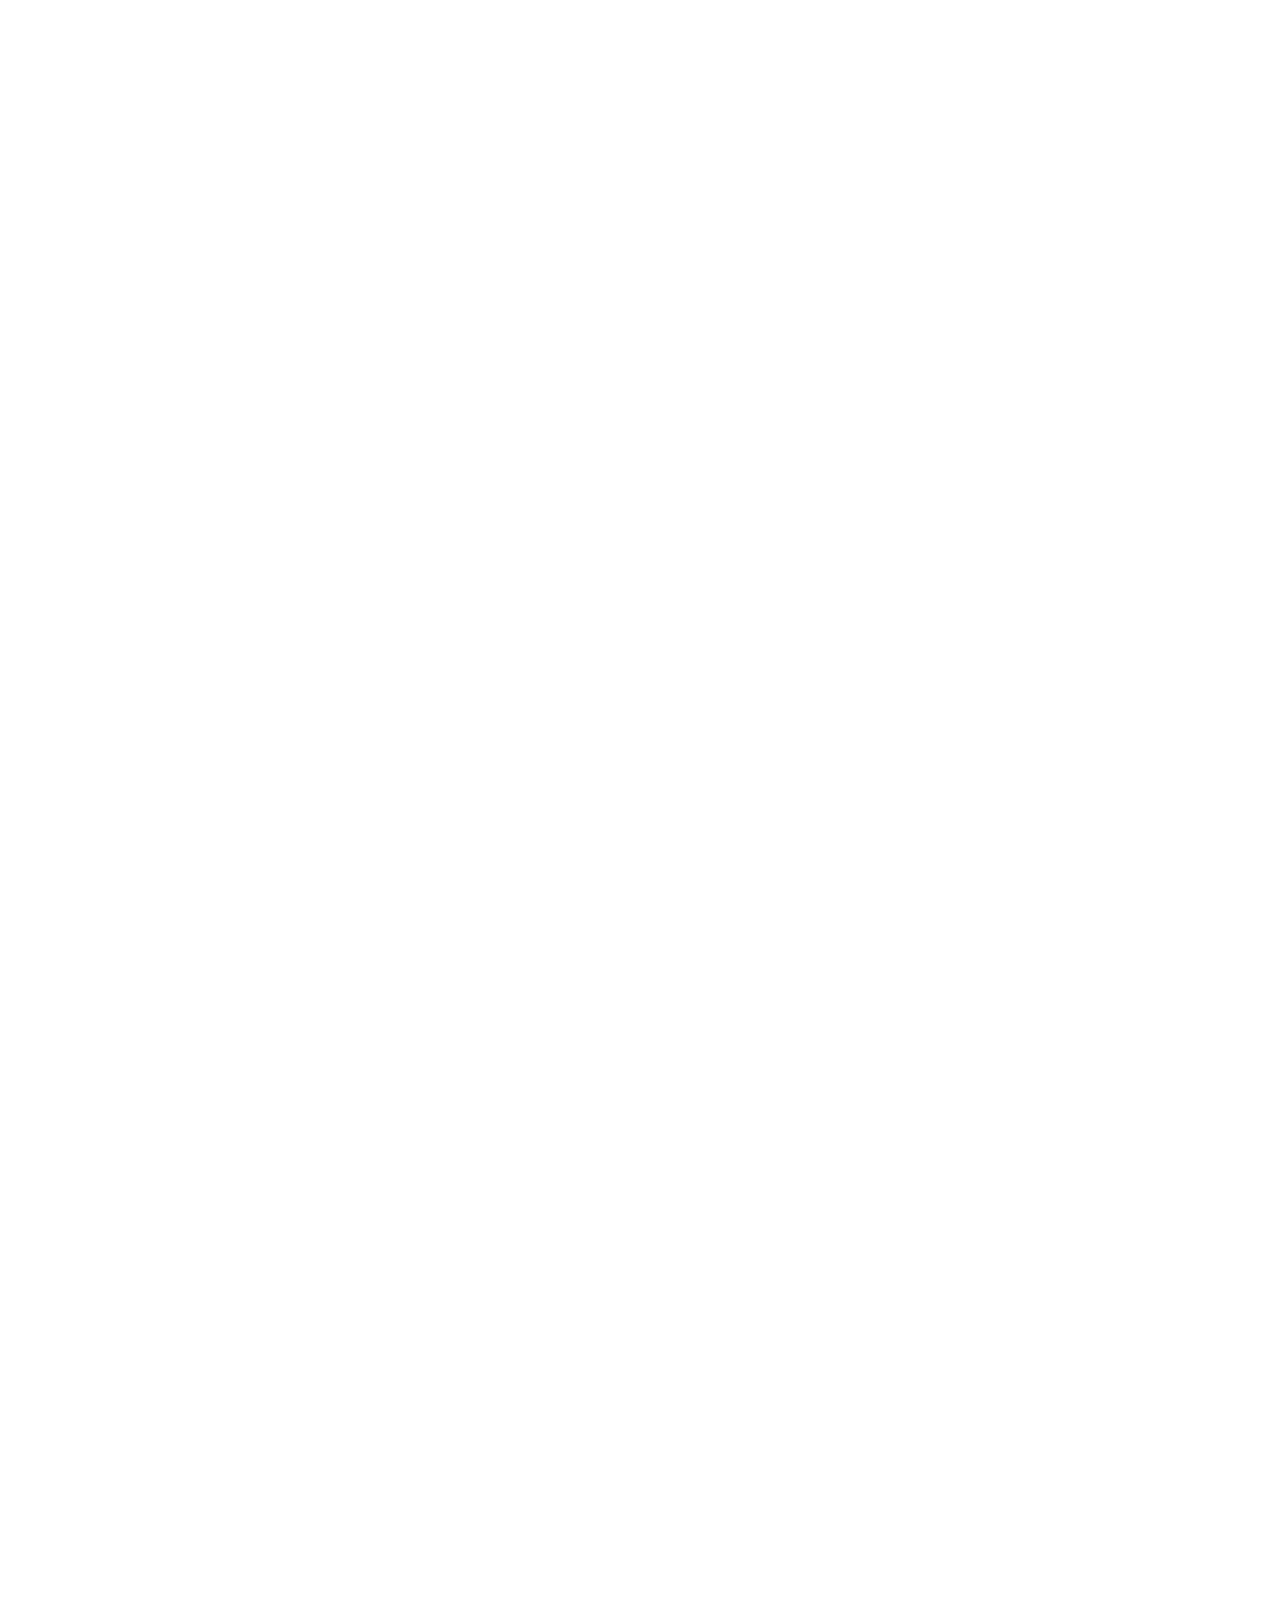
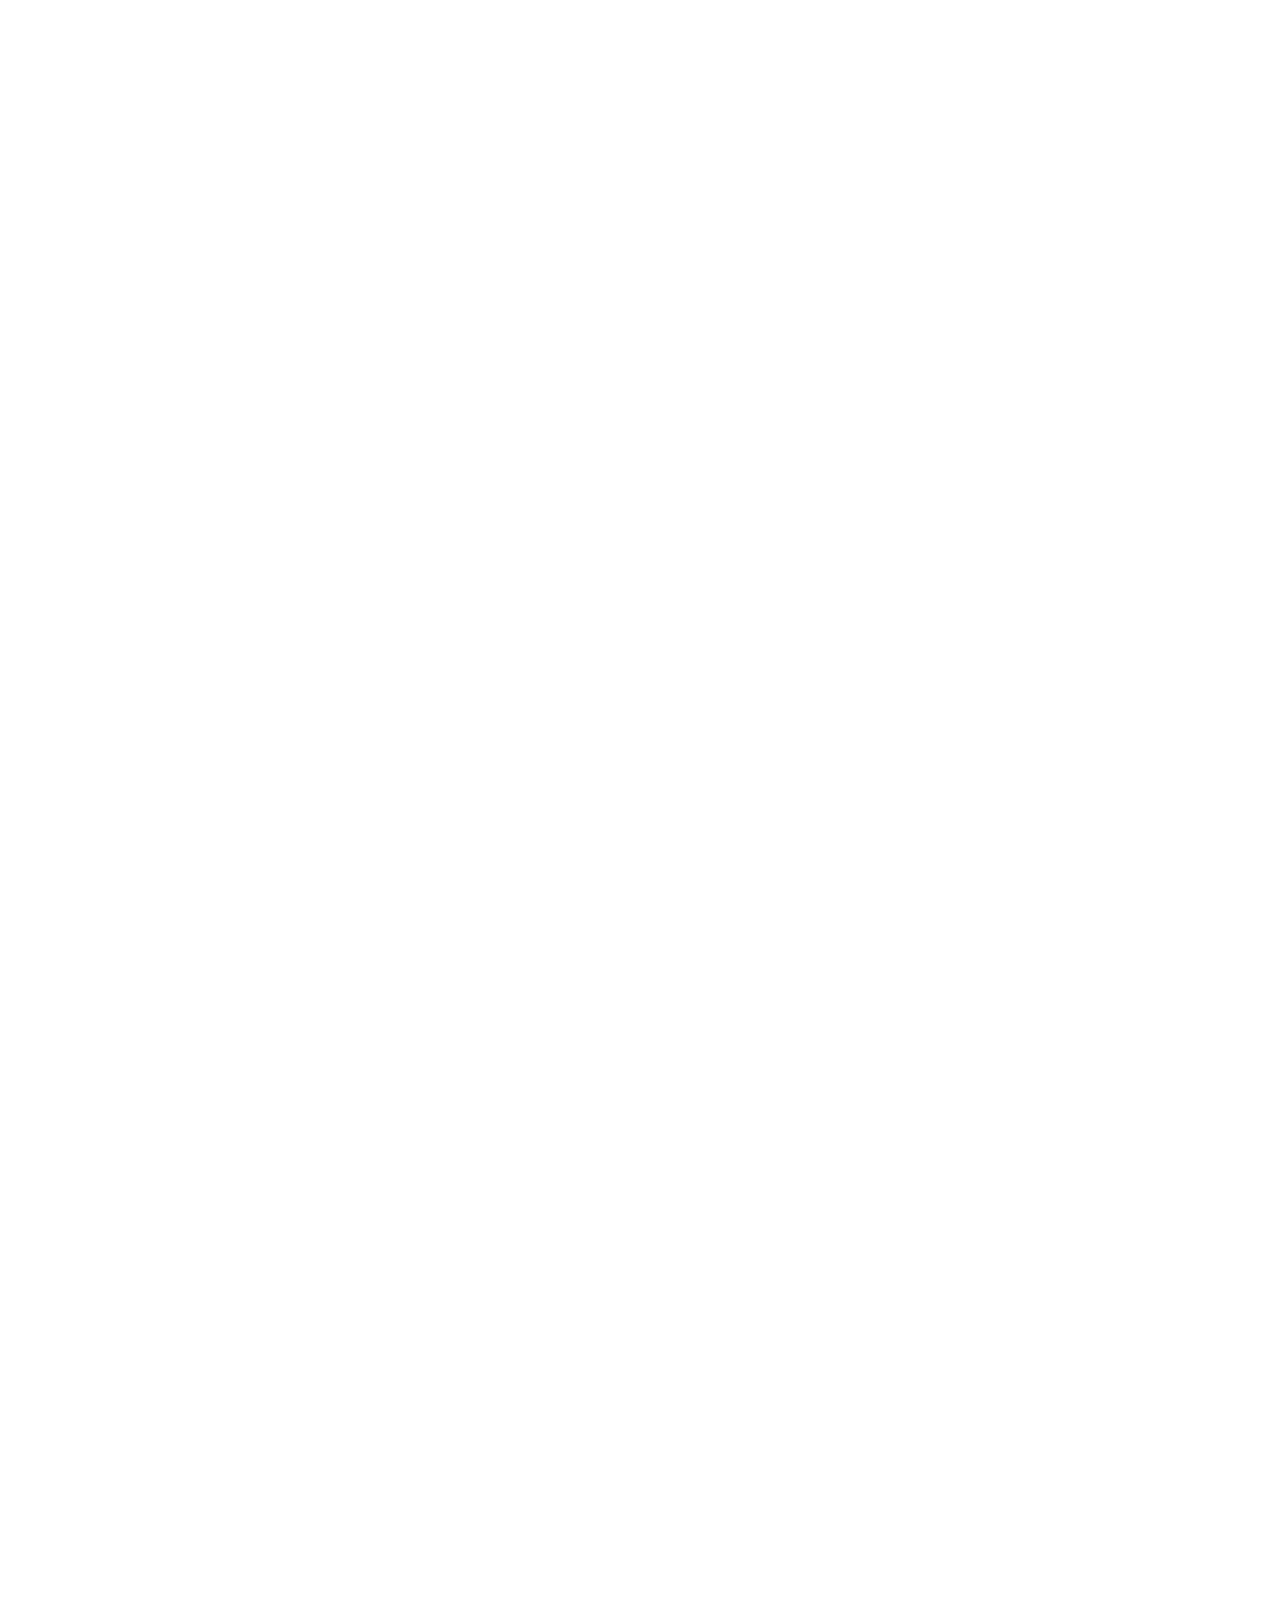
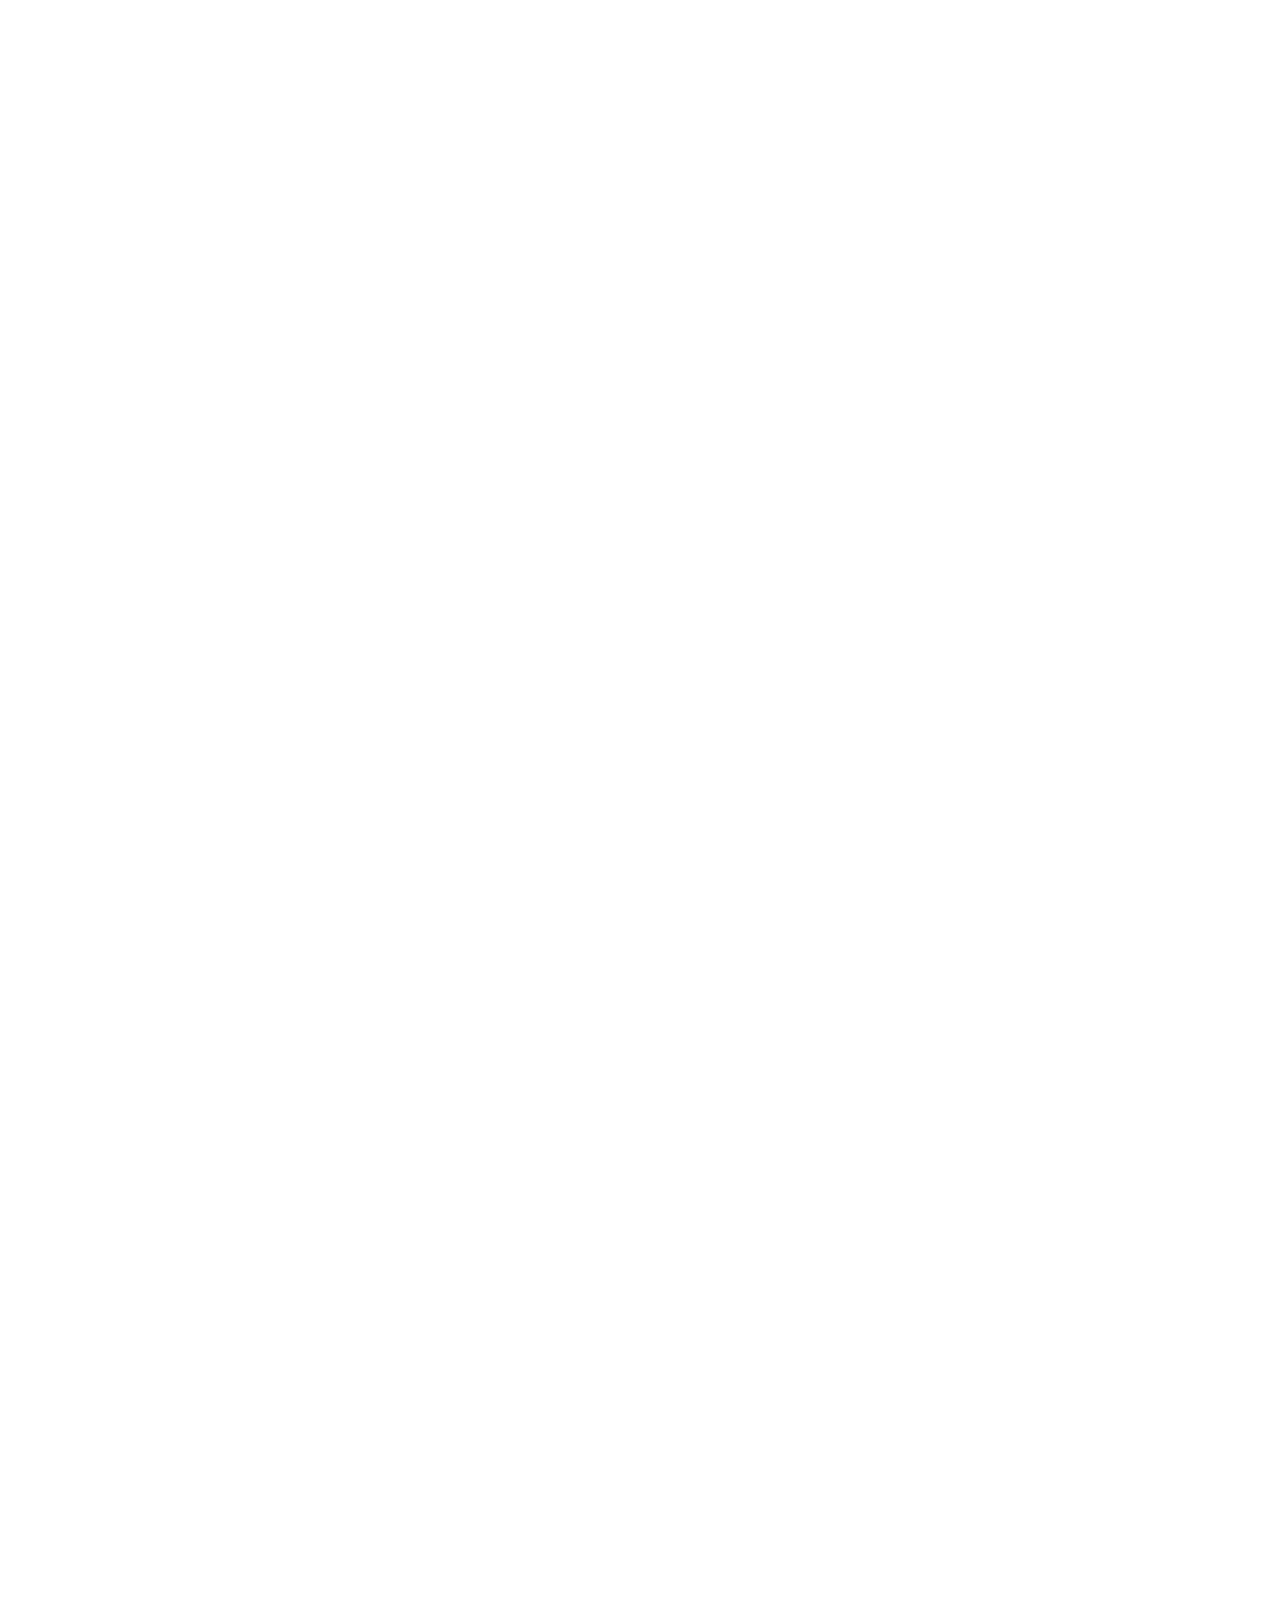
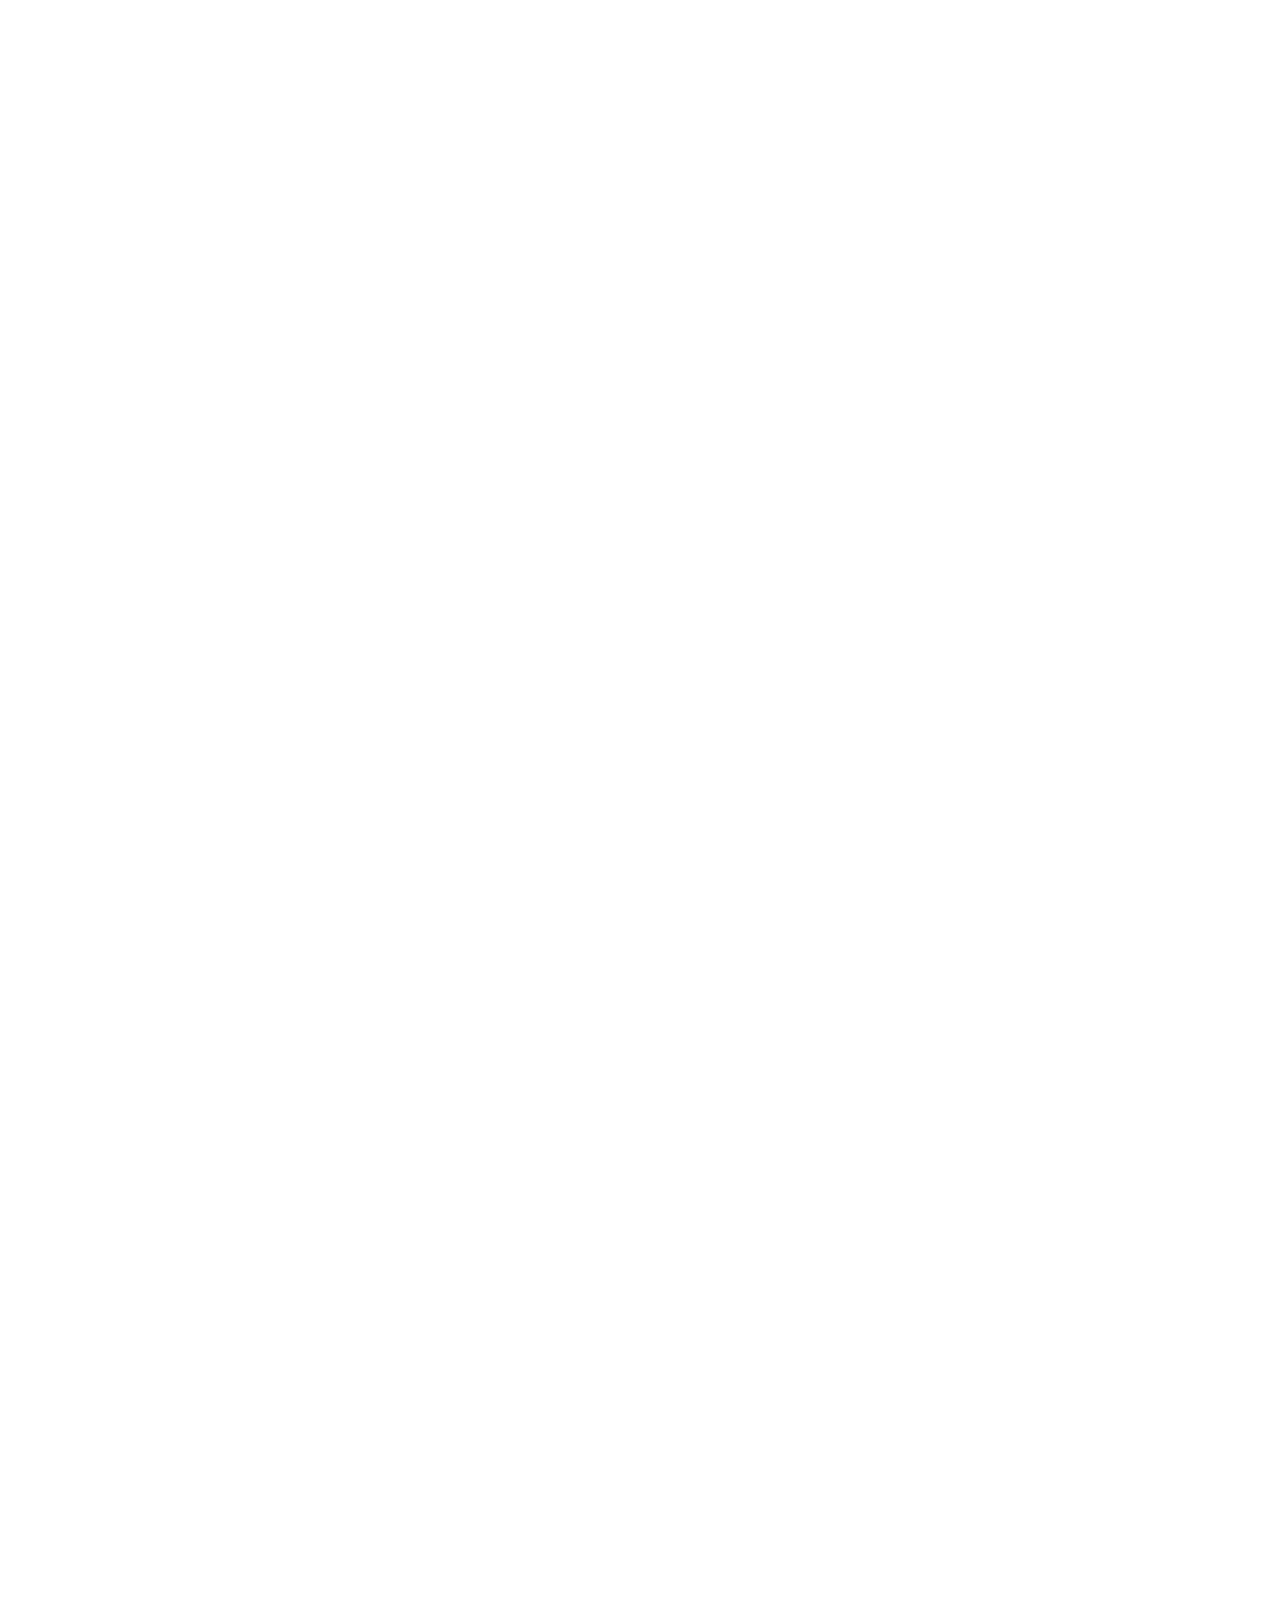
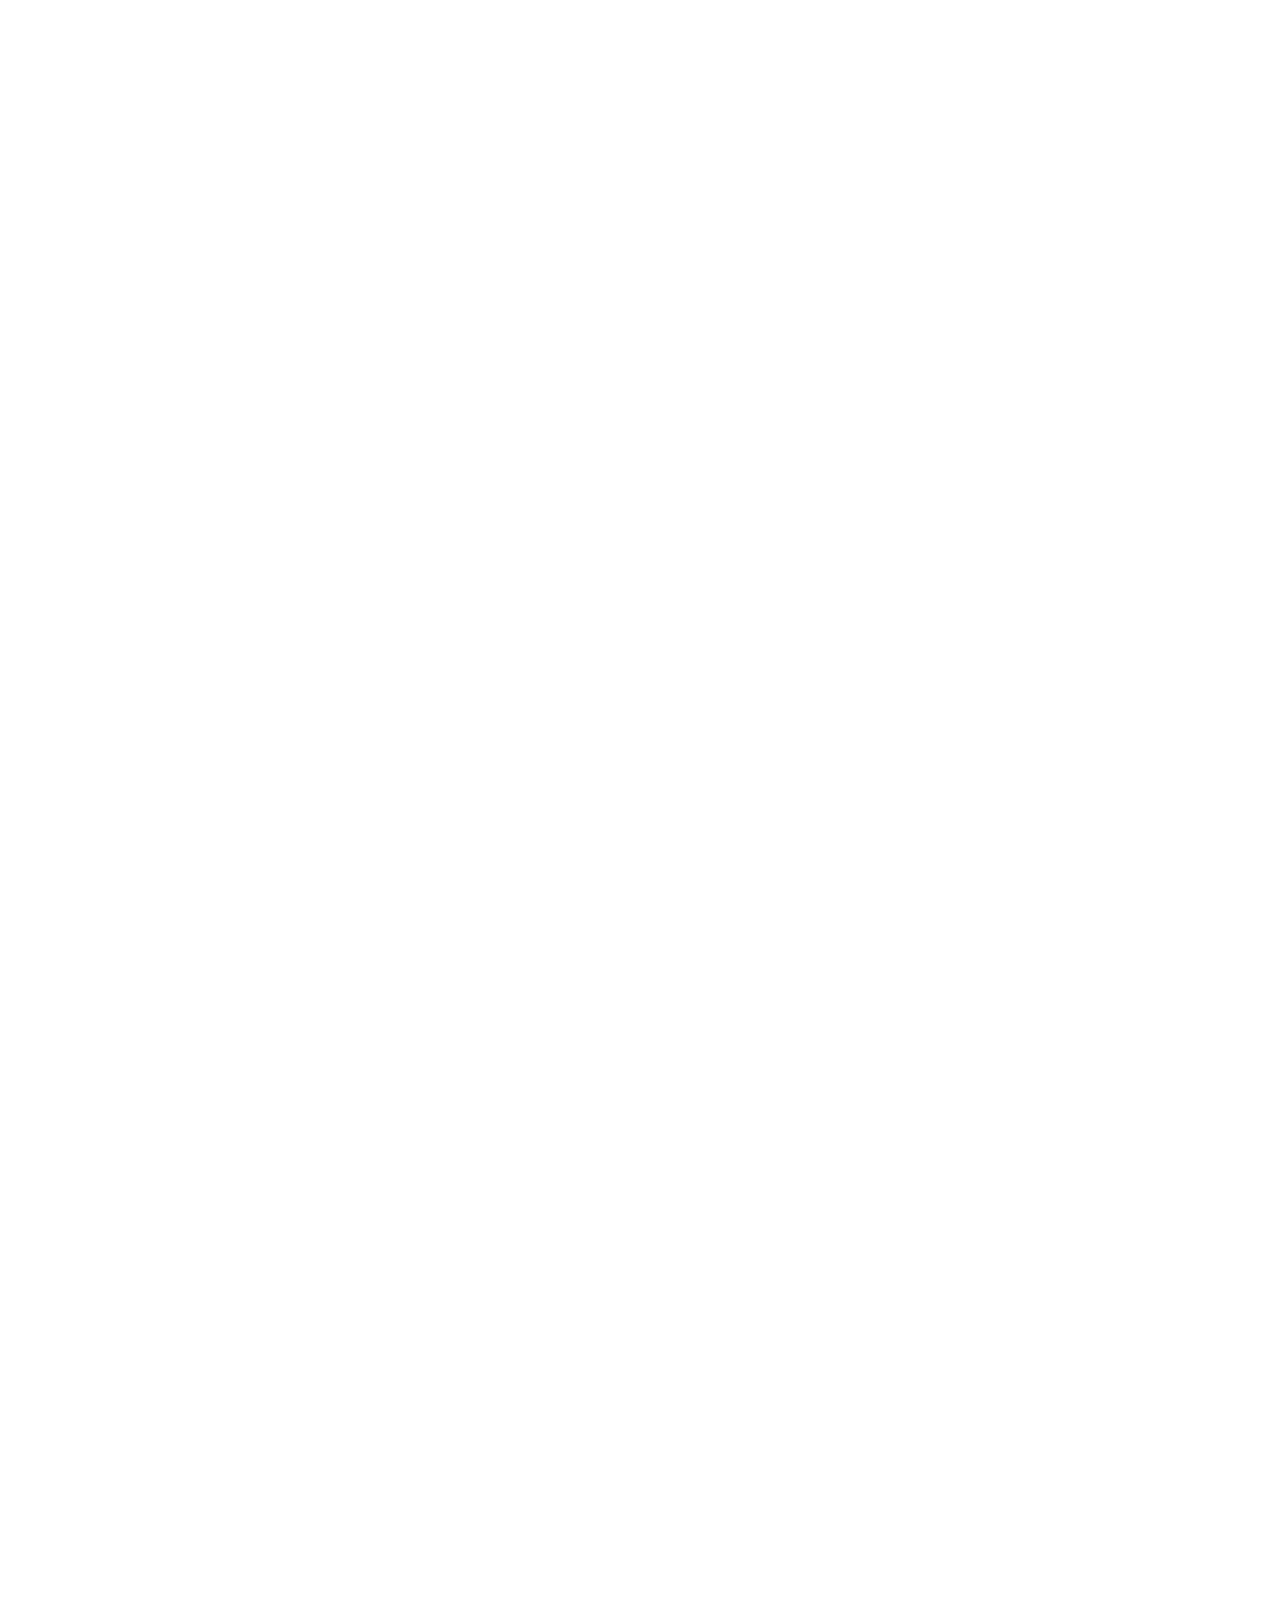
==== commit fe65b428: "portfolio#1" ====
--- a/index.html
+++ b/index.html
@@ -1,37 +1,172 @@
 <!DOCTYPE html>
 <html>
+
 <head>
 	<meta charset="UTF-8">
 	<meta name="viewport" content="width=device-width, initial-scale=1.0">
 	<meta http-equiv="X-UA-Compatible" content="ie=edge">
-	<title>Sail to the New World</title>
+	<title>Hello, Stranger</title>
 	<link rel="stylesheet" href="css/default.css">
 	<link rel="stylesheet" href="css/main.css">
 </head>
-<body id="show-scene-0">
+
+<body id="show-scene-0" class="before-load">
+	<div class="loading">
+		<svg class="loading-circle">
+			<circle cx="50%" cy="50%" r="25"></circle>
+		</svg>
+	</div>
+	<!-- main page -->
 	<div class="container">
-		<section class="scroll-section" id="scroll-section-0">
-			<div class="sticky-elem sticky-elem-canvas">
-				<canvas id="video-canvas-0" width="1980" height="1080"></canvas>
+		<nav class="navigation">
+			<div class="nav-con">
+				<div class="logo">
+					<svg xmlns="http://www.w3.org/2000/svg" viewBox="0 0 74.79 63.33">
+					  <defs>
+					    <style>
+								@keyframes logo-ani1 {
+									0%{
+										stroke-dashoffset: 120;
+									}
+									100%{
+										stroke-dashoffset: 0;
+									}
+								}
+								@keyframes logo-ani2 {
+									0%{
+										stroke-dashoffset: 60;
+									}
+									100%{
+										stroke-dashoffset: 0;
+									}
+								}
+					      .logo_svg1 {
+					        fill: none;
+					        stroke: #7623F6;
+					        stroke-linecap: round;
+					        stroke-linejoin: round;
+					        stroke-width: 17px;
+									stroke-dasharray: 120;
+									stroke-dashoffset: 120;
+									animation: logo-ani1 2s forwards;
+									animation-delay: 3s;
+					      }
+								.logo_svg2 {
+					        fill: none;
+					        stroke: #7623F6;
+					        stroke-linecap: round;
+					        stroke-linejoin: round;
+					        stroke-width: 17px;
+									stroke-dasharray: 60;
+									stroke-dashoffset: 60;
+									animation: logo-ani2 2s  forwards;
+									animation-delay: 3s;
+					      }
+					    </style>
+					  </defs>
+					  <g id="레이어_2" data-name="레이어 2">
+					    <g id="레이어_1-2" data-name="레이어 1"><polyline class="logo_svg1" points="8.5 54.83 8.5 8.5 39.07 54.83"/><line class="logo_svg2" x1="35.71" y1="8.5" x2="66.29" y2="54.83"/></g>
+					  </g>
+					</svg>
+
+				</div>
+				<div class="nav1">
+					<a href="#scroll-section-1" class="nav-works">works</a>
+				</div>
+				<div class="nav2">
+					<a href="#" class="nav-contact">contact</a>
+				</div>
 			</div>
-			<div class="sticky-elem main-message a">
-				<h1>“But man is not made for defeat," he said. <br>"A man can be destroyed but not defeated.”</h1>
+		</nav>
+		<div class="scroll-section" id="scroll-section-0">
+			<div class="sticky-elem main-message">
+				Hello, I'm Moon
 			</div>
-			<div class="sticky-elem main-message b">
-				<h1>“It's silly not to hope. <br>It's a sin he thought.”</h1>
+			<div class="sticky-elem sub-message a">
+				Who gives a smile to people
 			</div>
-			<div class="sticky-elem main-message c">
-				<div class="description">Ernest Hemingway, The Old Man and the Sea</div>
+			<div class="sticky-elem sub-message b">
+				with Interaction Design.
 			</div>
-		</section>
-		<section class="normal-content" id="scroll-section-1">
-			<div class="mid-message">
-				<p>
-					He no longer dreamed of storms, nor of women, nor of great occurrences, nor of great fish, nor fights, nor contests of strength, nor of his wife. He only dreamed of places now and of the lions on the beach. They played like young cats in the dusk and he loved them as he loved the boy. -The Old Man and the Sea
-				</p>
+			<div class="sticky-elem circle-path a">
+				<svg xmlns="http://www.w3.org/2000/svg" viewBox="0 0 1018.07 1018.07">
+					<defs>
+						<style>
+							.cls-1 {
+								fill: none;
+								stroke: #7623F6;
+								stroke-miterlimit: 50;
+								stroke-width: 70px;
+							}
+						</style>
+					</defs>
+					<g id="레이어_2" data-name="레이어 2">
+						<g id="레이어_1-2" data-name="레이어 1">
+							<circle class="cls-1" cx="510" cy="510" r="474.03" />
+						</g>
+					</g>
+				</svg>
 			</div>
-		</section>
+			<div class="sticky-elem circle-path b ">
+				<svg xmlns="http://www.w3.org/2000/svg" viewBox="0 0 1018.07 1018.07">
+					<defs>
+						<style>
+							.cls-2 {
+								fill: none;
+								stroke: #F6235C;
+								stroke-miterlimit: 50;
+								stroke-width: 70px;
+								stroke
+							}
+						</style>
+					</defs>
+					<g id="레이어_2" data-name="레이어 2">
+						<g id="레이어_1-2" data-name="레이어 1">
+							<circle class="cls-2" cx="510" cy="510" r="474.03" />
+						</g>
+					</g>
+				</svg>
+			</div>
+		</div>
+		<div class="scroll-section" id="scroll-section-1">
+			<div class="works-title">Motion Graphic</div>
+			<div class="description_net">Netflix Web Redesign</div>
+			<div class="title-message">
+				<div class="sticky-elem title a">Motion Graphic Motion Graphic Motion Graphic</div>
+			</div>
+			<canvas id="video-canvas" width="1920" height="1080"></canvas>
+			<div class="title-message">
+				<div class="sticky-elem title b">Design Design Design Design Design Design</div>
+			</div>
+			<div class="background-bk"></div>
+		</div>
+		<div class="scroll-section" id="scroll-section-2">
+			<div class="title-message ">
+				<div class="sticky-elem title a">Interaction</div>
+				<div class="sticky-elem title b">Design</div>
+			</div>
+			<div class="img-Interaction">
+				<div class="imgA"></div>
+				<div class="imgB"></div>
+				<div class="imgC"></div>
+			</div>
+		</div>
+		<div class="scroll-section" id="scroll-section-3">
+			<div class="title-message">
+				<div class="sticky-elem title a">UI</div>
+				<div class="sticky-elem title b">Design</div>
+			</div>
+			<div class="img-Ui">
+				<div class="imgA"></div>
+				<div class="imgB"></div>
+				<div class="imgC"></div>
+			</div>
+		</div>
 	</div>
-	<script src="js/main.js"></script>
+
+
+	<script src="js/main.js">
+	</script>
 </body>
+
 </html>
--- a/css/main.css
+++ b/css/main.css
@@ -1,108 +1,325 @@
-*{
+* {
   padding: 0;
   margin: 0;
 }
 
-html{
-  font-family: 'Hatton',serif;
-  font-size: 14px;
-}
-
-body{
-  width: 100%;
-  height: 500vh;
+html {
+  font-family: 'Hatton', 'Object Sans'serif;
+  font-size: 1vw;
+}
+
+body {
+  width: 100vw;
+  height: 300vh;
   /* overflow: hidden; */
   letter-spacing: -0.05em;
-  background: black;
-
-}
-p{
-  color: white;
-  letter-spacing: 1.3;
-}
-
-a{
-  color: white;
+  background: white;
+}
+
+a {
+  color: #ddd;
   text-decoration: none;
-}
-.container{
-
-}
-#scroll-section-0{
+  cursor: pointer;
+}
+
+.container {
   position: relative;
-  display: flex;
-  justify-content: center;
-  align-items: center;
-  height: 250vh;
-}
-
-#scroll-section-0 h1{
-  color: white;
-  font-size: 2.7rem;
+  width: 100%;
+}
+
+.navigation {
+  position: fixed;
+  top: 0;
+  right: 0;
+  width: 100vw;
+  font-size: 1.7rem;
+  display: flex;
+  align-items: center;
+  justify-content: center;
+  font-family: 'Object Sans', serif;
+  font-weight: bold;
+  background: transparent;
+  backdrop-filter: saturate(90%) blur(20px);
+  z-index: 100;
+}
+
+.navigation .nav-con{
+  width: 80vw;
+  height: 2.4em;
+  display: flex;
+  align-items: center;
+  justify-content: space-between;
+}
+.navigation .logo{
+  margin: 0.4em auto 0.4em 0.4em;
+  width: 1.4em;
+  height: 1.4em;
+  /* background: url('logoM.svg');
+  background-position: center;
+
+  background-size: contain;
+  background-repeat: no-repeat; */
+}
+
+.navigation .nav1 {
+  margin: 0.4em;
+}
+
+.navigation .nav2 {
+  margin: 0.4em;
+}
+
+#scroll-section-0 {
+  width: 100%;
+  height: 200vh;
+}
+
+.sticky-elem {
+  display: none;
+  position: fixed;
+  left: 10vh;
+  top: 45vh;
+  width: 100%;
+}
+
+#scroll-section-0 .main-message {
+  font-family: "PP Woodland", serif;
   font-weight: 900;
-  text-align: center;
-}
-
-.sticky-elem{
-  display: none;
-  position: fixed;
-  left: 0;
-  top:45vh;
+  text-align: left;
+  font-size: 4rem;
+  color: black;
+}
+
+#scroll-section-0 .sub-message {
+  display: none;
+  display: inline-block;
+  font-family: "PP Woodland", serif;
+  font-weight: 900;
+  text-align: left;
+  font-size: 3.4rem;
+  color: black;
+}
+
+#scroll-section-0 .a {
+  left: 10vh;
+  top: 40vh;
+}
+
+#scroll-section-0 .b {
+  left: 10.2vh;
+  top: calc(40vh + 3.7rem);
+}
+
+.circle-path.a {
+  right: 0;
+  top: 50vh;
+  width: 150vh;
+  height: 150vh;
+  transform: translate(80%, -50%);
+  z-index: -10;
+}
+
+.circle-path.a circle {
+  stroke-linecap: round;
+  stroke-linejoin: round;
+  stroke-dasharray: 2850, 2850;
+  stroke-dashoffset: 2850;
+}
+
+.circle-path.b {
+  left: 0;
+  top: 50vh;
+  width: 100vh;
+  height: 100vh;
+  transform: translate(0, 20%);
+  z-index: -10;
+}
+
+.circle-path.b circle {
+  stroke-linecap: round;
+  stroke-linejoin: round;
+  stroke-dasharray: 1600, 1600;
+  stroke-dashoffset: 3200;
+}
+
+#scroll-section-1 {
+  height: 150vw;
+  position: relative;
+  display: flex;
+  justify-content: center;
+  align-items: center;
+}
+
+#scroll-section-1 .title-message {
+  position: absolute;
   width: 100%;
-}
-
-
-
-.sticky-elem-canvas{
-  top: 0;
   height: 100%;
-}
-
-.sticky-elem-canvas canvas{
+  left: 0;
+  top: 0;
+  z-index: 10;
+
+}
+#scroll-section-1 .works-title{
   position: absolute;
+  top: 0;
+  left: 50%;
+  transform: translate(-50%, -50%);
+  font-family: "PP Woodland", serif;
+  font-weight: 900;
+  font-size: 10em;
+  color: black;
+  letter-spacing: -0.04em;
+  white-space:nowrap
+}
+
+.works-title.sticky-works{
+  position: sticky;
   top: 50%;
   left: 50%;
-}
-
-.main-message h1{
+  transform: translate(-50%,-50%);
+}
+
+.title-message .title {
+  font-family: "Object Sans", sans-serif;
+  font-weight: 900;
+  color: transparent;
+  -webkit-text-stroke-width: 2px;
+  -webkit-text-stroke-color: white;
+  letter-spacing: -0.04em;
+  white-space:nowrap
+}
+
+.title-message .title.a{
+  font-size: 13rem;
+  left:0;
+  top: 8vh;
+  text-align: left;
+}
+
+.title-message .title.b{
+  font-size: 14rem;
+  top: auto;
+  left: auto;
+  right: 120vw;
+  bottom: -3vh;
+  text-align: right;
+}
+.description_net{
+  opacity: 1;
+  position: absolute;
+  left: 15%;
+  top: 50%;
+  font-size: 2.3em;
   font-weight: bold;
-  text-align: center;
-  font-size: 2.7rem;
-}
-.main-message .description{
+  font-family: "Object Sans", sans-serif;
   color: white;
-  font-weight: bold;
-  text-align: center;
-  font-size: 1.4rem;
-}
-.main-message{
-  display: flex;
-  justify-content: center;
-  align-items: center;
-  opacity: 0;
-}
-
-#scroll-section-1{
-  margin-top: 20vh;
-  padding-bottom: 20vh;
+  transform: translate(-50%,-50%);
+}
+
+#scroll-section-1 #video-canvas {
+  display: none;
+  position: fixed;
+  top: 0;
+  left: 0;
+
+}
+
+#scroll-section-1 .background-bk{
+  display: none;
+  position: fixed;
+  top: 0;
+  left: 0;
+  width: 100vw;
+  height: 100vh;
+  background: black;
+  z-index: -15;
+}
+
+#scroll-section-2 {
+  height: 150vw;
   position: relative;
   display: flex;
   justify-content: center;
   align-items: center;
-}
-
-.mid-message p{
-  max-width: 900px;
-  margin: 10vw;
-  font-size: 1.5rem;
-  font-weight: 600;
-  line-height: 2.6rem;
-  text-align: justify;
-
+  color: white;
+}
+
+#scroll-section-3 {
+  height: 150vw;
+  position: relative;
+  display: flex;
+  justify-content: center;
+  align-items: center;
 }
 
 #show-scene-0 #scroll-section-0 .sticky-elem,
-#show-scene-1 #scroll-section-1 .sticky-elem{
+#show-scene-1 #scroll-section-1 .sticky-elem,
+#show-scene-1 #scroll-section-1 #video-canvas,
+#show-scene-1 #scroll-section-1 .background-bk,
+#show-scene-2 #scroll-section-2 .sticky-elem,
+#show-scene-3 #scroll-section-3 .sticky-elem {
   display: block;
   will-change: transform, opacity;
 }
+
+@keyframes loading-spin {
+  100% {
+    transform: rotate(360deg);
+  }
+}
+
+@keyframes loading-circle-ani {
+  0% {
+    stroke-dashoffset: 157;
+  }
+
+  75% {
+    stroke-dashoffset: -147;
+  }
+
+  100% {
+    stroke-dashoffset: -157;
+  }
+}
+
+.loading {
+  display: flex;
+  align-items: center;
+  justify-content: center;
+  position: fixed;
+  top: 0;
+  right: 0;
+  bottom: 0;
+  left: 0;
+  z-index: 100;
+  background: black;
+  opacity: 0;
+  transition: 0.5s;
+}
+
+.loading-circle {
+  width: 54px;
+  height: 54px;
+  animation: loading-spin 3s infinite;
+}
+
+.loading-circle circle {
+  stroke: white;
+  stroke-width: 4;
+  /* getTotalLength()로 stroke의 길이를 얻어올 수 있음 */
+  stroke-dasharray: 157, 157;
+  stroke-dashoffset: 0;
+  fill: transparent;
+  animation: loading-circle-ani 1s infinite;
+}
+
+.before-load .container {
+  display: none;
+}
+
+.before-load .loading {
+  opacity: 1;
+  font-family: 'Object Sans'serif;
+  font-weight: bold;
+  font-size: 2rem;
+}
